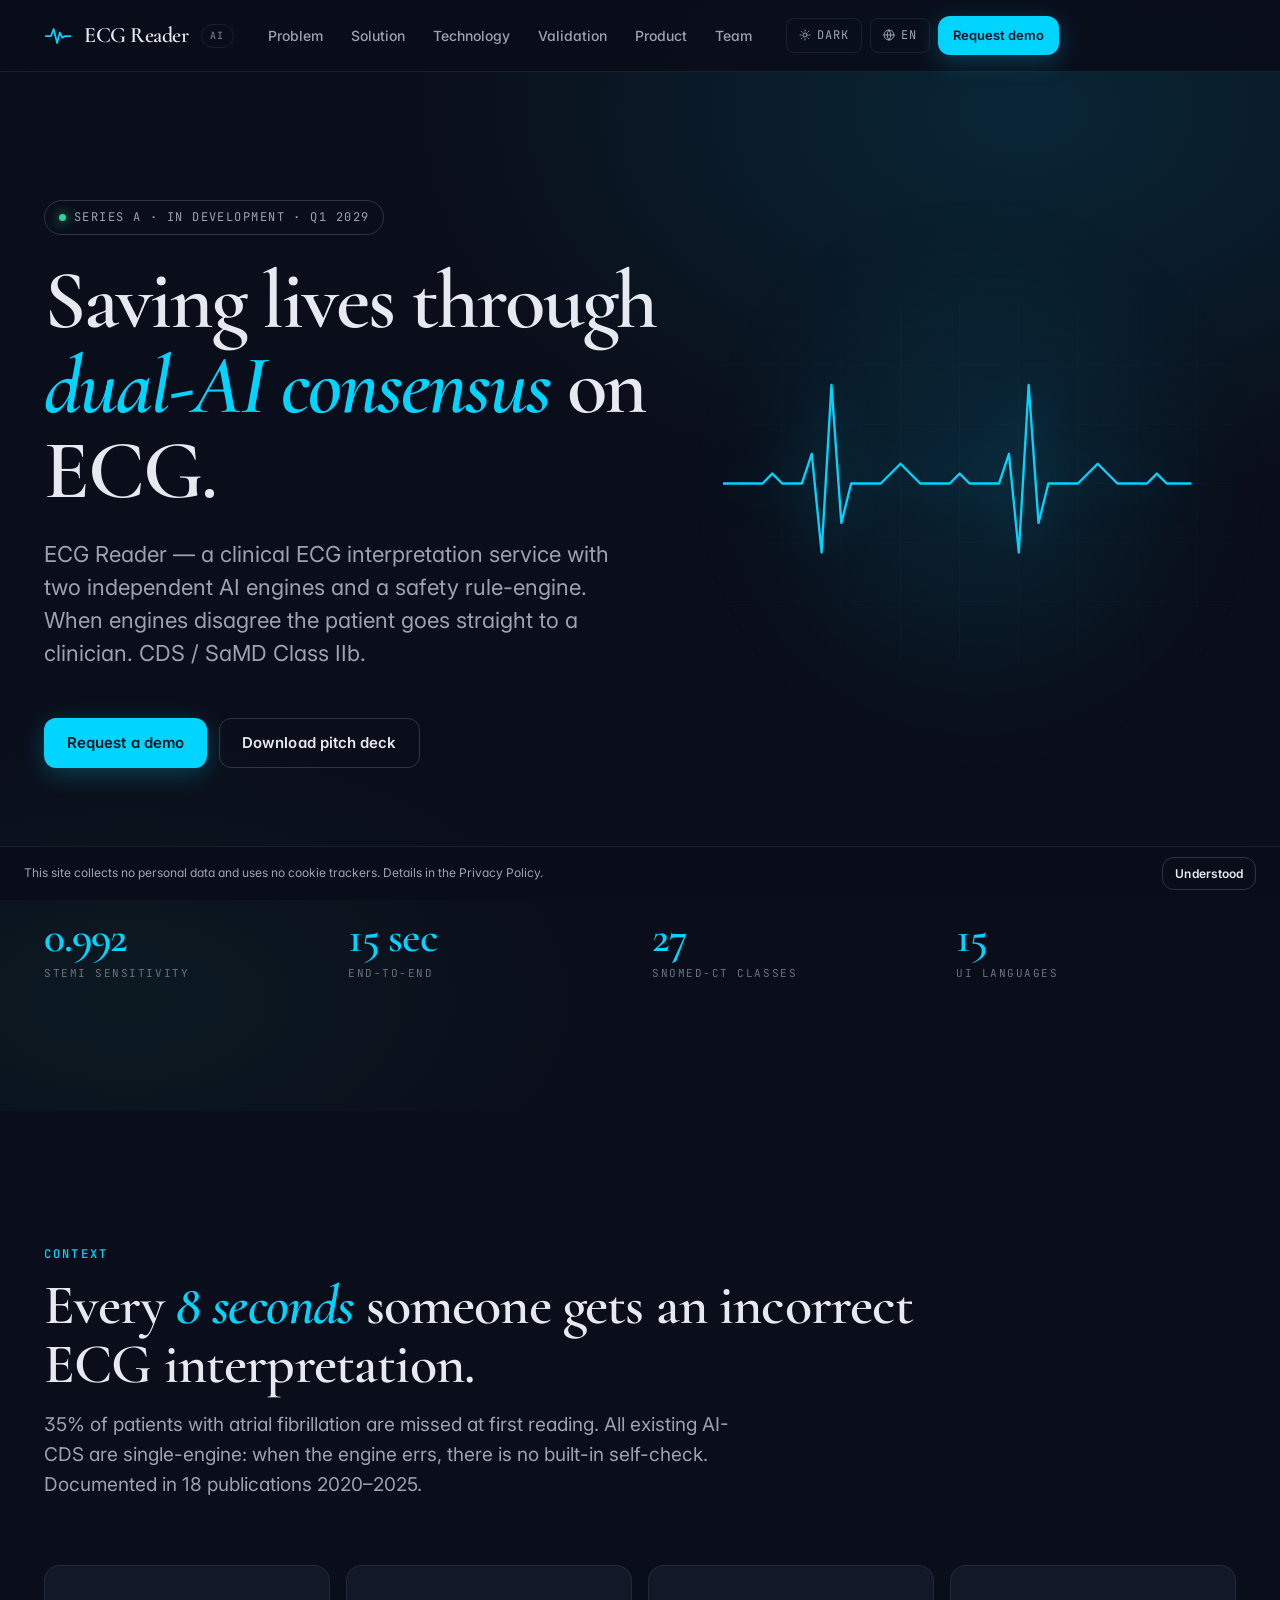
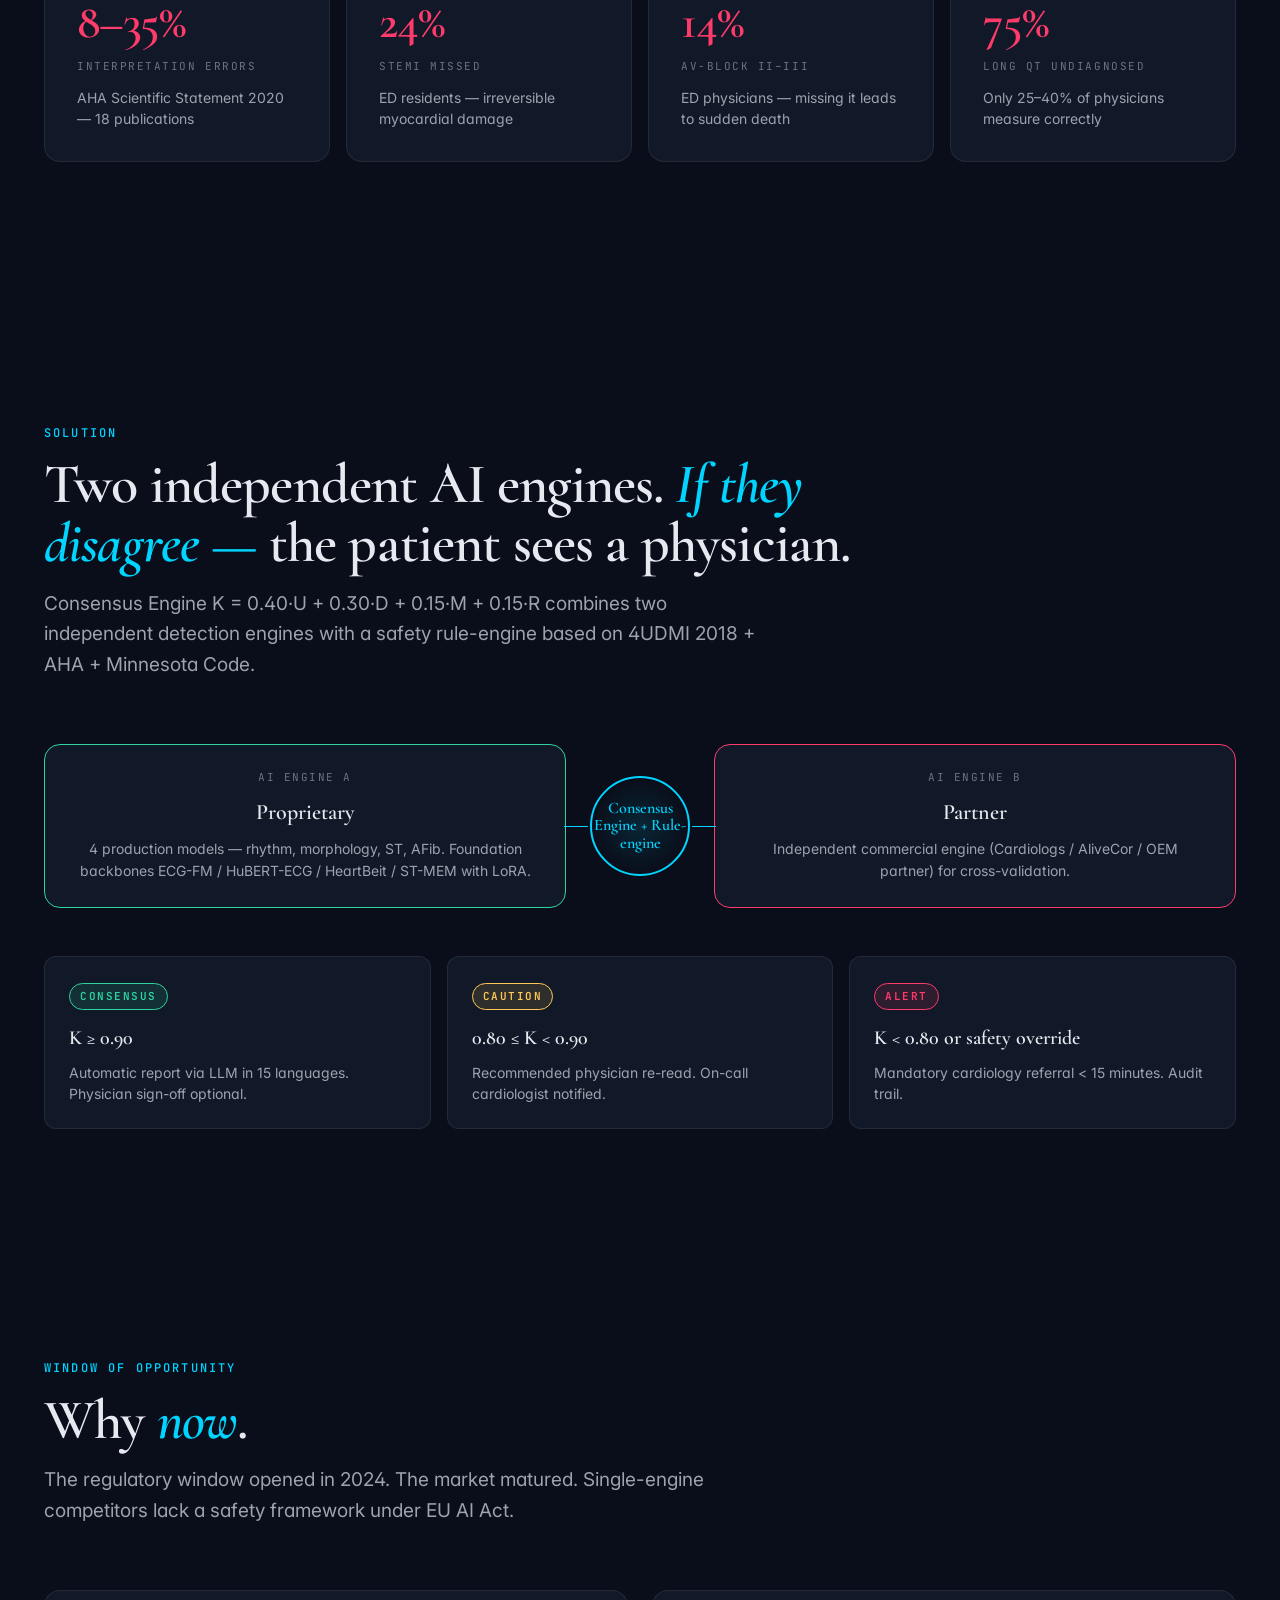
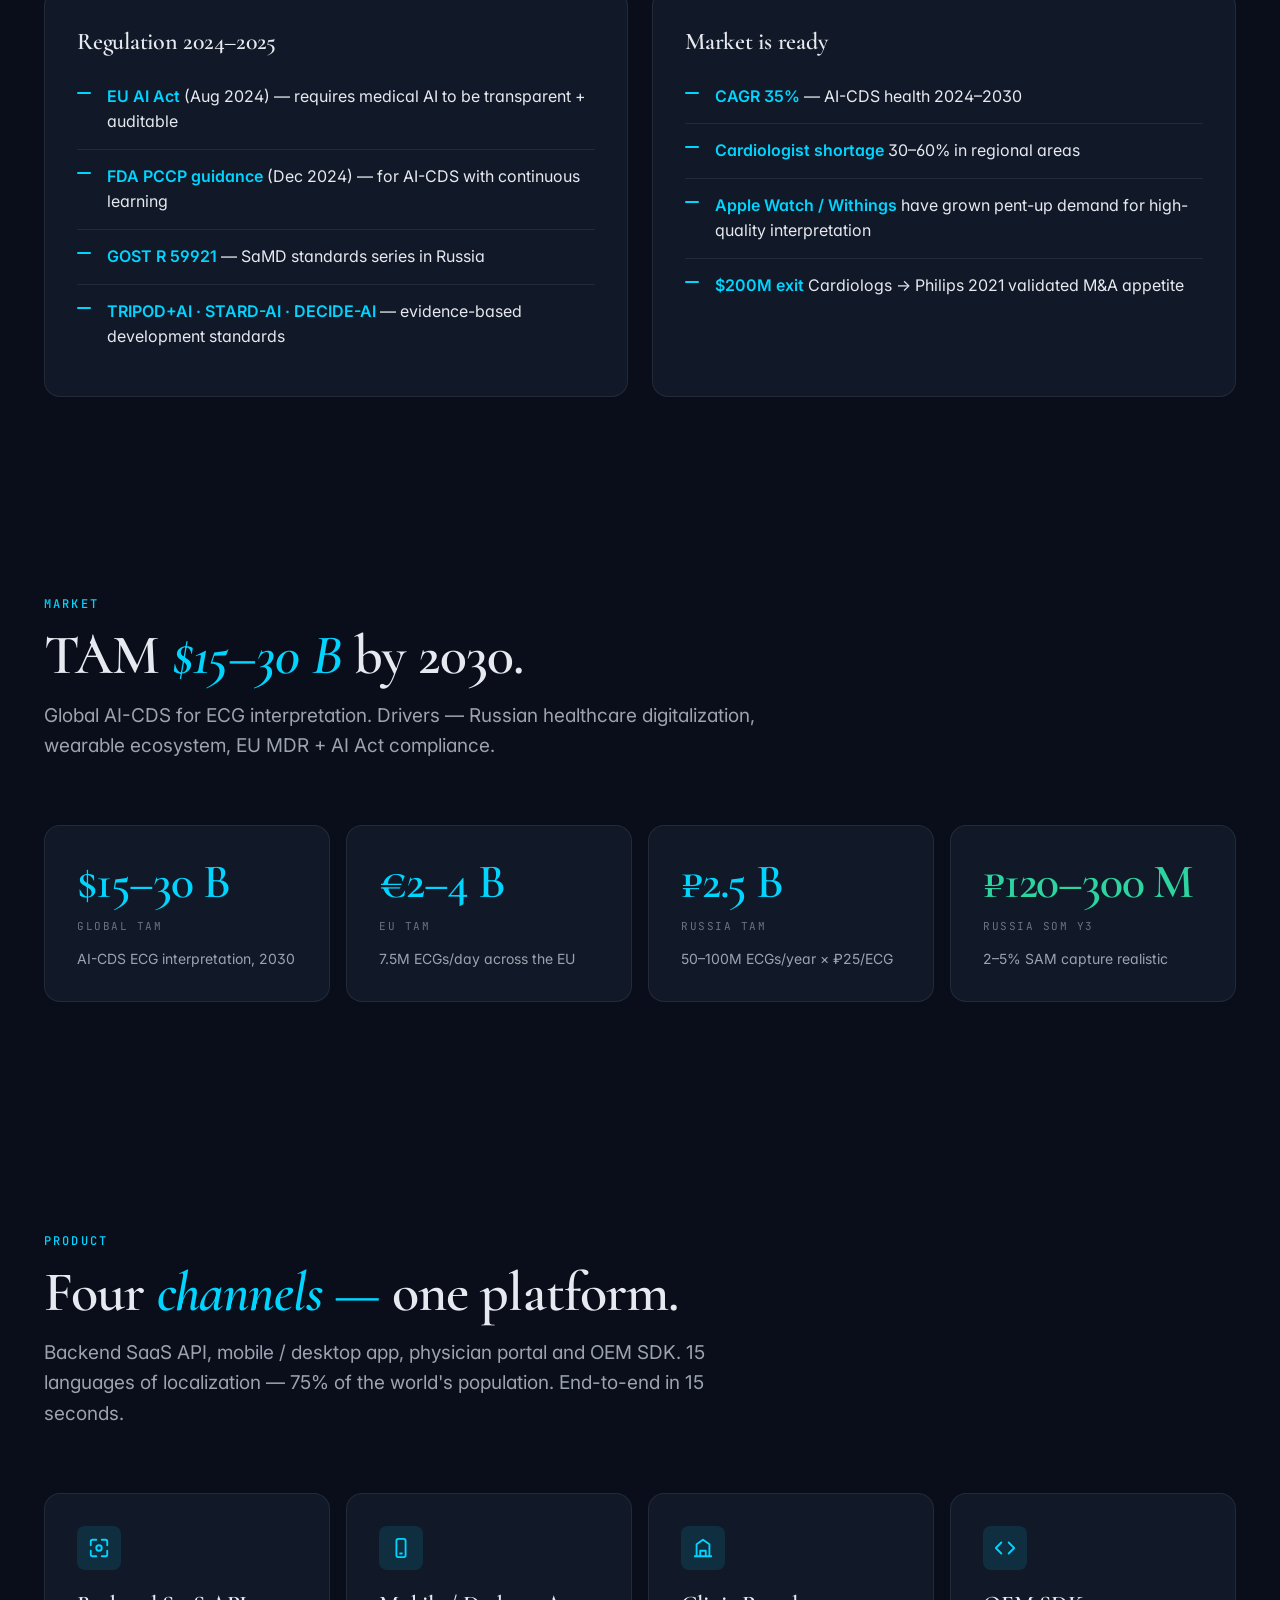
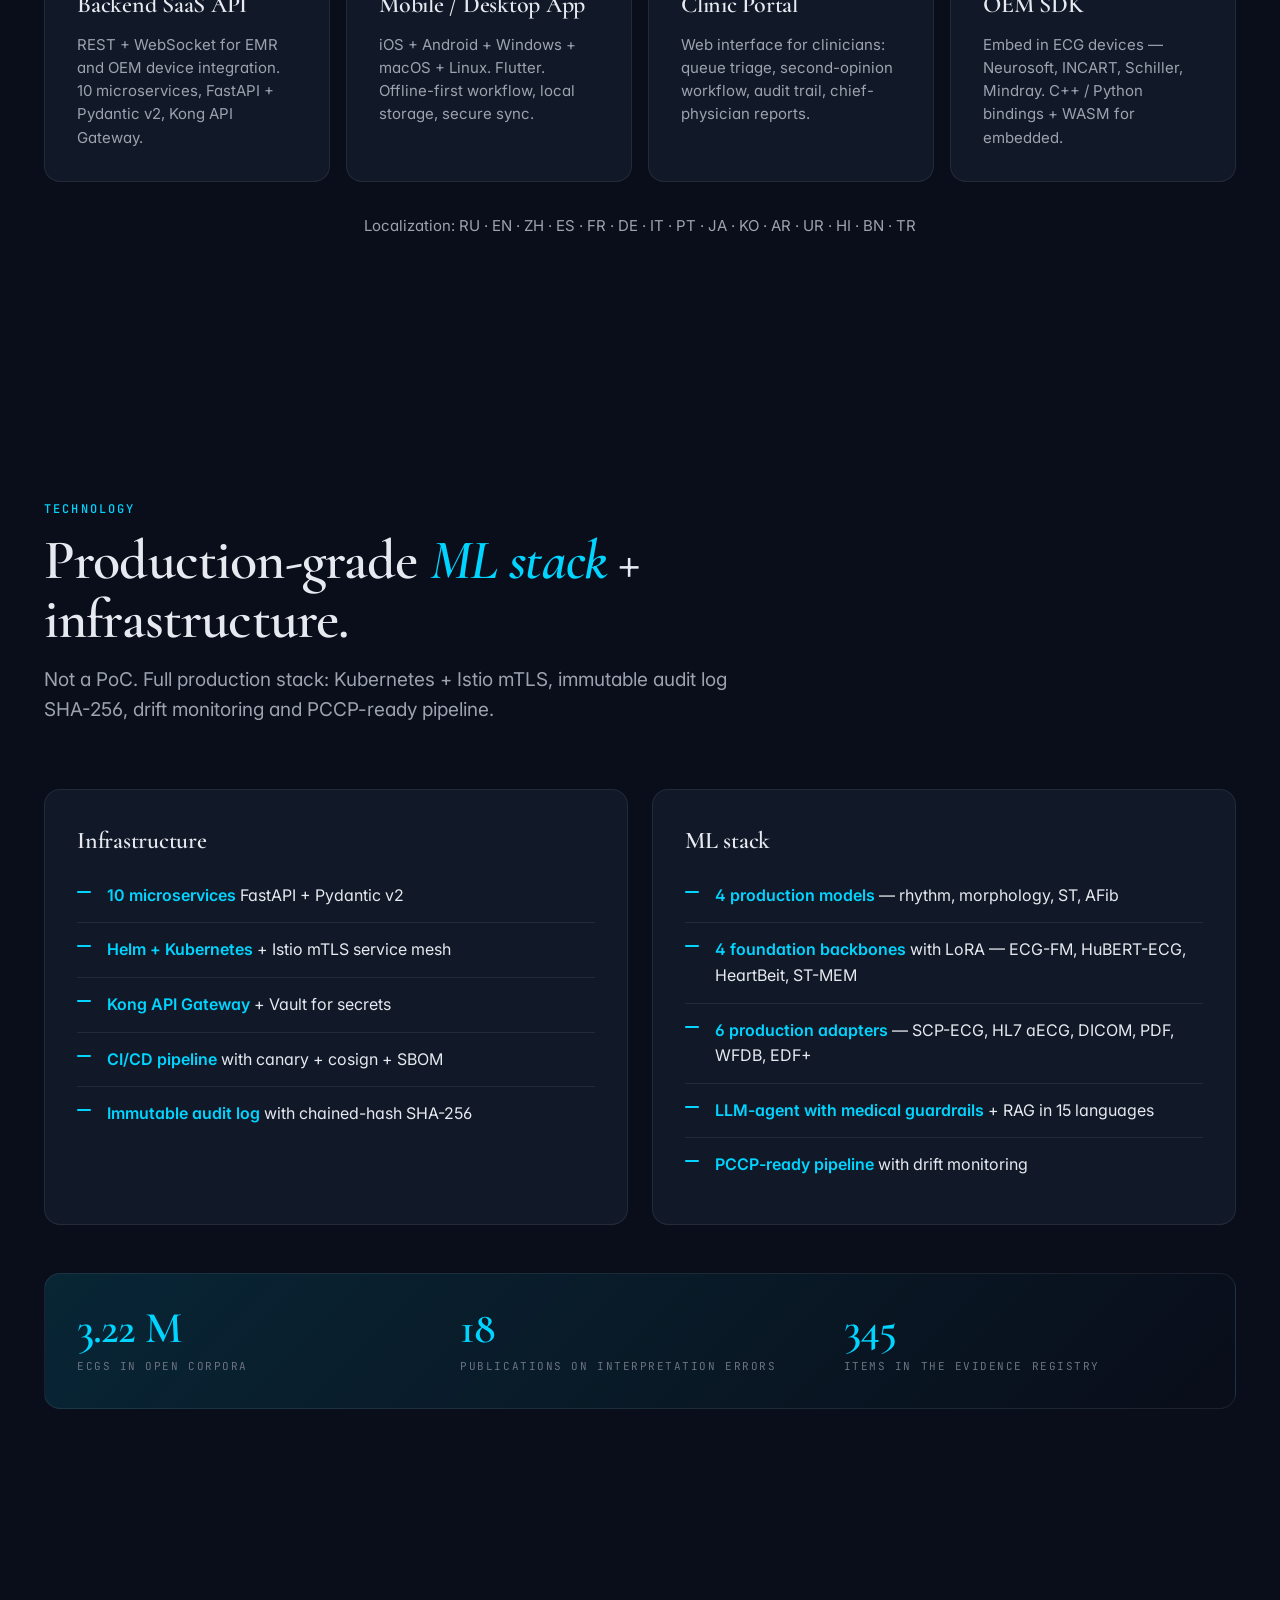
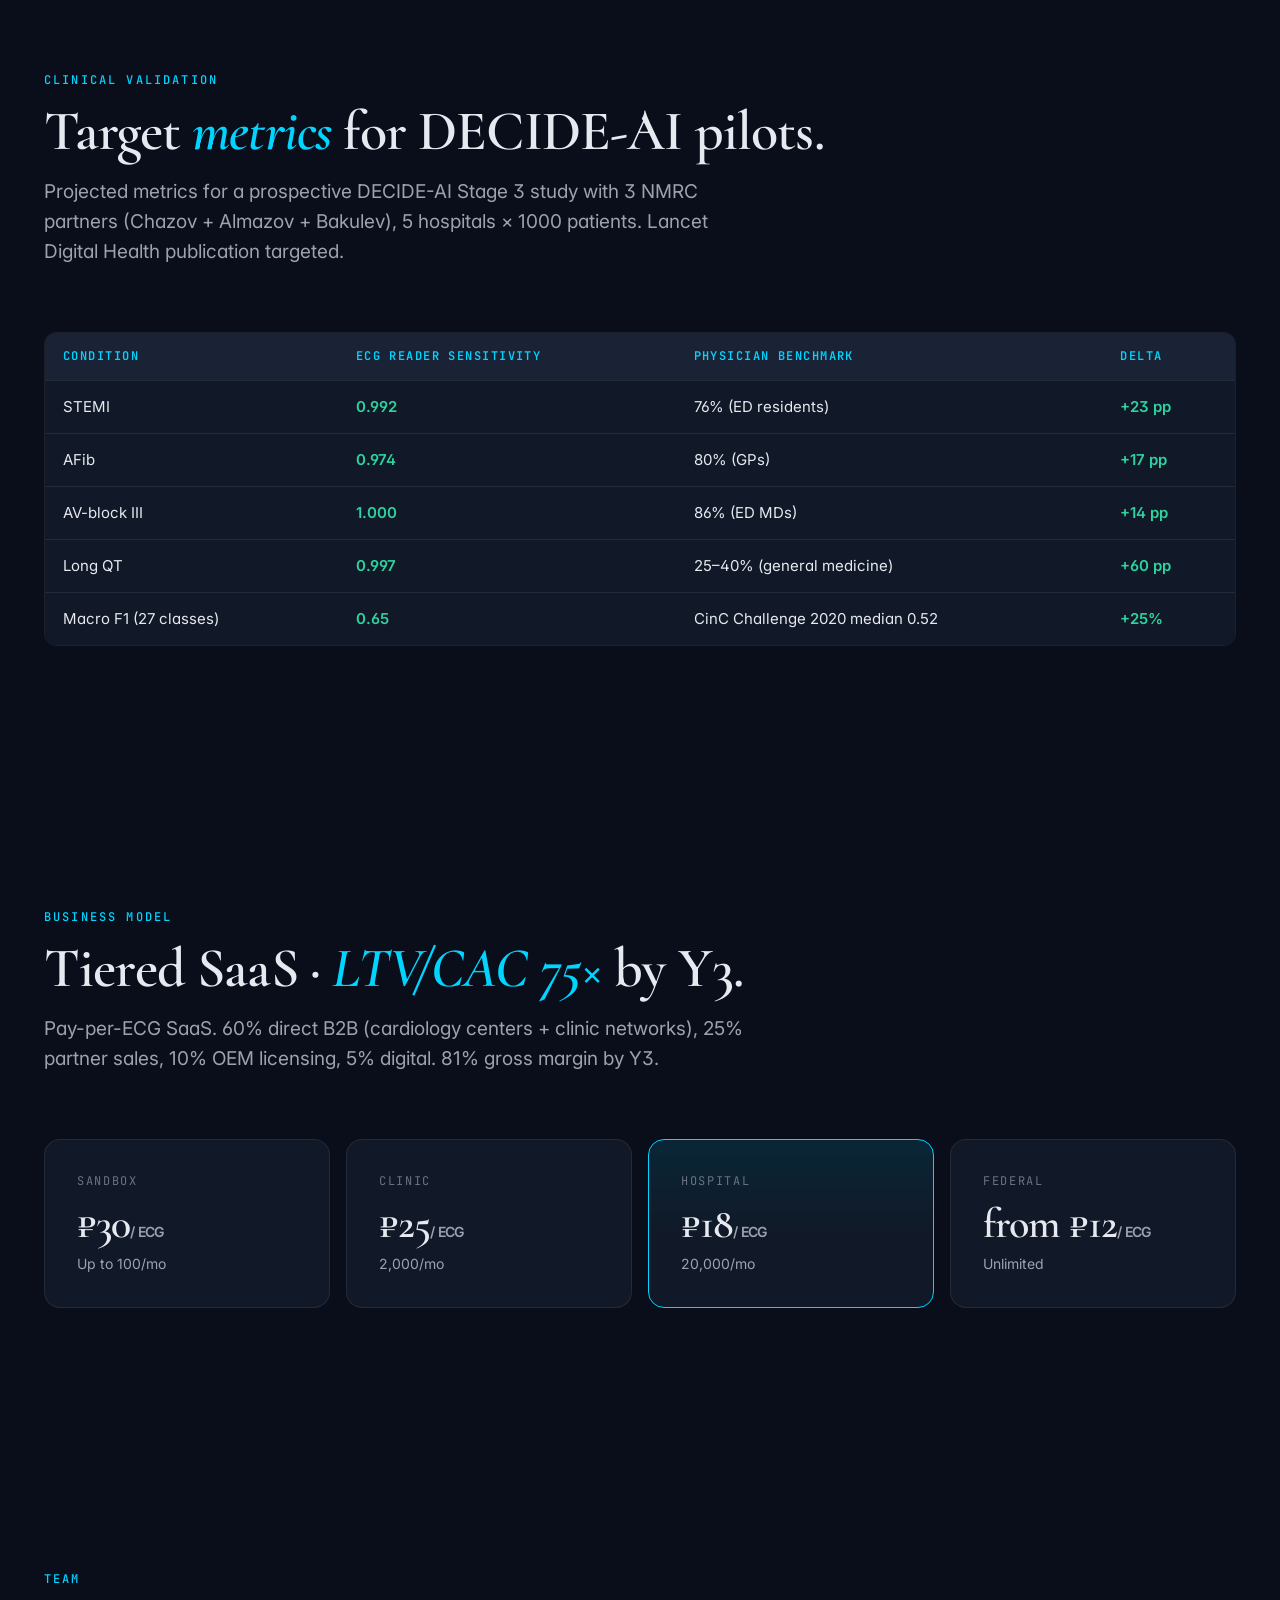
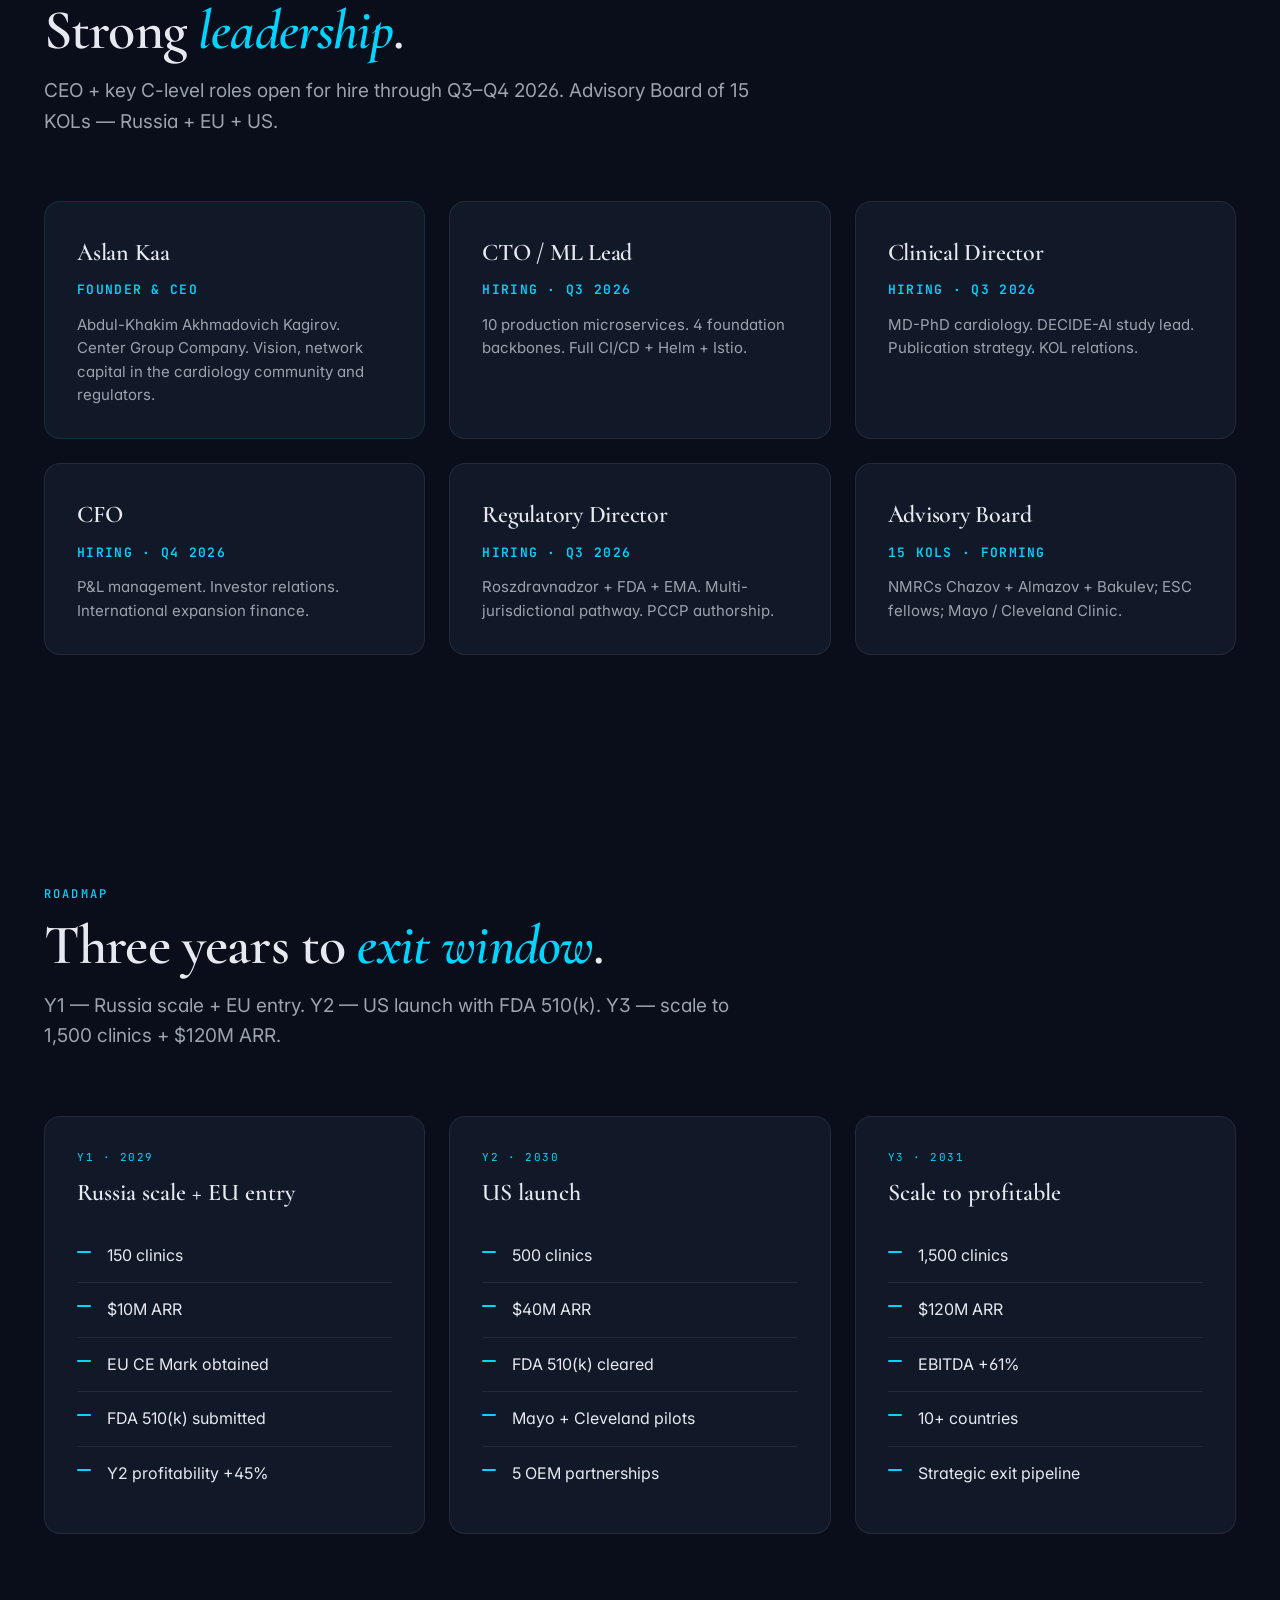
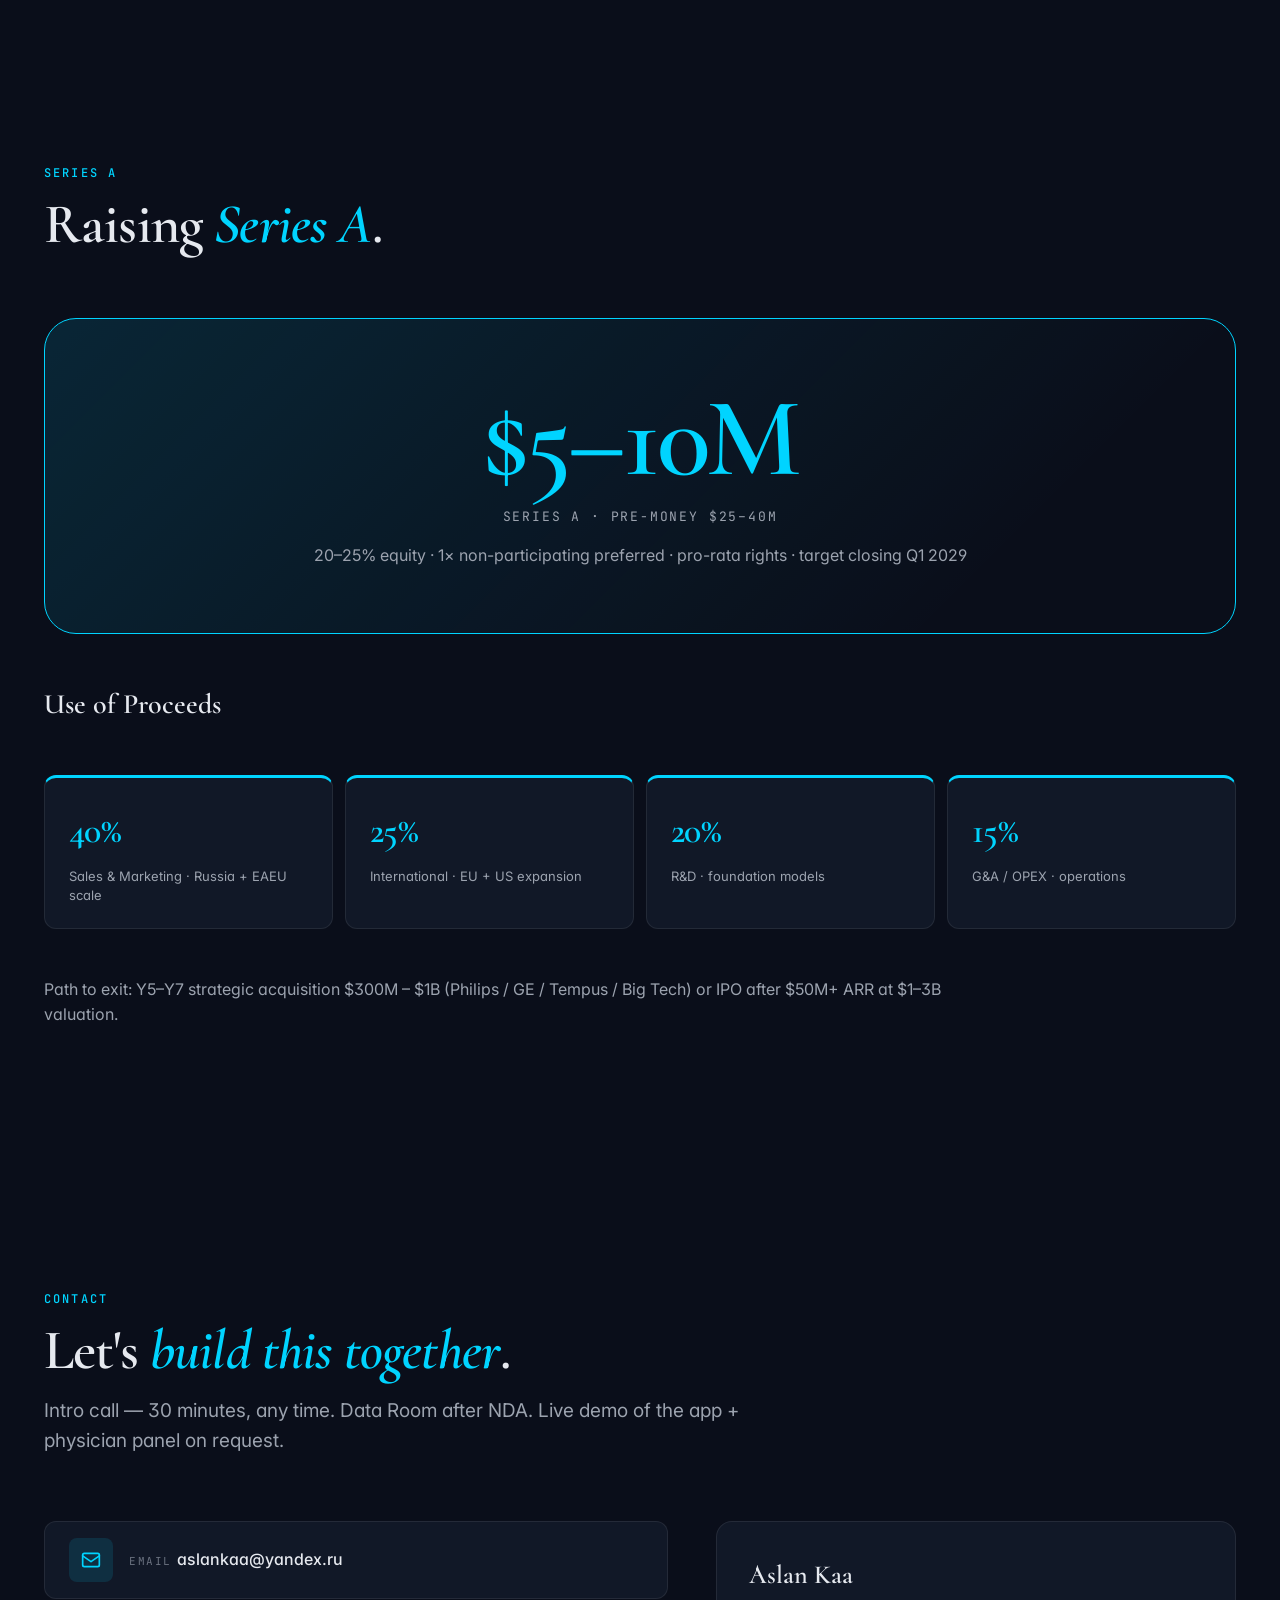
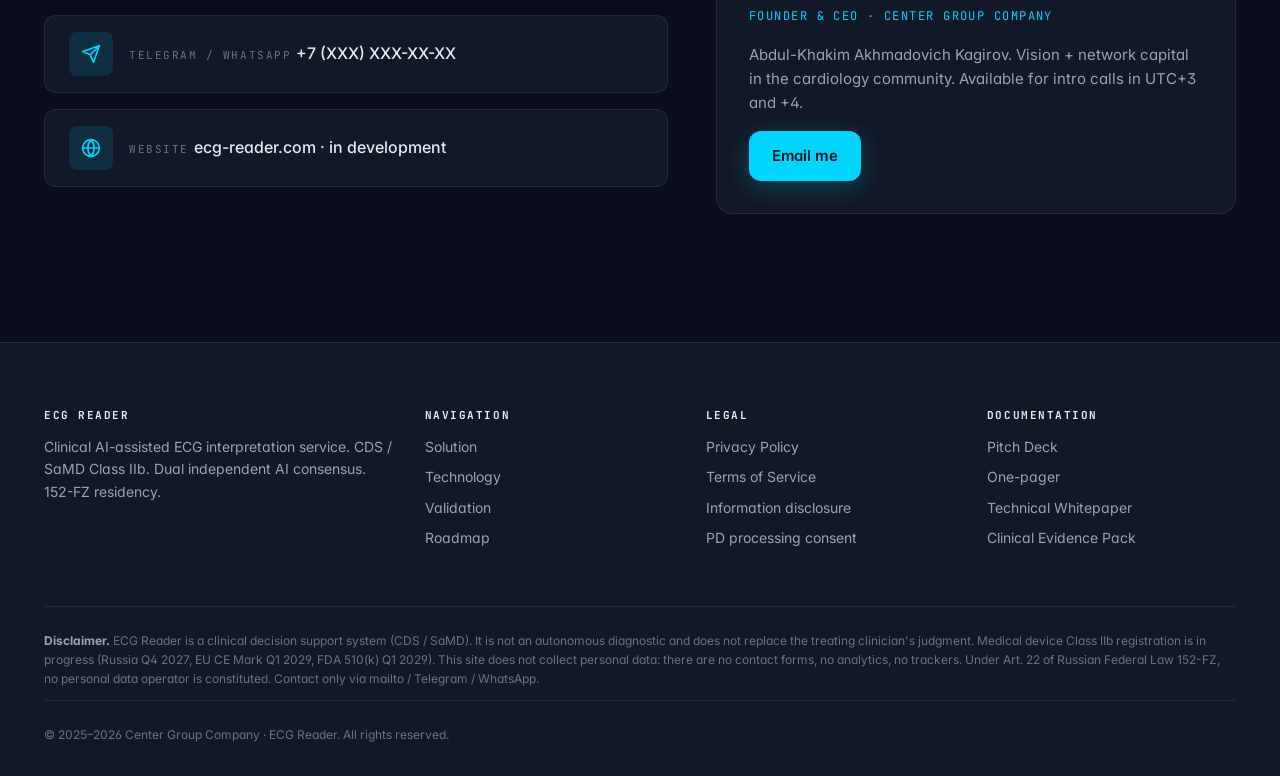
==== index.html @ 04d5afde "ECG Reader — premium landing (RU/EN/ZH/AR, 3 themes, 152-FZ)" ====
<!DOCTYPE html>
<html lang="ru" dir="ltr" data-theme="dark">
<head>
  <meta charset="UTF-8" />
  <meta name="viewport" content="width=device-width, initial-scale=1, viewport-fit=cover" />
  <meta name="theme-color" content="#0a0e1a" />
  <meta name="format-detection" content="telephone=no" />
  <title>ECG Reader — Dual-AI consensus для интерпретации ЭКГ</title>
  <meta name="description" content="Клинический сервис AI-ассистированной интерпретации ЭКГ. Двойной независимый AI-консенсус. Rule-engine безопасности. CDS / SaMD Class 2б. 152-ФЗ резидентность." />
  <link rel="canonical" href="https://ecg-reader.com/" />
  <meta name="robots" content="index, follow" />
  <meta name="author" content="ECG Reader / Center Group Company" />

  <!-- Open Graph -->
  <meta property="og:site_name" content="ECG Reader" />
  <meta property="og:title" content="ECG Reader — Dual-AI consensus" />
  <meta property="og:description" content="Каждые 8 секунд кто-то получает неправильное заключение ЭКГ. Мы делаем так, чтобы такое больше никогда не случилось." />
  <meta property="og:type" content="website" />
  <meta property="og:url" content="https://ecg-reader.com/" />
  <meta property="og:image" content="https://ecg-reader.com/og-image.png" />
  <meta property="og:image:secure_url" content="https://ecg-reader.com/og-image.png" />
  <meta property="og:image:type" content="image/png" />
  <meta property="og:image:width" content="1200" />
  <meta property="og:image:height" content="630" />
  <meta property="og:image:alt" content="ECG Reader — двойной AI-консенсус для интерпретации ЭКГ" />
  <meta property="og:locale" content="ru_RU" />
  <meta property="og:locale:alternate" content="en_US" />
  <meta property="og:locale:alternate" content="zh_CN" />
  <meta property="og:locale:alternate" content="ar_AR" />

  <!-- Twitter -->
  <meta name="twitter:card" content="summary_large_image" />
  <meta name="twitter:title" content="ECG Reader — Dual-AI consensus для интерпретации ЭКГ" />
  <meta name="twitter:description" content="Два независимых ИИ + rule-engine безопасности. CDS / SaMD Class 2б. 152-ФЗ резидентность." />
  <meta name="twitter:image" content="https://ecg-reader.com/og-image.png" />
  <meta name="twitter:image:alt" content="ECG Reader" />

  <link rel="icon" type="image/svg+xml" href="svg/favicon.svg" />
  <link rel="apple-touch-icon" href="svg/favicon.svg" />

  <!-- Fonts -->
  <link rel="preconnect" href="https://fonts.googleapis.com" />
  <link rel="preconnect" href="https://fonts.gstatic.com" crossorigin />
  <link href="https://fonts.googleapis.com/css2?family=Cormorant+Garamond:ital,wght@0,500;0,600;0,700;1,500;1,600&family=Inter:wght@400;500;600;700&family=JetBrains+Mono:wght@400;500;600&family=Cairo:wght@500;600;700&display=swap" rel="stylesheet" />

  <link rel="stylesheet" href="assets/styles.css" />
</head>
<body>

  <!-- ================== NAV ================== -->
  <header class="nav" role="banner">
    <div class="nav-inner">
      <a href="#top" class="nav-brand" aria-label="ECG Reader">
        <svg class="mark" viewBox="0 0 32 32" fill="none" stroke="currentColor" stroke-width="2" stroke-linecap="round" stroke-linejoin="round" aria-hidden="true">
          <path d="M2 16 L8 16 L11 8 L15 24 L18 12 L21 18 L24 16 L30 16" />
        </svg>
        <span>ECG Reader</span>
        <span class="tag">AI</span>
      </a>

      <nav aria-label="Primary">
        <ul class="nav-links">
          <li><a href="#problem"    data-i18n="nav.problem">Проблема</a></li>
          <li><a href="#solution"   data-i18n="nav.solution">Решение</a></li>
          <li><a href="#technology" data-i18n="nav.tech">Технология</a></li>
          <li><a href="#validation" data-i18n="nav.validation">Валидация</a></li>
          <li><a href="#product"    data-i18n="nav.product">Продукт</a></li>
          <li><a href="#team"       data-i18n="nav.team">Команда</a></li>
        </ul>
      </nav>

      <div class="nav-tools">
        <div class="menu" id="theme-menu">
          <button class="menu-trigger" aria-haspopup="menu" aria-label="Theme">
            <svg viewBox="0 0 24 24" fill="none" stroke="currentColor" stroke-width="2" stroke-linecap="round" stroke-linejoin="round" aria-hidden="true">
              <circle cx="12" cy="12" r="4"/><path d="M12 2v2M12 20v2M4.93 4.93l1.41 1.41M17.66 17.66l1.41 1.41M2 12h2M20 12h2M6.34 17.66l-1.41 1.41M19.07 4.93l-1.41 1.41"/>
            </svg>
            <span id="theme-current">Dark</span>
          </button>
          <div class="menu-list" id="theme-list" role="menu"></div>
        </div>
        <div class="menu" id="lang-menu">
          <button class="menu-trigger" aria-haspopup="menu" aria-label="Language">
            <svg viewBox="0 0 24 24" fill="none" stroke="currentColor" stroke-width="2" stroke-linecap="round" stroke-linejoin="round" aria-hidden="true">
              <circle cx="12" cy="12" r="10"/><path d="M2 12h20M12 2a15 15 0 0 1 0 20M12 2a15 15 0 0 0 0 20"/>
            </svg>
            <span id="lang-current">RU</span>
          </button>
          <div class="menu-list" id="lang-list" role="menu"></div>
        </div>
        <a href="#contact" class="btn btn-primary btn-sm" data-i18n="nav.cta">Запросить демо</a>
      </div>
    </div>
  </header>

  <main id="top">

    <!-- ================== HERO ================== -->
    <section class="hero">
      <div class="container">
        <div class="hero-grid">
          <div class="hero-text reveal">
            <span class="hero-tag"><span class="dot"></span><span data-i18n="hero.tag">Series A · разработка · Q1 2029</span></span>
            <h1 class="hero-title">
              <span data-i18n="hero.title.pre">Спасаем жизни через</span>
              <em data-i18n="hero.title.accent">двойной AI-консенсус</em>
              <span data-i18n="hero.title.post">на ЭКГ.</span>
            </h1>
            <p class="hero-lead" data-i18n="hero.lead">ECG Reader — клинический сервис интерпретации ЭКГ с двумя независимыми AI-движками и rule-engine безопасности. Если движки расходятся — пациент сразу попадает к врачу. CDS / SaMD Class 2б.</p>
            <div class="hero-cta">
              <a href="#contact"  class="btn btn-primary" data-i18n="hero.cta.primary">Запросить демо</a>
              <a href="docs/ECG-Reader_Pitch_Deck.html" class="btn btn-ghost" target="_blank" rel="noopener" data-i18n="hero.cta.secondary">Скачать pitch deck</a>
            </div>
          </div>

          <div class="hero-visual reveal delay-1" aria-hidden="true">
            <div class="hero-visual-bg"></div>
            <svg class="ecg-wave" viewBox="0 0 520 360" fill="none">
              <defs>
                <linearGradient id="ecgGrad" x1="0%" y1="0%" x2="100%" y2="0%">
                  <stop offset="0%"   stop-color="currentColor" stop-opacity="0.2"/>
                  <stop offset="40%"  stop-color="currentColor" stop-opacity="1"/>
                  <stop offset="60%"  stop-color="currentColor" stop-opacity="1"/>
                  <stop offset="100%" stop-color="currentColor" stop-opacity="0.2"/>
                </linearGradient>
              </defs>
              <!-- grid bg -->
              <g stroke="currentColor" stroke-opacity="0.05" stroke-width="0.5">
                <path d="M0 60 H520 M0 120 H520 M0 180 H520 M0 240 H520 M0 300 H520"/>
                <path d="M60 0 V360 M120 0 V360 M180 0 V360 M240 0 V360 M300 0 V360 M360 0 V360 M420 0 V360 M480 0 V360"/>
              </g>
              <!-- ECG trace · two PQRST complexes -->
              <path class="trace" d="
                M 0 180
                L 40 180
                L 50 170 L 60 180
                L 80 180
                L 90 150 L 100 250 L 110 80 L 120 220 L 130 180
                L 160 180
                L 180 160 L 200 180
                L 230 180
                L 240 170 L 250 180
                L 280 180
                L 290 150 L 300 250 L 310 80 L 320 220 L 330 180
                L 360 180
                L 380 160 L 400 180
                L 430 180
                L 440 170 L 450 180
                L 520 180
              " stroke="url(#ecgGrad)"/>
            </svg>
          </div>
        </div>

        <div class="hero-stats">
          <div class="hero-stat reveal">
            <div class="val"><em data-i18n="hero.stat1.val">0,992</em></div>
            <div class="lbl" data-i18n="hero.stat1.lbl">Sensitivity STEMI</div>
          </div>
          <div class="hero-stat reveal delay-1">
            <div class="val"><em data-i18n="hero.stat2.val">15 сек</em></div>
            <div class="lbl" data-i18n="hero.stat2.lbl">End-to-end</div>
          </div>
          <div class="hero-stat reveal delay-2">
            <div class="val"><em data-i18n="hero.stat3.val">27</em></div>
            <div class="lbl" data-i18n="hero.stat3.lbl">Классов SNOMED-CT</div>
          </div>
          <div class="hero-stat reveal delay-3">
            <div class="val"><em data-i18n="hero.stat4.val">15</em></div>
            <div class="lbl" data-i18n="hero.stat4.lbl">Языков UI</div>
          </div>
        </div>
      </div>
    </section>

    <!-- ================== PROBLEM ================== -->
    <section class="section" id="problem">
      <div class="container">
        <div class="section-head reveal">
          <span class="section-eyebrow" data-i18n="prob.eyebrow">Контекст</span>
          <h2 class="section-title">
            <span data-i18n="prob.title.pre">Каждые </span><em data-i18n="prob.title.em">8 секунд </em><span data-i18n="prob.title.post">кто-то получает неверное заключение ЭКГ.</span>
          </h2>
          <p class="section-lead" data-i18n="prob.lead">У 35% пациентов с фибрилляцией предсердий диагноз пропускают.</p>
        </div>

        <div class="grid-4">
          <div class="stat-card red reveal">
            <div class="stat-val" data-i18n="prob.c1.v">8–35%</div>
            <div class="stat-label" data-i18n="prob.c1.l">Ошибок интерпретации</div>
            <div class="stat-note" data-i18n="prob.c1.n">AHA Scientific Statement 2020 — 18 публикаций</div>
          </div>
          <div class="stat-card red reveal delay-1">
            <div class="stat-val" data-i18n="prob.c2.v">24%</div>
            <div class="stat-label" data-i18n="prob.c2.l">STEMI пропускают</div>
            <div class="stat-note" data-i18n="prob.c2.n">ED-резиденты — необратимый ущерб миокарду</div>
          </div>
          <div class="stat-card red reveal delay-2">
            <div class="stat-val" data-i18n="prob.c3.v">14%</div>
            <div class="stat-label" data-i18n="prob.c3.l">AV-блок II–III</div>
            <div class="stat-note" data-i18n="prob.c3.n">ED-врачи — пропуск ведёт к внезапной смерти</div>
          </div>
          <div class="stat-card red reveal delay-3">
            <div class="stat-val" data-i18n="prob.c4.v">75%</div>
            <div class="stat-label" data-i18n="prob.c4.l">Long QT не диагностируют</div>
            <div class="stat-note" data-i18n="prob.c4.n">Правильно измеряют только 25–40% врачей</div>
          </div>
        </div>
      </div>
    </section>

    <!-- ================== SOLUTION ================== -->
    <section class="section" id="solution">
      <div class="container">
        <div class="section-head reveal">
          <span class="section-eyebrow" data-i18n="sol.eyebrow">Решение</span>
          <h2 class="section-title">
            <span data-i18n="sol.title.pre">Два независимых AI.</span> <em data-i18n="sol.title.em">Если они не согласны — </em><span data-i18n="sol.title.post">пациента сразу отправляют к врачу.</span>
          </h2>
          <p class="section-lead" data-i18n="sol.lead"></p>
        </div>

        <div class="flow reveal">
          <div class="flow-engine engine-a">
            <div class="label" data-i18n="sol.engineA.lbl">AI Engine A</div>
            <div class="name" data-i18n="sol.engineA.name">Собственный</div>
            <div class="desc" data-i18n="sol.engineA.desc"></div>
          </div>
          <div class="flow-mid">
            <div class="consensus" data-i18n="sol.mid">Consensus Engine + Rule-engine</div>
          </div>
          <div class="flow-engine engine-b">
            <div class="label" data-i18n="sol.engineB.lbl">AI Engine B</div>
            <div class="name" data-i18n="sol.engineB.name">Партнёрский</div>
            <div class="desc" data-i18n="sol.engineB.desc"></div>
          </div>
        </div>

        <div class="verdicts">
          <div class="verdict reveal">
            <span class="verdict-badge consensus" data-i18n="sol.v1.b">Consensus</span>
            <h4 data-i18n="sol.v1.k">K ≥ 0,90</h4>
            <p data-i18n="sol.v1.d"></p>
          </div>
          <div class="verdict reveal delay-1">
            <span class="verdict-badge caution" data-i18n="sol.v2.b">Caution</span>
            <h4 data-i18n="sol.v2.k">0,80 ≤ K < 0,90</h4>
            <p data-i18n="sol.v2.d"></p>
          </div>
          <div class="verdict reveal delay-2">
            <span class="verdict-badge alert" data-i18n="sol.v3.b">Alert</span>
            <h4 data-i18n="sol.v3.k">K < 0,80 или safety-override</h4>
            <p data-i18n="sol.v3.d"></p>
          </div>
        </div>
      </div>
    </section>

    <!-- ================== WHY NOW ================== -->
    <section class="section compact" id="why-now">
      <div class="container">
        <div class="section-head reveal">
          <span class="section-eyebrow" data-i18n="why.eyebrow">Окно возможностей</span>
          <h2 class="section-title">
            <span data-i18n="why.title.pre">Почему </span><em data-i18n="why.title.em">именно сейчас</em><span data-i18n="why.title.post">.</span>
          </h2>
          <p class="section-lead" data-i18n="why.lead"></p>
        </div>
        <div class="grid-2">
          <div class="card reveal">
            <h3 data-i18n="why.col1.t">Регуляторика 2024–2025</h3>
            <ul class="feature-list">
              <li data-i18n="why.col1.l1"></li>
              <li data-i18n="why.col1.l2"></li>
              <li data-i18n="why.col1.l3"></li>
              <li data-i18n="why.col1.l4"></li>
            </ul>
          </div>
          <div class="card reveal delay-1">
            <h3 data-i18n="why.col2.t">Рынок созрел</h3>
            <ul class="feature-list">
              <li data-i18n="why.col2.l1"></li>
              <li data-i18n="why.col2.l2"></li>
              <li data-i18n="why.col2.l3"></li>
              <li data-i18n="why.col2.l4"></li>
            </ul>
          </div>
        </div>
      </div>
    </section>

    <!-- ================== MARKET ================== -->
    <section class="section compact" id="market">
      <div class="container">
        <div class="section-head reveal">
          <span class="section-eyebrow" data-i18n="mkt.eyebrow">Рынок</span>
          <h2 class="section-title">
            <span data-i18n="mkt.title.pre">TAM </span><em data-i18n="mkt.title.em">$15–30 млрд </em><span data-i18n="mkt.title.post">к 2030.</span>
          </h2>
          <p class="section-lead" data-i18n="mkt.lead"></p>
        </div>
        <div class="grid-4">
          <div class="stat-card reveal">
            <div class="stat-val" data-i18n="mkt.c1.v">$15–30 млрд</div>
            <div class="stat-label" data-i18n="mkt.c1.l">TAM Global</div>
            <div class="stat-note" data-i18n="mkt.c1.n"></div>
          </div>
          <div class="stat-card reveal delay-1">
            <div class="stat-val" data-i18n="mkt.c2.v">€2–4 млрд</div>
            <div class="stat-label" data-i18n="mkt.c2.l">TAM EU</div>
            <div class="stat-note" data-i18n="mkt.c2.n"></div>
          </div>
          <div class="stat-card reveal delay-2">
            <div class="stat-val" data-i18n="mkt.c3.v">₽2,5 млрд</div>
            <div class="stat-label" data-i18n="mkt.c3.l">TAM РФ</div>
            <div class="stat-note" data-i18n="mkt.c3.n"></div>
          </div>
          <div class="stat-card green reveal delay-3">
            <div class="stat-val" data-i18n="mkt.c4.v">₽120–300 М</div>
            <div class="stat-label" data-i18n="mkt.c4.l">SOM РФ Y3</div>
            <div class="stat-note" data-i18n="mkt.c4.n"></div>
          </div>
        </div>
      </div>
    </section>

    <!-- ================== PRODUCT ================== -->
    <section class="section" id="product">
      <div class="container">
        <div class="section-head reveal">
          <span class="section-eyebrow" data-i18n="prod.eyebrow">Продукт</span>
          <h2 class="section-title">
            <span data-i18n="prod.title.pre">Четыре </span><em data-i18n="prod.title.em">канала </em><span data-i18n="prod.title.post">одна платформа.</span>
          </h2>
          <p class="section-lead" data-i18n="prod.lead"></p>
        </div>

        <div class="grid-4">
          <div class="card reveal">
            <div class="card-icon">
              <svg viewBox="0 0 24 24" fill="none" stroke="currentColor" stroke-width="2" stroke-linecap="round" stroke-linejoin="round"><path d="M9 3H5a2 2 0 0 0-2 2v4M21 9V5a2 2 0 0 0-2-2h-4M3 15v4a2 2 0 0 0 2 2h4M15 21h4a2 2 0 0 0 2-2v-4"/><circle cx="12" cy="12" r="3"/></svg>
            </div>
            <h3 data-i18n="prod.p1.h">Backend SaaS API</h3>
            <p data-i18n="prod.p1.d"></p>
          </div>
          <div class="card reveal delay-1">
            <div class="card-icon">
              <svg viewBox="0 0 24 24" fill="none" stroke="currentColor" stroke-width="2" stroke-linecap="round" stroke-linejoin="round"><rect x="7" y="2" width="10" height="20" rx="2"/><path d="M11 18h2"/></svg>
            </div>
            <h3 data-i18n="prod.p2.h">Mobile / Desktop App</h3>
            <p data-i18n="prod.p2.d"></p>
          </div>
          <div class="card reveal delay-2">
            <div class="card-icon">
              <svg viewBox="0 0 24 24" fill="none" stroke="currentColor" stroke-width="2" stroke-linecap="round" stroke-linejoin="round"><path d="M3 21h18M5 21V8l7-5 7 5v13M9 21v-6h6v6"/></svg>
            </div>
            <h3 data-i18n="prod.p3.h">Clinic Portal</h3>
            <p data-i18n="prod.p3.d"></p>
          </div>
          <div class="card reveal delay-3">
            <div class="card-icon">
              <svg viewBox="0 0 24 24" fill="none" stroke="currentColor" stroke-width="2" stroke-linecap="round" stroke-linejoin="round"><path d="M16 18l6-6-6-6M8 6l-6 6 6 6"/></svg>
            </div>
            <h3 data-i18n="prod.p4.h">OEM SDK</h3>
            <p data-i18n="prod.p4.d"></p>
          </div>
        </div>

        <p class="reveal" style="margin-top: var(--sp-6); text-align: center; color: var(--text-dim); font-size: 15px;" data-i18n="prod.langs"></p>
      </div>
    </section>

    <!-- ================== TECHNOLOGY ================== -->
    <section class="section" id="technology">
      <div class="container">
        <div class="section-head reveal">
          <span class="section-eyebrow" data-i18n="tech.eyebrow">Технология</span>
          <h2 class="section-title">
            <span data-i18n="tech.title.pre">Production-grade </span><em data-i18n="tech.title.em">ML stack </em><span data-i18n="tech.title.post">+ инфраструктура.</span>
          </h2>
          <p class="section-lead" data-i18n="tech.lead"></p>
        </div>

        <div class="grid-2">
          <div class="card reveal">
            <h3 data-i18n="tech.col1.t">Инфраструктура</h3>
            <ul class="feature-list">
              <li data-i18n="tech.col1.l1"></li>
              <li data-i18n="tech.col1.l2"></li>
              <li data-i18n="tech.col1.l3"></li>
              <li data-i18n="tech.col1.l4"></li>
              <li data-i18n="tech.col1.l5"></li>
            </ul>
          </div>
          <div class="card reveal delay-1">
            <h3 data-i18n="tech.col2.t">ML stack</h3>
            <ul class="feature-list">
              <li data-i18n="tech.col2.l1"></li>
              <li data-i18n="tech.col2.l2"></li>
              <li data-i18n="tech.col2.l3"></li>
              <li data-i18n="tech.col2.l4"></li>
              <li data-i18n="tech.col2.l5"></li>
            </ul>
          </div>
        </div>

        <div class="evidence-row reveal">
          <div class="ev">
            <div class="val" data-i18n="tech.ev1.v">3,22 М</div>
            <div class="lbl" data-i18n="tech.ev1.l">ЭКГ открытых корпусов</div>
          </div>
          <div class="ev">
            <div class="val" data-i18n="tech.ev2.v">18</div>
            <div class="lbl" data-i18n="tech.ev2.l">Публикаций об ошибках</div>
          </div>
          <div class="ev">
            <div class="val" data-i18n="tech.ev3.v">345</div>
            <div class="lbl" data-i18n="tech.ev3.l">Единиц материалов</div>
          </div>
        </div>
      </div>
    </section>

    <!-- ================== VALIDATION ================== -->
    <section class="section" id="validation">
      <div class="container">
        <div class="section-head reveal">
          <span class="section-eyebrow" data-i18n="val.eyebrow">Клиническая валидация</span>
          <h2 class="section-title">
            <span data-i18n="val.title.pre">Целевые </span><em data-i18n="val.title.em">метрики </em><span data-i18n="val.title.post">пилотов DECIDE-AI.</span>
          </h2>
          <p class="section-lead" data-i18n="val.lead"></p>
        </div>

        <div class="table-wrap reveal">
          <table class="metric">
            <thead>
              <tr>
                <th data-i18n="val.t.nos">Нозология</th>
                <th data-i18n="val.t.ks">ECG Reader Sensitivity</th>
                <th data-i18n="val.t.bench">Бенчмарк врачей</th>
                <th data-i18n="val.t.delta">Delta</th>
              </tr>
            </thead>
            <tbody>
              <tr>
                <td data-i18n="val.r1.n">STEMI</td>
                <td class="good" data-i18n="val.r1.k">0,992</td>
                <td data-i18n="val.r1.b">76% (ED-резиденты)</td>
                <td class="good" data-i18n="val.r1.d">+23 п.п.</td>
              </tr>
              <tr>
                <td data-i18n="val.r2.n">AFib</td>
                <td class="good" data-i18n="val.r2.k">0,974</td>
                <td data-i18n="val.r2.b">80% (GP-врачи)</td>
                <td class="good" data-i18n="val.r2.d">+17 п.п.</td>
              </tr>
              <tr>
                <td data-i18n="val.r3.n">AV-блок III степени</td>
                <td class="good" data-i18n="val.r3.k">1,000</td>
                <td data-i18n="val.r3.b">86% (ED-врачи)</td>
                <td class="good" data-i18n="val.r3.d">+14 п.п.</td>
              </tr>
              <tr>
                <td data-i18n="val.r4.n">Long QT</td>
                <td class="good" data-i18n="val.r4.k">0,997</td>
                <td data-i18n="val.r4.b">25–40% (общая медицина)</td>
                <td class="good" data-i18n="val.r4.d">+60 п.п.</td>
              </tr>
              <tr>
                <td data-i18n="val.r5.n">Macro F1 (27 классов)</td>
                <td class="good" data-i18n="val.r5.k">0,65</td>
                <td data-i18n="val.r5.b">CinC Challenge 2020 median 0,52</td>
                <td class="good" data-i18n="val.r5.d">+25%</td>
              </tr>
            </tbody>
          </table>
        </div>
      </div>
    </section>

    <!-- ================== BUSINESS ================== -->
    <section class="section" id="business">
      <div class="container">
        <div class="section-head reveal">
          <span class="section-eyebrow" data-i18n="biz.eyebrow">Коммерческая модель</span>
          <h2 class="section-title">
            <span data-i18n="biz.title.pre">Tiered SaaS · </span><em data-i18n="biz.title.em">LTV/CAC 75× </em><span data-i18n="biz.title.post">к Y3.</span>
          </h2>
          <p class="section-lead" data-i18n="biz.lead"></p>
        </div>

        <div class="pricing">
          <div class="tier reveal">
            <div class="name" data-i18n="biz.t1.n">Sandbox</div>
            <div class="price"><span data-i18n="biz.t1.p">30 ₽</span><span class="unit" data-i18n="biz.t1.u">/ ЭКГ</span></div>
            <div class="vol" data-i18n="biz.t1.v">До 100/мес</div>
          </div>
          <div class="tier reveal delay-1">
            <div class="name" data-i18n="biz.t2.n">Clinic</div>
            <div class="price"><span data-i18n="biz.t2.p">25 ₽</span><span class="unit" data-i18n="biz.t2.u">/ ЭКГ</span></div>
            <div class="vol" data-i18n="biz.t2.v">2 000/мес</div>
          </div>
          <div class="tier featured reveal delay-2">
            <div class="name" data-i18n="biz.t3.n">Hospital</div>
            <div class="price"><span data-i18n="biz.t3.p">18 ₽</span><span class="unit" data-i18n="biz.t3.u">/ ЭКГ</span></div>
            <div class="vol" data-i18n="biz.t3.v">20 000/мес</div>
          </div>
          <div class="tier reveal delay-3">
            <div class="name" data-i18n="biz.t4.n">Federal</div>
            <div class="price"><span data-i18n="biz.t4.p">от 12 ₽</span><span class="unit" data-i18n="biz.t4.u">/ ЭКГ</span></div>
            <div class="vol" data-i18n="biz.t4.v">Не ограничено</div>
          </div>
        </div>
      </div>
    </section>

    <!-- ================== TEAM ================== -->
    <section class="section" id="team">
      <div class="container">
        <div class="section-head reveal">
          <span class="section-eyebrow" data-i18n="team.eyebrow">Команда</span>
          <h2 class="section-title">
            <span data-i18n="team.title.pre">Сильное </span><em data-i18n="team.title.em">лидерство</em><span data-i18n="team.title.post">.</span>
          </h2>
          <p class="section-lead" data-i18n="team.lead"></p>
        </div>

        <div class="grid-3">
          <div class="card reveal accent">
            <h3 data-i18n="team.m1.n">Аслан Каа</h3>
            <h4 data-i18n="team.m1.r">Founder & CEO</h4>
            <p data-i18n="team.m1.d"></p>
          </div>
          <div class="card reveal delay-1">
            <h3 data-i18n="team.m2.n">CTO / ML Lead</h3>
            <h4 data-i18n="team.m2.r">Hiring · Q3 2026</h4>
            <p data-i18n="team.m2.d"></p>
          </div>
          <div class="card reveal delay-2">
            <h3 data-i18n="team.m3.n">Clinical Director</h3>
            <h4 data-i18n="team.m3.r">Hiring · Q3 2026</h4>
            <p data-i18n="team.m3.d"></p>
          </div>
          <div class="card reveal">
            <h3 data-i18n="team.m4.n">CFO</h3>
            <h4 data-i18n="team.m4.r">Hiring · Q4 2026</h4>
            <p data-i18n="team.m4.d"></p>
          </div>
          <div class="card reveal delay-1">
            <h3 data-i18n="team.m5.n">Регуляторный директор</h3>
            <h4 data-i18n="team.m5.r">Hiring · Q3 2026</h4>
            <p data-i18n="team.m5.d"></p>
          </div>
          <div class="card reveal delay-2">
            <h3 data-i18n="team.m6.n">Advisory Board</h3>
            <h4 data-i18n="team.m6.r">15 KOL · формируется</h4>
            <p data-i18n="team.m6.d"></p>
          </div>
        </div>
      </div>
    </section>

    <!-- ================== ROADMAP ================== -->
    <section class="section compact" id="roadmap">
      <div class="container">
        <div class="section-head reveal">
          <span class="section-eyebrow" data-i18n="road.eyebrow">Roadmap</span>
          <h2 class="section-title">
            <span data-i18n="road.title.pre">Три года до </span><em data-i18n="road.title.em">exit window</em><span data-i18n="road.title.post">.</span>
          </h2>
          <p class="section-lead" data-i18n="road.lead"></p>
        </div>

        <div class="roadmap">
          <div class="road-year reveal">
            <div class="year" data-i18n="road.y1.y">Y1 · 2029</div>
            <h3 data-i18n="road.y1.t">РФ Scale + EU Entry</h3>
            <ul class="feature-list">
              <li data-i18n="road.y1.l1"></li>
              <li data-i18n="road.y1.l2"></li>
              <li data-i18n="road.y1.l3"></li>
              <li data-i18n="road.y1.l4"></li>
              <li data-i18n="road.y1.l5"></li>
            </ul>
          </div>
          <div class="road-year reveal delay-1">
            <div class="year" data-i18n="road.y2.y">Y2 · 2030</div>
            <h3 data-i18n="road.y2.t">US Launch</h3>
            <ul class="feature-list">
              <li data-i18n="road.y2.l1"></li>
              <li data-i18n="road.y2.l2"></li>
              <li data-i18n="road.y2.l3"></li>
              <li data-i18n="road.y2.l4"></li>
              <li data-i18n="road.y2.l5"></li>
            </ul>
          </div>
          <div class="road-year reveal delay-2">
            <div class="year" data-i18n="road.y3.y">Y3 · 2031</div>
            <h3 data-i18n="road.y3.t">Scale to Profitable</h3>
            <ul class="feature-list">
              <li data-i18n="road.y3.l1"></li>
              <li data-i18n="road.y3.l2"></li>
              <li data-i18n="road.y3.l3"></li>
              <li data-i18n="road.y3.l4"></li>
              <li data-i18n="road.y3.l5"></li>
            </ul>
          </div>
        </div>
      </div>
    </section>

    <!-- ================== ASK ================== -->
    <section class="section" id="ask">
      <div class="container">
        <div class="section-head reveal">
          <span class="section-eyebrow" data-i18n="ask.eyebrow">Series A</span>
          <h2 class="section-title">
            <span data-i18n="ask.title.pre">Привлекаем </span><em data-i18n="ask.title.em">Series A</em><span data-i18n="ask.title.post">.</span>
          </h2>
        </div>

        <div class="ask-block reveal">
          <div class="amount" data-i18n="ask.amount">$5–10 M</div>
          <div class="label" data-i18n="ask.label">Series A · pre-money $25–40 M</div>
          <div class="detail" data-i18n="ask.detail">20–25% equity · 1× non-participating preferred · pro-rata rights · target closing Q1 2029</div>
        </div>

        <h3 style="font-family: var(--font-display); font-weight: 600; font-size: 28px; margin: var(--sp-7) 0 var(--sp-5);" class="reveal" data-i18n="ask.uof.t">Use of Proceeds</h3>
        <div class="use-of-funds">
          <div class="uof reveal">
            <div class="pct" data-i18n="ask.uof1.p">40%</div>
            <div class="lbl" data-i18n="ask.uof1.l"></div>
          </div>
          <div class="uof reveal delay-1">
            <div class="pct" data-i18n="ask.uof2.p">25%</div>
            <div class="lbl" data-i18n="ask.uof2.l"></div>
          </div>
          <div class="uof reveal delay-2">
            <div class="pct" data-i18n="ask.uof3.p">20%</div>
            <div class="lbl" data-i18n="ask.uof3.l"></div>
          </div>
          <div class="uof reveal delay-3">
            <div class="pct" data-i18n="ask.uof4.p">15%</div>
            <div class="lbl" data-i18n="ask.uof4.l"></div>
          </div>
        </div>

        <p class="reveal" style="margin-top: var(--sp-7); font-size: 16px; color: var(--text-dim); max-width: 920px;" data-i18n="ask.exit"></p>
      </div>
    </section>

    <!-- ================== CONTACT ================== -->
    <section class="section" id="contact">
      <div class="container">
        <div class="section-head reveal">
          <span class="section-eyebrow" data-i18n="cnt.eyebrow">Контакт</span>
          <h2 class="section-title">
            <span data-i18n="cnt.title.pre">Постройте </span><em data-i18n="cnt.title.em">это с нами</em><span data-i18n="cnt.title.post">.</span>
          </h2>
          <p class="section-lead" data-i18n="cnt.lead"></p>
        </div>

        <div class="contact-grid">
          <div class="contact-list">
            <a href="mailto:aslankaa@yandex.ru?subject=ECG%20Reader%20%E2%80%94%20intro" class="contact-item reveal">
              <span class="ic">
                <svg viewBox="0 0 24 24" fill="none" stroke="currentColor" stroke-width="2" stroke-linecap="round" stroke-linejoin="round"><rect x="2" y="4" width="20" height="16" rx="2"/><path d="M22 7l-10 7L2 7"/></svg>
              </span>
              <span class="meta">
                <span class="lbl" data-i18n="cnt.email.l">Email</span>
                <span class="val" data-i18n="cnt.email.v">aslankaa@yandex.ru</span>
              </span>
            </a>
            <a href="https://t.me/AslanKAA" target="_blank" rel="noopener" class="contact-item reveal delay-1">
              <span class="ic">
                <svg viewBox="0 0 24 24" fill="none" stroke="currentColor" stroke-width="2" stroke-linecap="round" stroke-linejoin="round"><path d="M22 2 11 13M22 2 15 22l-4-9-9-4z"/></svg>
              </span>
              <span class="meta">
                <span class="lbl" data-i18n="cnt.tel.l">Telegram / WhatsApp</span>
                <span class="val" data-i18n="cnt.tel.v">+7 (XXX) XXX-XX-XX</span>
              </span>
            </a>
            <a href="https://ecg-reader.com" class="contact-item reveal delay-2">
              <span class="ic">
                <svg viewBox="0 0 24 24" fill="none" stroke="currentColor" stroke-width="2" stroke-linecap="round" stroke-linejoin="round"><circle cx="12" cy="12" r="10"/><path d="M2 12h20M12 2a15 15 0 0 1 0 20M12 2a15 15 0 0 0 0 20"/></svg>
              </span>
              <span class="meta">
                <span class="lbl" data-i18n="cnt.site.l">Сайт</span>
                <span class="val" data-i18n="cnt.site.v">ecg-reader.com · в разработке</span>
              </span>
            </a>
          </div>

          <div class="contact-card reveal delay-1">
            <h3 data-i18n="cnt.card.n">Аслан Каа</h3>
            <div class="role" data-i18n="cnt.card.r">Founder & CEO · Center Group Company</div>
            <p data-i18n="cnt.card.d"></p>
            <a href="mailto:aslankaa@yandex.ru?subject=ECG%20Reader%20%E2%80%94%20intro" class="btn btn-primary" data-i18n="cnt.card.cta">Написать на email</a>
          </div>
        </div>
      </div>
    </section>
  </main>

  <!-- ================== FOOTER ================== -->
  <footer class="foot">
    <div class="container">
      <div class="foot-grid">
        <div>
          <h5 data-i18n="ft.about.t">ECG Reader</h5>
          <p data-i18n="ft.about.d"></p>
        </div>
        <div>
          <h5 data-i18n="ft.nav.t">Навигация</h5>
          <ul>
            <li><a href="#solution"   data-i18n="ft.nav.l1">Решение</a></li>
            <li><a href="#technology" data-i18n="ft.nav.l2">Технология</a></li>
            <li><a href="#validation" data-i18n="ft.nav.l3">Валидация</a></li>
            <li><a href="#roadmap"    data-i18n="ft.nav.l4">Roadmap</a></li>
          </ul>
        </div>
        <div>
          <h5 data-i18n="ft.legal.t">Юридическое</h5>
          <ul>
            <li><a href="privacy.html"     data-i18n="ft.legal.l1">Privacy Policy</a></li>
            <li><a href="terms.html"       data-i18n="ft.legal.l2">Terms of Service</a></li>
            <li><a href="disclosure.html"  data-i18n="ft.legal.l3">Раскрытие информации</a></li>
            <li><a href="pd-consent.html"  data-i18n="ft.legal.l4">Согласие на обработку ПДн</a></li>
          </ul>
        </div>
        <div>
          <h5 data-i18n="ft.docs.t">Документация</h5>
          <ul>
            <li><a href="docs/ECG-Reader_Pitch_Deck.html" target="_blank" rel="noopener" data-i18n="ft.docs.l1">Pitch Deck</a></li>
            <li><a href="docs/ECG-Reader_OnePager.html"   target="_blank" rel="noopener" data-i18n="ft.docs.l2">One-pager</a></li>
            <li><a href="docs/whitepaper.html"            data-i18n="ft.docs.l3">Technical Whitepaper</a></li>
            <li><a href="docs/clinical-evidence.html"     data-i18n="ft.docs.l4">Clinical Evidence Pack</a></li>
          </ul>
        </div>
      </div>
      <p class="foot-disc" data-i18n="ft.disc"></p>
      <p class="foot-disc" style="margin-top: var(--sp-3);" data-i18n="ft.copy">© 2025–2026 Center Group Company · ИС ECG Reader. Все права защищены.</p>
    </div>
  </footer>

  <!-- ================== LEGAL BAR (152-ФЗ) ================== -->
  <div class="legal-bar" id="legal-bar" role="status">
    <span class="txt" data-i18n="legal.txt">Сайт не собирает персональные данные и не использует cookie-трекеры. Подробнее — в Privacy Policy.</span>
    <button class="btn btn-ghost btn-sm" data-act="ok" data-i18n="legal.ok">Понятно</button>
  </div>

  <script src="assets/i18n.js"></script>
  <script src="assets/app.js"></script>
</body>
</html>
---- assets/styles.css ----
/* =========================================================
   KARDIOSPEC — premium landing design system
   3 темы (Dark / Light / Sepia) · 4 языка (RU/EN/ZH/AR + RTL)
   ========================================================= */

/* ---------- Tokens · base ---------- */
:root {
  /* типографика */
  --font-display: "Cormorant Garamond", "PT Serif", Georgia, serif;
  --font-sans: "Inter", -apple-system, BlinkMacSystemFont, "Segoe UI",
               "Helvetica Neue", Arial, sans-serif;
  --font-mono: "JetBrains Mono", "SF Mono", Menlo, Consolas, monospace;

  /* спейсинг */
  --sp-1: 4px;
  --sp-2: 8px;
  --sp-3: 12px;
  --sp-4: 16px;
  --sp-5: 24px;
  --sp-6: 32px;
  --sp-7: 48px;
  --sp-8: 64px;
  --sp-9: 96px;
  --sp-10: 128px;

  /* радиусы */
  --r-sm: 8px;
  --r-md: 12px;
  --r-lg: 16px;
  --r-xl: 24px;
  --r-2xl: 32px;

  /* кривые */
  --ease: cubic-bezier(0.4, 0, 0.2, 1);
  --ease-out: cubic-bezier(0.16, 1, 0.3, 1);

  /* layout */
  --container: 1240px;
  --nav-h: 72px;
}

/* ---------- Темы ---------- */

/* Dark (default · клинический премиум) */
:root,
[data-theme="dark"] {
  --bg:           #0a0e1a;
  --bg-elev:      #111827;
  --bg-elev-2:    #1a2235;
  --bg-glass:     rgba(17, 24, 39, 0.72);
  --bg-overlay:   rgba(10, 14, 26, 0.92);

  --text:         #e6e9ef;
  --text-dim:     #9ca3af;
  --text-muted:   #6b7280;

  --border:       rgba(255, 255, 255, 0.08);
  --border-strong:rgba(255, 255, 255, 0.16);

  --accent:       #00d4ff;
  --accent-soft:  rgba(0, 212, 255, 0.12);
  --accent-h:     #4ae3ff;

  --signal-red:   #ff3b6b;
  --signal-amber: #ffc857;
  --signal-green: #2dd4a0;

  --shadow-sm: 0 2px 8px rgba(0,0,0,0.25);
  --shadow-md: 0 8px 24px rgba(0,0,0,0.35);
  --shadow-lg: 0 24px 64px rgba(0,0,0,0.5);

  --logo-filter: none;
}

[data-theme="light"] {
  --bg:           #f7f8fb;
  --bg-elev:      #ffffff;
  --bg-elev-2:    #eef2f7;
  --bg-glass:     rgba(255, 255, 255, 0.82);
  --bg-overlay:   rgba(247, 248, 251, 0.94);

  --text:         #0f172a;
  --text-dim:     #475569;
  --text-muted:   #64748b;

  --border:       rgba(15, 23, 42, 0.08);
  --border-strong:rgba(15, 23, 42, 0.18);

  --accent:       #0070b8;
  --accent-soft:  rgba(0, 112, 184, 0.10);
  --accent-h:     #0086d9;

  --signal-red:   #d8265b;
  --signal-amber: #c47900;
  --signal-green: #058a5d;

  --shadow-sm: 0 1px 4px rgba(15, 23, 42, 0.06);
  --shadow-md: 0 8px 24px rgba(15, 23, 42, 0.08);
  --shadow-lg: 0 24px 64px rgba(15, 23, 42, 0.12);

  --logo-filter: invert(1);
}

[data-theme="sepia"] {
  --bg:           #f4ecd9;
  --bg-elev:      #fbf5e6;
  --bg-elev-2:    #ead9b8;
  --bg-glass:     rgba(251, 245, 230, 0.85);
  --bg-overlay:   rgba(244, 236, 217, 0.94);

  --text:         #3b2c1a;
  --text-dim:     #6b5638;
  --text-muted:   #8a7250;

  --border:       rgba(59, 44, 26, 0.12);
  --border-strong:rgba(59, 44, 26, 0.22);

  --accent:       #8b5a2b;
  --accent-soft:  rgba(139, 90, 43, 0.10);
  --accent-h:     #a36c34;

  --signal-red:   #a8324d;
  --signal-amber: #a86800;
  --signal-green: #2e6b3f;

  --shadow-sm: 0 1px 4px rgba(59, 44, 26, 0.08);
  --shadow-md: 0 8px 24px rgba(59, 44, 26, 0.12);
  --shadow-lg: 0 24px 64px rgba(59, 44, 26, 0.16);

  --logo-filter: sepia(0.3) saturate(1.2);
}

/* ---------- Reset / база ---------- */

*, *::before, *::after { box-sizing: border-box; margin: 0; padding: 0; }
html { scroll-behavior: smooth; -webkit-text-size-adjust: 100%; }
body {
  font-family: var(--font-sans);
  background: var(--bg);
  color: var(--text);
  line-height: 1.6;
  font-size: 17px;
  font-feature-settings: "ss01", "cv11", "kern";
  -webkit-font-smoothing: antialiased;
  -moz-osx-font-smoothing: grayscale;
  transition: background 0.4s var(--ease), color 0.4s var(--ease);
  overflow-x: hidden;
}

img, svg { display: block; max-width: 100%; }
a { color: inherit; text-decoration: none; transition: color 0.2s var(--ease); }
a:hover { color: var(--accent); }
button { font: inherit; cursor: pointer; background: none; border: 0; color: inherit; }

[dir="rtl"] body { font-family: "Cairo", var(--font-sans); }
[dir="rtl"] h1, [dir="rtl"] h2, [dir="rtl"] h3 { font-family: "Cairo", var(--font-display); }

/* ---------- Layout ---------- */

.container {
  width: 100%;
  max-width: var(--container);
  margin: 0 auto;
  padding: 0 var(--sp-5);
}

section.section {
  padding: var(--sp-10) 0;
  position: relative;
}
section.section.compact { padding: var(--sp-9) 0; }

.section-head { margin-bottom: var(--sp-8); max-width: 880px; }
.section-eyebrow {
  display: inline-block;
  font-family: var(--font-mono);
  font-size: 12px;
  letter-spacing: 0.18em;
  text-transform: uppercase;
  color: var(--accent);
  margin-bottom: var(--sp-3);
  font-weight: 500;
}
.section-title {
  font-family: var(--font-display);
  font-weight: 600;
  font-size: clamp(36px, 5vw, 56px);
  letter-spacing: -0.015em;
  line-height: 1.05;
  color: var(--text);
  margin-bottom: var(--sp-4);
}
.section-title em { font-style: italic; color: var(--accent); }
.section-lead {
  font-size: 19px;
  color: var(--text-dim);
  max-width: 720px;
  line-height: 1.6;
}

/* ---------- NAV ---------- */

.nav {
  position: fixed;
  top: 0; left: 0; right: 0;
  height: var(--nav-h);
  background: var(--bg-overlay);
  backdrop-filter: blur(16px) saturate(140%);
  -webkit-backdrop-filter: blur(16px) saturate(140%);
  border-bottom: 1px solid var(--border);
  z-index: 100;
  transition: background 0.3s var(--ease);
}
.nav-inner {
  height: 100%;
  max-width: var(--container);
  margin: 0 auto;
  padding: 0 var(--sp-5);
  display: flex;
  align-items: center;
  gap: var(--sp-6);
}
.nav-brand {
  display: flex;
  align-items: center;
  gap: var(--sp-3);
  font-family: var(--font-display);
  font-weight: 600;
  font-size: 22px;
  letter-spacing: -0.02em;
  color: var(--text);
}
.nav-brand .mark {
  width: 28px; height: 28px;
  color: var(--accent);
}
.nav-brand .tag {
  font-family: var(--font-mono);
  font-size: 10px;
  color: var(--text-muted);
  letter-spacing: 0.16em;
  text-transform: uppercase;
  padding: 3px 8px;
  border: 1px solid var(--border);
  border-radius: 99px;
}
.nav-links {
  display: flex;
  align-items: center;
  gap: var(--sp-5);
  margin-left: auto;
  list-style: none;
}
.nav-links a {
  font-size: 14px;
  color: var(--text-dim);
  font-weight: 500;
  padding: 6px 2px;
  border-bottom: 1px solid transparent;
}
.nav-links a:hover { color: var(--text); border-color: var(--accent); }

.nav-tools {
  display: flex;
  align-items: center;
  gap: var(--sp-2);
}

/* ---------- Кнопки ---------- */

.btn {
  display: inline-flex;
  align-items: center;
  gap: var(--sp-2);
  padding: 12px 22px;
  border-radius: var(--r-md);
  font-weight: 600;
  font-size: 15px;
  letter-spacing: 0.005em;
  transition: all 0.25s var(--ease);
  border: 1px solid transparent;
  white-space: nowrap;
  cursor: pointer;
}
.btn-primary {
  background: var(--accent);
  color: #001520;
  box-shadow: 0 6px 24px rgba(0,212,255,0.25);
}
.btn-primary:hover { background: var(--accent-h); transform: translateY(-1px); color: #001520; }
[data-theme="light"] .btn-primary { color: #ffffff; box-shadow: 0 6px 24px rgba(0,112,184,0.25); }
[data-theme="light"] .btn-primary:hover { color: #ffffff; }
[data-theme="sepia"] .btn-primary { color: #fdf6e3; box-shadow: 0 6px 24px rgba(139,90,43,0.25); }
[data-theme="sepia"] .btn-primary:hover { color: #fdf6e3; }

.btn-ghost {
  background: transparent;
  color: var(--text);
  border-color: var(--border-strong);
}
.btn-ghost:hover { border-color: var(--accent); color: var(--accent); }

.btn-sm { padding: 8px 14px; font-size: 13px; }
.btn-icon {
  width: 36px; height: 36px;
  display: inline-flex; align-items: center; justify-content: center;
  border-radius: var(--r-sm);
  border: 1px solid var(--border);
  color: var(--text-dim);
}
.btn-icon:hover { color: var(--accent); border-color: var(--accent); }
.btn-icon svg { width: 16px; height: 16px; }

/* dropdown (lang + theme) */
.menu {
  position: relative;
}
.menu-trigger {
  display: inline-flex;
  align-items: center;
  gap: 6px;
  padding: 7px 12px;
  border: 1px solid var(--border);
  border-radius: var(--r-sm);
  font-family: var(--font-mono);
  font-size: 12px;
  letter-spacing: 0.08em;
  color: var(--text-dim);
  text-transform: uppercase;
}
.menu-trigger:hover { color: var(--accent); border-color: var(--accent); }
.menu-trigger svg { width: 12px; height: 12px; }
.menu-list {
  position: absolute;
  top: calc(100% + 8px);
  right: 0;
  background: var(--bg-elev);
  border: 1px solid var(--border);
  border-radius: var(--r-md);
  box-shadow: var(--shadow-md);
  min-width: 160px;
  padding: 6px;
  opacity: 0;
  visibility: hidden;
  transform: translateY(-4px);
  transition: all 0.2s var(--ease);
  z-index: 200;
}
.menu.open .menu-list { opacity: 1; visibility: visible; transform: translateY(0); }
.menu-list button {
  display: flex;
  align-items: center;
  justify-content: space-between;
  width: 100%;
  padding: 9px 12px;
  border-radius: var(--r-sm);
  font-size: 14px;
  color: var(--text);
  text-align: start;
}
.menu-list button:hover { background: var(--accent-soft); color: var(--accent); }
.menu-list button.active { color: var(--accent); }
.menu-list button.active::after { content: "✓"; margin-inline-start: auto; }
.menu-list button .code {
  font-family: var(--font-mono);
  font-size: 10px;
  letter-spacing: 0.12em;
  color: var(--text-muted);
  background: var(--bg-elev-2);
  padding: 2px 7px;
  border-radius: 99px;
  margin-inline-start: 8px;
}

/* ---------- HERO ---------- */

.hero {
  position: relative;
  padding: calc(var(--nav-h) + var(--sp-10)) 0 var(--sp-10);
  overflow: hidden;
  isolation: isolate;
}
.hero::before {
  content: "";
  position: absolute;
  inset: 0;
  background:
    radial-gradient(ellipse 80% 60% at 80% 10%, var(--accent-soft) 0%, transparent 60%),
    radial-gradient(ellipse 60% 40% at 10% 90%, rgba(45,212,160,0.06) 0%, transparent 60%);
  z-index: -1;
}
.hero-grid {
  display: grid;
  grid-template-columns: 1.2fr 1fr;
  gap: var(--sp-8);
  align-items: center;
}
.hero-tag {
  display: inline-flex;
  align-items: center;
  gap: var(--sp-2);
  padding: 7px 14px;
  border: 1px solid var(--border-strong);
  border-radius: 99px;
  font-family: var(--font-mono);
  font-size: 12px;
  letter-spacing: 0.12em;
  text-transform: uppercase;
  color: var(--text-dim);
  margin-bottom: var(--sp-5);
}
.hero-tag .dot {
  width: 7px; height: 7px;
  background: var(--signal-green);
  border-radius: 50%;
  box-shadow: 0 0 12px var(--signal-green);
  animation: pulse 2.2s var(--ease) infinite;
}
@keyframes pulse {
  0%, 100% { opacity: 1; transform: scale(1); }
  50%      { opacity: 0.5; transform: scale(1.25); }
}

.hero-title {
  font-family: var(--font-display);
  font-weight: 600;
  font-size: clamp(44px, 6.5vw, 84px);
  letter-spacing: -0.025em;
  line-height: 1.02;
  margin-bottom: var(--sp-5);
}
.hero-title em { font-style: italic; color: var(--accent); }
.hero-lead {
  font-size: clamp(18px, 2vw, 22px);
  color: var(--text-dim);
  line-height: 1.5;
  margin-bottom: var(--sp-7);
  max-width: 580px;
}
.hero-cta { display: flex; gap: var(--sp-3); flex-wrap: wrap; }

.hero-visual {
  position: relative;
  aspect-ratio: 1 / 1;
  display: flex;
  align-items: center;
  justify-content: center;
}
.hero-visual-bg {
  position: absolute;
  inset: 0;
  background: radial-gradient(circle at 50% 50%, var(--accent-soft) 0%, transparent 70%);
  border-radius: 50%;
  filter: blur(40px);
  z-index: -1;
}
.ecg-wave {
  width: 100%;
  max-width: 520px;
  height: auto;
  filter: drop-shadow(0 0 24px rgba(0,212,255,0.35));
}
.ecg-wave path.trace {
  stroke: var(--accent);
  stroke-width: 2.4;
  fill: none;
  stroke-linecap: round;
  stroke-linejoin: round;
  stroke-dasharray: 1400;
  stroke-dashoffset: 1400;
  animation: trace-in 3.2s var(--ease-out) 0.4s forwards,
             trace-loop 6s linear 3.6s infinite;
}
@keyframes trace-in {
  to { stroke-dashoffset: 0; }
}
@keyframes trace-loop {
  0%   { filter: drop-shadow(0 0 8px rgba(0,212,255,0.4)); }
  50%  { filter: drop-shadow(0 0 24px rgba(0,212,255,0.7)); }
  100% { filter: drop-shadow(0 0 8px rgba(0,212,255,0.4)); }
}

.hero-stats {
  margin-top: var(--sp-9);
  display: grid;
  grid-template-columns: repeat(4, 1fr);
  gap: var(--sp-5);
  border-top: 1px solid var(--border);
  padding-top: var(--sp-7);
}
.hero-stat .val {
  font-family: var(--font-display);
  font-weight: 600;
  font-size: clamp(28px, 3.5vw, 44px);
  color: var(--text);
  letter-spacing: -0.02em;
  line-height: 1.1;
  margin-bottom: 4px;
}
.hero-stat .val em { color: var(--accent); font-style: normal; }
.hero-stat .lbl {
  font-family: var(--font-mono);
  font-size: 11px;
  letter-spacing: 0.14em;
  color: var(--text-muted);
  text-transform: uppercase;
}

/* ---------- CARDS / GRIDS ---------- */

.grid-2 { display: grid; grid-template-columns: repeat(2, 1fr); gap: var(--sp-5); }
.grid-3 { display: grid; grid-template-columns: repeat(3, 1fr); gap: var(--sp-5); }
.grid-4 { display: grid; grid-template-columns: repeat(4, 1fr); gap: var(--sp-4); }

.card {
  background: var(--bg-elev);
  border: 1px solid var(--border);
  border-radius: var(--r-lg);
  padding: var(--sp-6);
  transition: transform 0.3s var(--ease), border-color 0.3s var(--ease),
              box-shadow 0.3s var(--ease);
  position: relative;
  overflow: hidden;
}
.card:hover { transform: translateY(-3px); border-color: var(--border-strong); box-shadow: var(--shadow-md); }
.card.accent { border-color: var(--accent-soft); }
.card.accent:hover { border-color: var(--accent); }

.card-icon {
  width: 44px; height: 44px;
  display: flex; align-items: center; justify-content: center;
  border-radius: var(--r-sm);
  background: var(--accent-soft);
  color: var(--accent);
  margin-bottom: var(--sp-4);
}
.card-icon svg { width: 22px; height: 22px; }

.card h3 {
  font-family: var(--font-display);
  font-size: 24px;
  font-weight: 600;
  letter-spacing: -0.01em;
  color: var(--text);
  margin-bottom: var(--sp-2);
}
.card h4 {
  font-size: 13px;
  font-weight: 600;
  font-family: var(--font-mono);
  letter-spacing: 0.1em;
  text-transform: uppercase;
  color: var(--accent);
  margin-bottom: var(--sp-3);
}
.card p { color: var(--text-dim); font-size: 15px; line-height: 1.55; }

/* Stat card */
.stat-card {
  background: var(--bg-elev);
  border: 1px solid var(--border);
  border-radius: var(--r-lg);
  padding: var(--sp-6);
  transition: all 0.3s var(--ease);
}
.stat-card:hover { transform: translateY(-2px); border-color: var(--accent); }
.stat-card .stat-val {
  font-family: var(--font-display);
  font-weight: 600;
  font-size: 48px;
  letter-spacing: -0.025em;
  line-height: 1;
  color: var(--accent);
  margin-bottom: var(--sp-3);
}
.stat-card .stat-label {
  font-family: var(--font-mono);
  font-size: 11px;
  letter-spacing: 0.14em;
  text-transform: uppercase;
  color: var(--text-muted);
  margin-bottom: var(--sp-3);
}
.stat-card .stat-note { font-size: 14px; color: var(--text-dim); line-height: 1.5; }

.stat-card.red .stat-val { color: var(--signal-red); }
.stat-card.green .stat-val { color: var(--signal-green); }
.stat-card.amber .stat-val { color: var(--signal-amber); }

/* ---------- Feature list ---------- */
.feature-list { list-style: none; }
.feature-list li {
  padding: 14px 0 14px 30px;
  position: relative;
  border-bottom: 1px solid var(--border);
  font-size: 16px;
  color: var(--text);
}
.feature-list li:last-child { border-bottom: none; }
.feature-list li::before {
  content: "";
  position: absolute;
  inset-inline-start: 0;
  top: 22px;
  width: 14px; height: 2px;
  background: var(--accent);
  border-radius: 99px;
}
.feature-list li strong { color: var(--accent); font-weight: 600; }
[dir="rtl"] .feature-list li { padding: 14px 30px 14px 0; }

/* ---------- Flow diagram (dual-AI) ---------- */
.flow {
  display: grid;
  grid-template-columns: 1fr auto 1fr;
  gap: var(--sp-5);
  margin: var(--sp-7) 0;
  align-items: stretch;
}
.flow-engine {
  border: 1px solid var(--border-strong);
  border-radius: var(--r-lg);
  padding: var(--sp-5) var(--sp-6);
  background: var(--bg-elev);
  text-align: center;
}
.flow-engine.engine-a { border-color: var(--signal-green); }
.flow-engine.engine-b { border-color: var(--signal-red); }
.flow-engine .label {
  font-family: var(--font-mono);
  font-size: 11px;
  letter-spacing: 0.14em;
  text-transform: uppercase;
  color: var(--text-muted);
  margin-bottom: var(--sp-2);
}
.flow-engine .name {
  font-family: var(--font-display);
  font-size: 22px;
  font-weight: 600;
  color: var(--text);
  margin-bottom: var(--sp-2);
}
.flow-engine .desc { font-size: 14px; color: var(--text-dim); }
.flow-mid {
  align-self: center;
  display: flex;
  flex-direction: column;
  align-items: center;
  gap: var(--sp-3);
}
.flow-mid .consensus {
  width: 100px; height: 100px;
  border-radius: 50%;
  background: radial-gradient(circle, var(--accent-soft) 0%, transparent 70%);
  display: flex;
  align-items: center;
  justify-content: center;
  border: 2px solid var(--accent);
  color: var(--accent);
  font-family: var(--font-display);
  font-size: 16px;
  font-weight: 600;
  text-align: center;
  line-height: 1.1;
  position: relative;
}
.flow-mid .consensus::before,
.flow-mid .consensus::after {
  content: "";
  position: absolute;
  top: 50%;
  width: 24px;
  height: 1px;
  background: var(--accent);
}
.flow-mid .consensus::before { left: -28px; }
.flow-mid .consensus::after { right: -28px; }

.verdicts { display: grid; grid-template-columns: repeat(3, 1fr); gap: var(--sp-4); margin-top: var(--sp-6); }
.verdict {
  padding: var(--sp-5);
  border-radius: var(--r-md);
  background: var(--bg-elev);
  border: 1px solid var(--border);
}
.verdict-badge {
  display: inline-block;
  padding: 4px 10px;
  border-radius: 99px;
  font-family: var(--font-mono);
  font-size: 11px;
  font-weight: 600;
  letter-spacing: 0.14em;
  text-transform: uppercase;
  margin-bottom: var(--sp-3);
}
.verdict-badge.consensus { background: rgba(45,212,160,0.12); color: var(--signal-green); border: 1px solid var(--signal-green); }
.verdict-badge.caution   { background: rgba(255,200,87,0.12); color: var(--signal-amber); border: 1px solid var(--signal-amber); }
.verdict-badge.alert     { background: rgba(255,59,107,0.12); color: var(--signal-red); border: 1px solid var(--signal-red); }
.verdict h4 {
  font-family: var(--font-display);
  font-size: 20px;
  font-weight: 600;
  color: var(--text);
  margin-bottom: var(--sp-2);
}
.verdict p { color: var(--text-dim); font-size: 14px; line-height: 1.5; }

/* ---------- Evidence row ---------- */
.evidence-row {
  display: grid;
  grid-template-columns: repeat(3, 1fr);
  gap: var(--sp-5);
  margin-top: var(--sp-7);
  padding: var(--sp-6);
  background: linear-gradient(135deg, var(--accent-soft), transparent);
  border: 1px solid var(--border);
  border-radius: var(--r-lg);
}
.evidence-row .ev .val {
  font-family: var(--font-display);
  font-weight: 600;
  font-size: 44px;
  color: var(--accent);
  letter-spacing: -0.02em;
  line-height: 1;
  margin-bottom: var(--sp-2);
}
.evidence-row .ev .lbl {
  font-family: var(--font-mono);
  font-size: 11px;
  letter-spacing: 0.14em;
  text-transform: uppercase;
  color: var(--text-muted);
}

/* ---------- Tables ---------- */
.table-wrap { overflow-x: auto; border: 1px solid var(--border); border-radius: var(--r-md); }
table.metric {
  width: 100%;
  border-collapse: collapse;
  background: var(--bg-elev);
}
table.metric th, table.metric td {
  padding: 14px 18px;
  text-align: start;
  font-size: 15px;
  border-bottom: 1px solid var(--border);
}
table.metric tr:last-child td { border-bottom: 0; }
table.metric th {
  background: var(--bg-elev-2);
  font-family: var(--font-mono);
  font-weight: 600;
  font-size: 12px;
  letter-spacing: 0.12em;
  text-transform: uppercase;
  color: var(--accent);
}
table.metric td.good { color: var(--signal-green); font-weight: 600; }
table.metric td.warn { color: var(--signal-red); font-weight: 600; }
table.metric td.partial { color: var(--signal-amber); font-weight: 600; }
table.metric .self { background: var(--accent-soft); font-weight: 600; }

/* ---------- Pricing ---------- */
.pricing { display: grid; grid-template-columns: repeat(4, 1fr); gap: var(--sp-4); }
.tier {
  padding: var(--sp-6);
  border-radius: var(--r-lg);
  border: 1px solid var(--border);
  background: var(--bg-elev);
  transition: all 0.3s var(--ease);
}
.tier:hover { transform: translateY(-2px); border-color: var(--accent); }
.tier.featured { border-color: var(--accent); background: linear-gradient(180deg, var(--accent-soft), var(--bg-elev) 60%); }
.tier .name {
  font-family: var(--font-mono);
  font-size: 12px;
  letter-spacing: 0.14em;
  text-transform: uppercase;
  color: var(--text-muted);
  margin-bottom: var(--sp-3);
}
.tier .price {
  font-family: var(--font-display);
  font-weight: 600;
  font-size: 42px;
  color: var(--text);
  letter-spacing: -0.02em;
  line-height: 1;
}
.tier .price .unit { font-size: 14px; color: var(--text-dim); font-family: var(--font-sans); }
.tier .vol { font-size: 14px; color: var(--text-dim); margin-top: var(--sp-2); }

/* ---------- Roadmap ---------- */
.roadmap { display: grid; grid-template-columns: repeat(3, 1fr); gap: var(--sp-5); }
.road-year {
  padding: var(--sp-6);
  border-radius: var(--r-lg);
  border: 1px solid var(--border);
  background: var(--bg-elev);
}
.road-year .year {
  font-family: var(--font-mono);
  font-size: 11px;
  letter-spacing: 0.14em;
  text-transform: uppercase;
  color: var(--accent);
  margin-bottom: var(--sp-2);
}
.road-year h3 {
  font-family: var(--font-display);
  font-size: 24px;
  font-weight: 600;
  margin-bottom: var(--sp-4);
}

/* ---------- Ask ---------- */
.ask-block {
  background: linear-gradient(135deg, var(--accent-soft), transparent 80%);
  border: 1px solid var(--accent);
  border-radius: var(--r-2xl);
  padding: var(--sp-8);
  text-align: center;
}
.ask-block .amount {
  font-family: var(--font-display);
  font-weight: 600;
  font-size: clamp(56px, 9vw, 112px);
  color: var(--accent);
  letter-spacing: -0.03em;
  line-height: 1;
}
.ask-block .label {
  font-family: var(--font-mono);
  font-size: 13px;
  letter-spacing: 0.14em;
  text-transform: uppercase;
  color: var(--text-dim);
  margin-top: var(--sp-3);
}
.ask-block .detail { font-size: 16px; color: var(--text-dim); margin-top: var(--sp-4); }

.use-of-funds {
  margin-top: var(--sp-7);
  display: grid;
  grid-template-columns: repeat(4, 1fr);
  gap: var(--sp-3);
}
.uof {
  padding: var(--sp-5);
  background: var(--bg-elev);
  border: 1px solid var(--border);
  border-radius: var(--r-md);
  border-top: 3px solid var(--accent);
}
.uof .pct {
  font-family: var(--font-display);
  font-weight: 600;
  font-size: 36px;
  color: var(--accent);
  letter-spacing: -0.02em;
}
.uof .lbl { font-size: 13px; color: var(--text-dim); margin-top: var(--sp-2); line-height: 1.4; }

/* ---------- Contact ---------- */
.contact-grid { display: grid; grid-template-columns: 1.2fr 1fr; gap: var(--sp-7); align-items: start; }
.contact-list { display: grid; gap: var(--sp-4); }
.contact-item {
  display: flex;
  align-items: center;
  gap: var(--sp-4);
  padding: var(--sp-4) var(--sp-5);
  background: var(--bg-elev);
  border: 1px solid var(--border);
  border-radius: var(--r-md);
  transition: all 0.25s var(--ease);
}
.contact-item:hover { border-color: var(--accent); color: var(--accent); }
.contact-item .ic {
  width: 44px; height: 44px;
  display: flex; align-items: center; justify-content: center;
  background: var(--accent-soft);
  color: var(--accent);
  border-radius: var(--r-sm);
  flex-shrink: 0;
}
.contact-item .ic svg { width: 20px; height: 20px; }
.contact-item .meta .lbl {
  font-family: var(--font-mono);
  font-size: 11px;
  letter-spacing: 0.14em;
  color: var(--text-muted);
  text-transform: uppercase;
  margin-bottom: 3px;
}
.contact-item .meta .val { font-size: 16px; font-weight: 500; color: var(--text); }

.contact-card {
  background: var(--bg-elev);
  border: 1px solid var(--border);
  border-radius: var(--r-lg);
  padding: var(--sp-6);
}
.contact-card h3 {
  font-family: var(--font-display);
  font-size: 26px;
  font-weight: 600;
  margin-bottom: var(--sp-3);
}
.contact-card .role {
  font-family: var(--font-mono);
  font-size: 12px;
  letter-spacing: 0.12em;
  text-transform: uppercase;
  color: var(--accent);
  margin-bottom: var(--sp-4);
}
.contact-card p { color: var(--text-dim); font-size: 15px; line-height: 1.6; margin-bottom: var(--sp-4); }

/* ---------- Footer ---------- */
.foot {
  border-top: 1px solid var(--border);
  background: var(--bg-elev);
  padding: var(--sp-8) 0 var(--sp-6);
  font-size: 14px;
  color: var(--text-dim);
}
.foot-grid {
  display: grid;
  grid-template-columns: 1.4fr 1fr 1fr 1fr;
  gap: var(--sp-6);
  margin-bottom: var(--sp-7);
}
.foot h5 {
  font-family: var(--font-mono);
  font-size: 11px;
  letter-spacing: 0.14em;
  text-transform: uppercase;
  color: var(--text);
  margin-bottom: var(--sp-3);
}
.foot ul { list-style: none; }
.foot ul li { margin-bottom: var(--sp-2); }
.foot a:hover { color: var(--accent); }
.foot-disc {
  padding-top: var(--sp-5);
  border-top: 1px solid var(--border);
  font-size: 12px;
  color: var(--text-muted);
  line-height: 1.6;
}
.foot-disc strong { color: var(--text-dim); }

/* ---------- Sticky 152-ФЗ bar ---------- */
.legal-bar {
  position: fixed;
  bottom: 0; left: 0; right: 0;
  background: var(--bg-overlay);
  backdrop-filter: blur(16px);
  border-top: 1px solid var(--border);
  padding: 10px var(--sp-5);
  display: flex;
  align-items: center;
  gap: var(--sp-4);
  font-size: 12px;
  color: var(--text-dim);
  z-index: 90;
  transform: translateY(0);
  transition: transform 0.3s var(--ease);
}
.legal-bar.hidden { transform: translateY(110%); }
.legal-bar .txt { flex: 1; line-height: 1.5; }
.legal-bar .btn-sm { font-size: 12px; padding: 6px 12px; }

/* ---------- Reveal animations ---------- */
.reveal { opacity: 0; transform: translateY(20px); transition: opacity 0.7s var(--ease-out), transform 0.7s var(--ease-out); }
.reveal.in { opacity: 1; transform: none; }
.reveal.delay-1 { transition-delay: 0.08s; }
.reveal.delay-2 { transition-delay: 0.16s; }
.reveal.delay-3 { transition-delay: 0.24s; }

/* ---------- Responsive ---------- */
@media (max-width: 1080px) {
  .hero-grid { grid-template-columns: 1fr; gap: var(--sp-6); }
  .hero-visual { max-width: 480px; margin-inline: auto; }
  .hero-stats { grid-template-columns: repeat(2, 1fr); }
  .grid-4, .pricing { grid-template-columns: repeat(2, 1fr); }
  .nav-links { display: none; }
  .roadmap, .verdicts, .evidence-row, .use-of-funds, .grid-3, .contact-grid { grid-template-columns: 1fr; }
  .flow { grid-template-columns: 1fr; }
  .flow-mid .consensus::before, .flow-mid .consensus::after { display: none; }
}
@media (max-width: 640px) {
  body { font-size: 16px; }
  section.section { padding: var(--sp-8) 0; }
  .hero-stats, .grid-4, .pricing, .grid-2 { grid-template-columns: 1fr; }
  .foot-grid { grid-template-columns: 1fr 1fr; }
  .nav-inner { gap: var(--sp-2); padding: 0 var(--sp-3); }
  .nav-brand .tag { display: none; }
}

@media (prefers-reduced-motion: reduce) {
  *, *::before, *::after { animation: none !important; transition: none !important; }
}
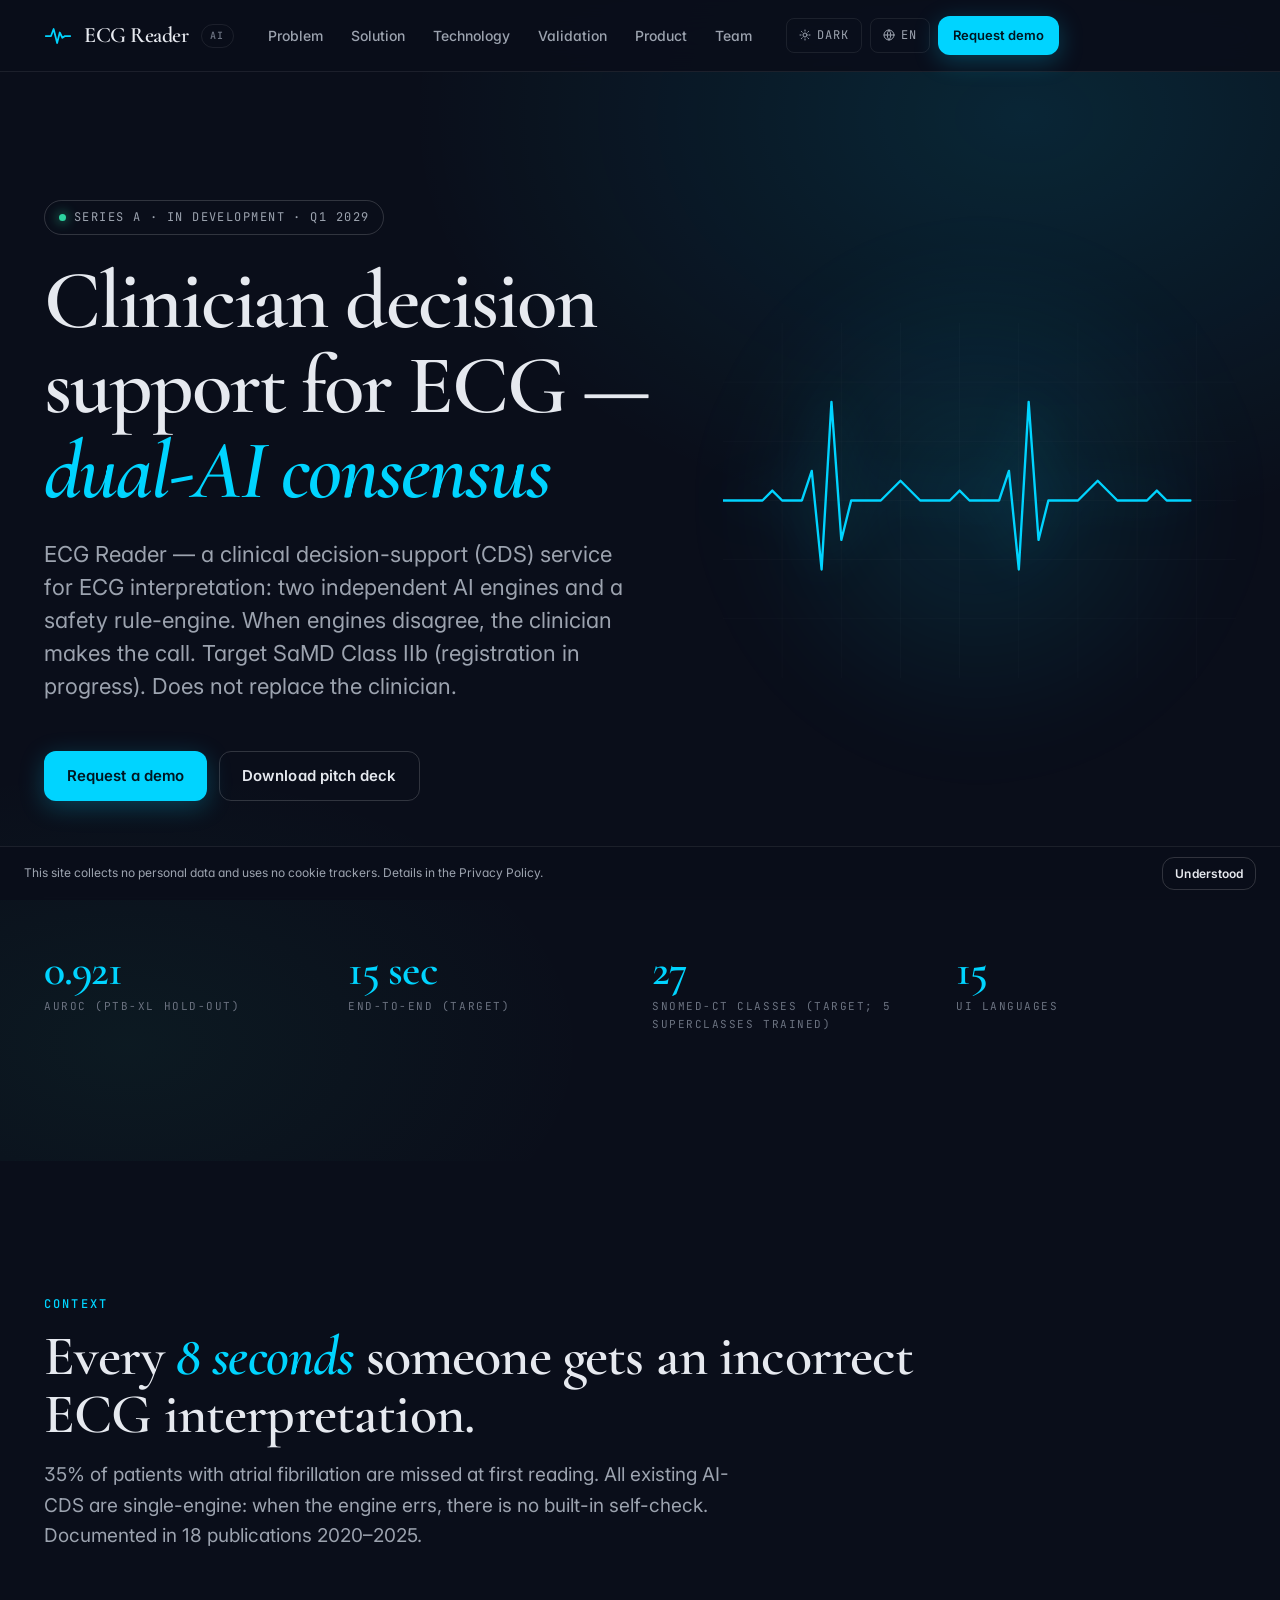
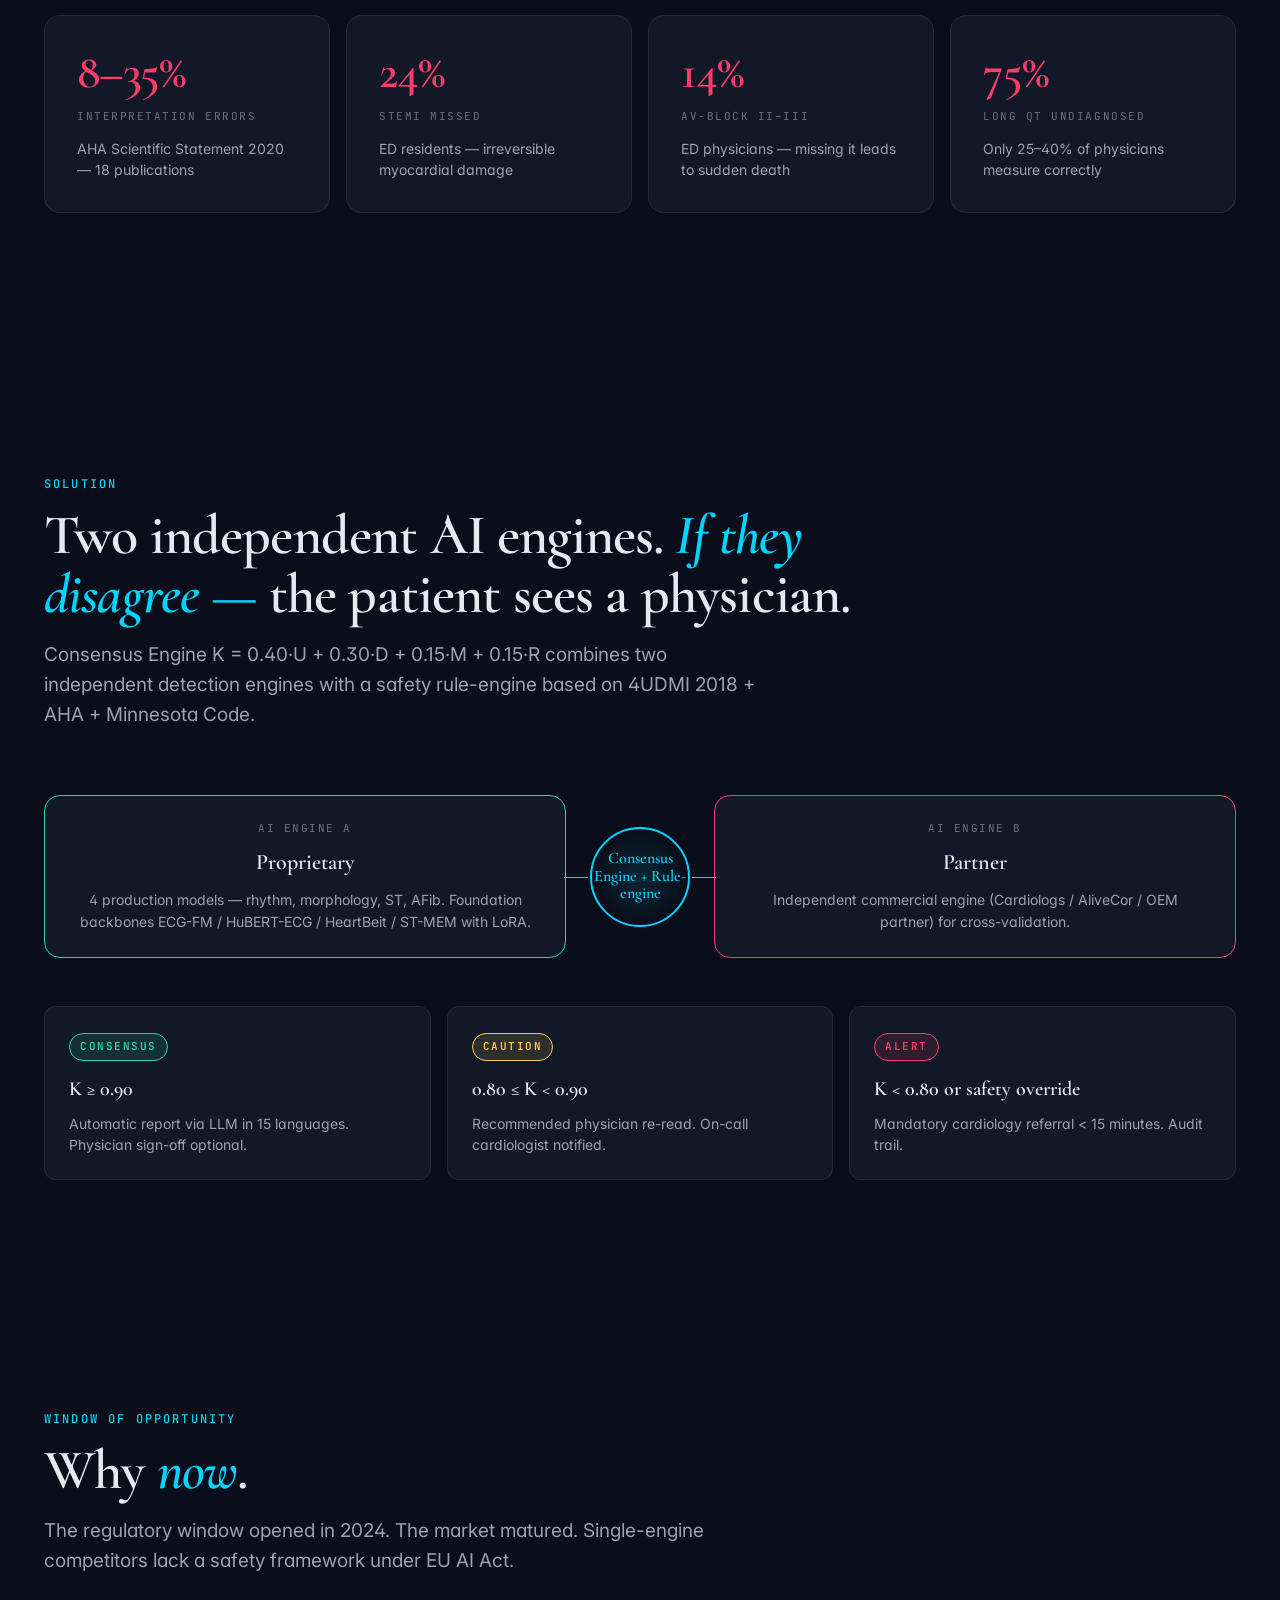
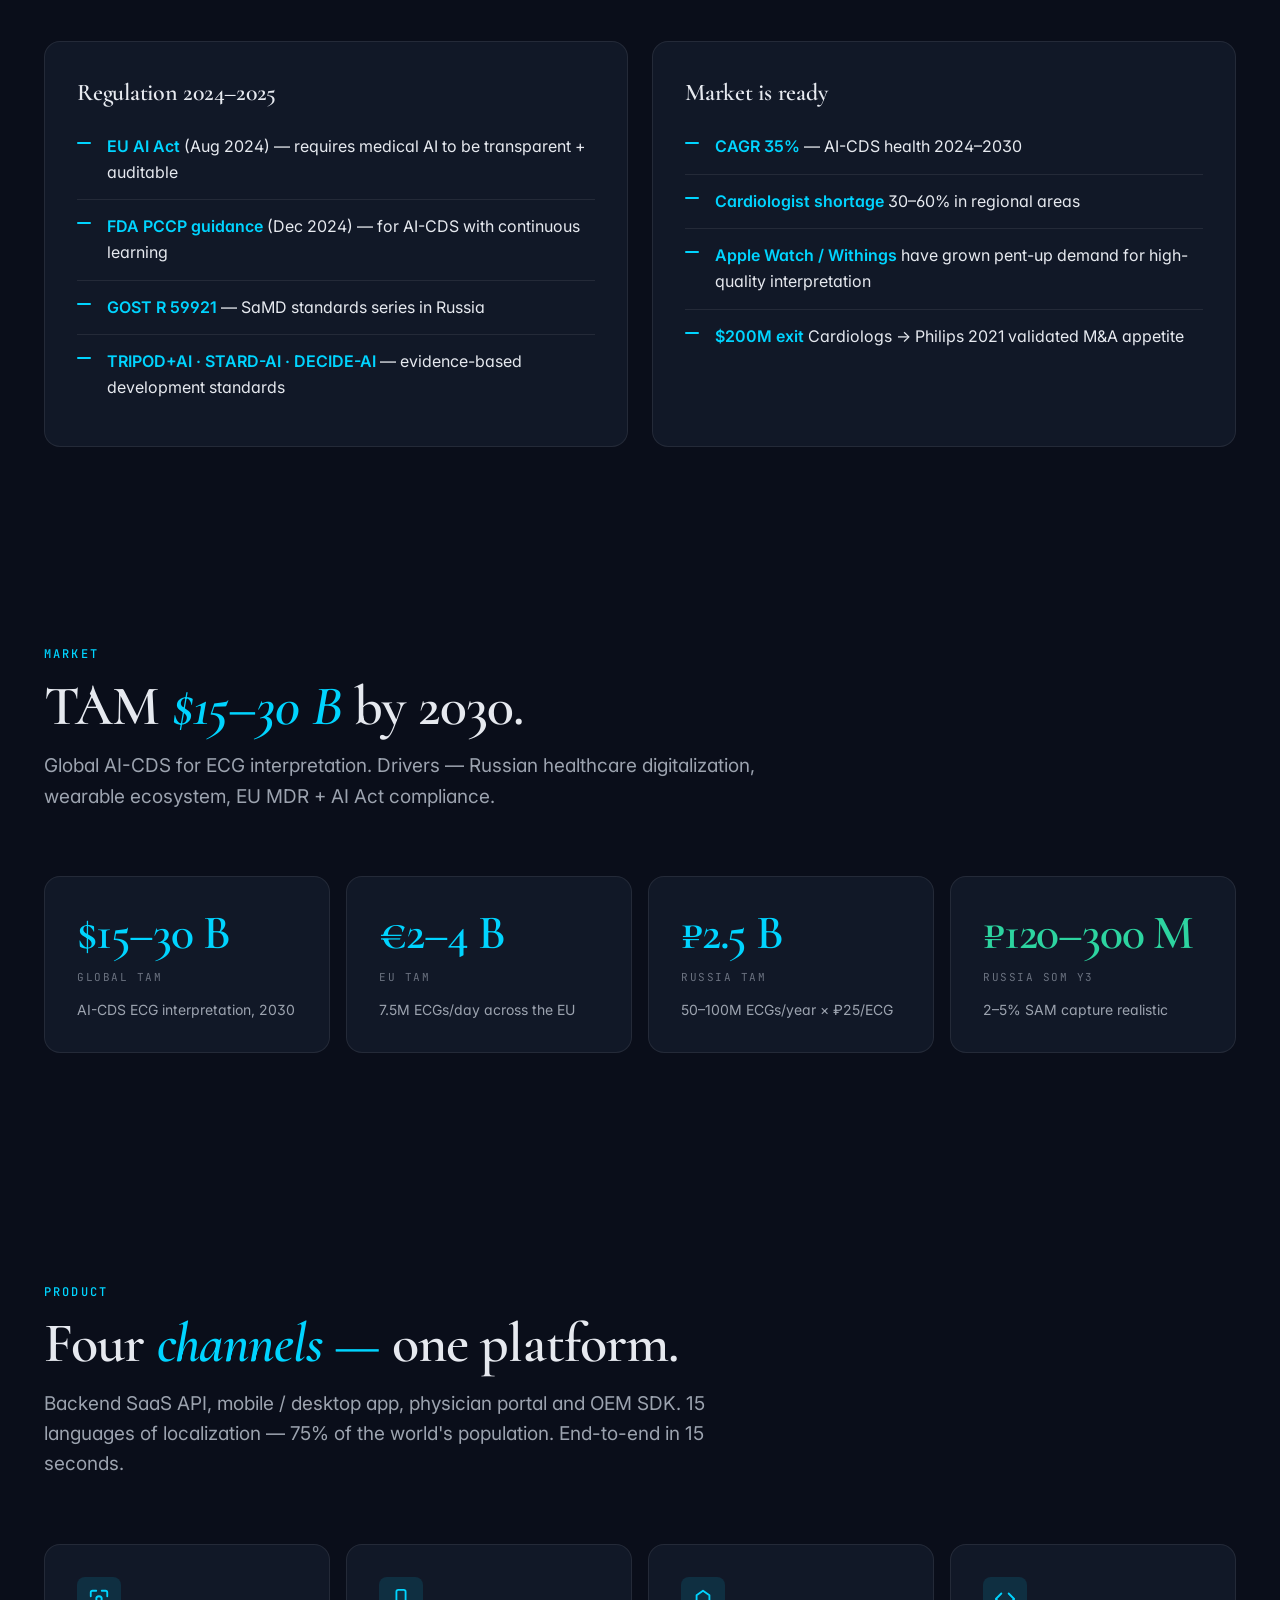
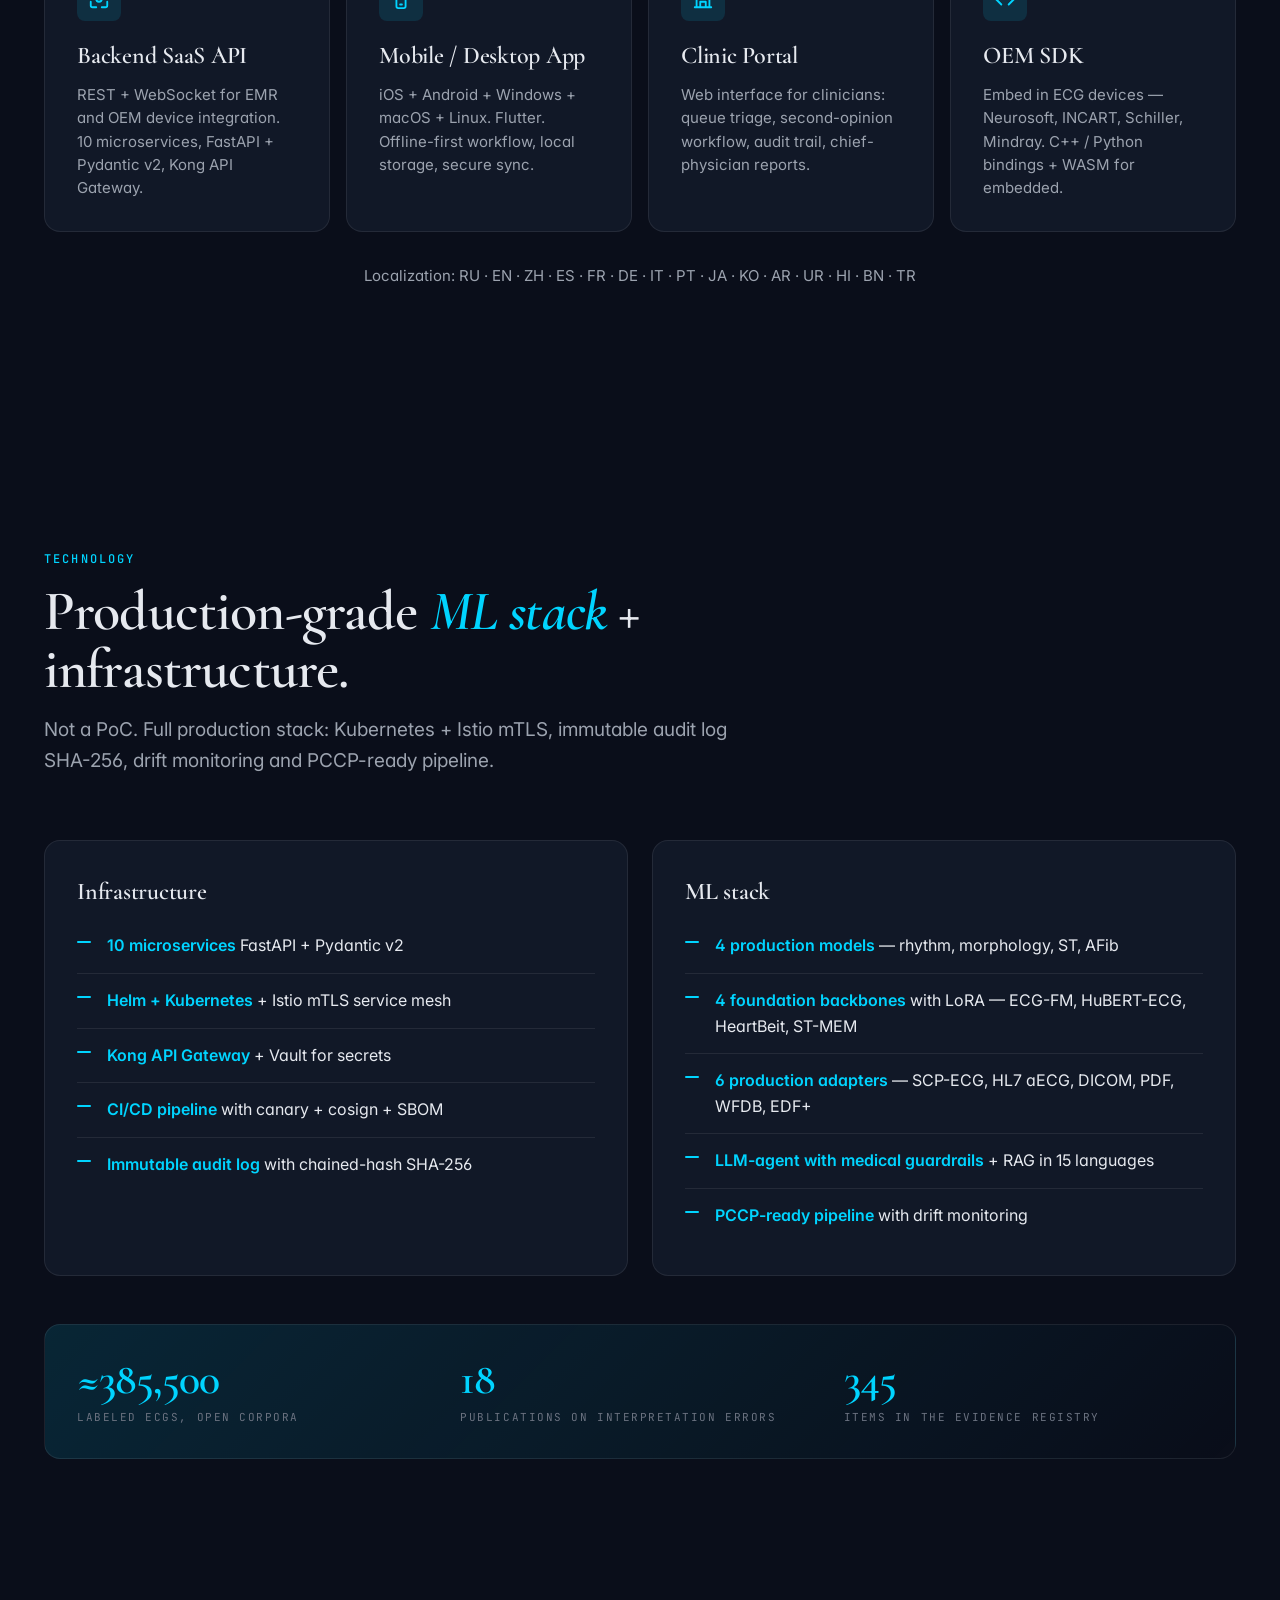
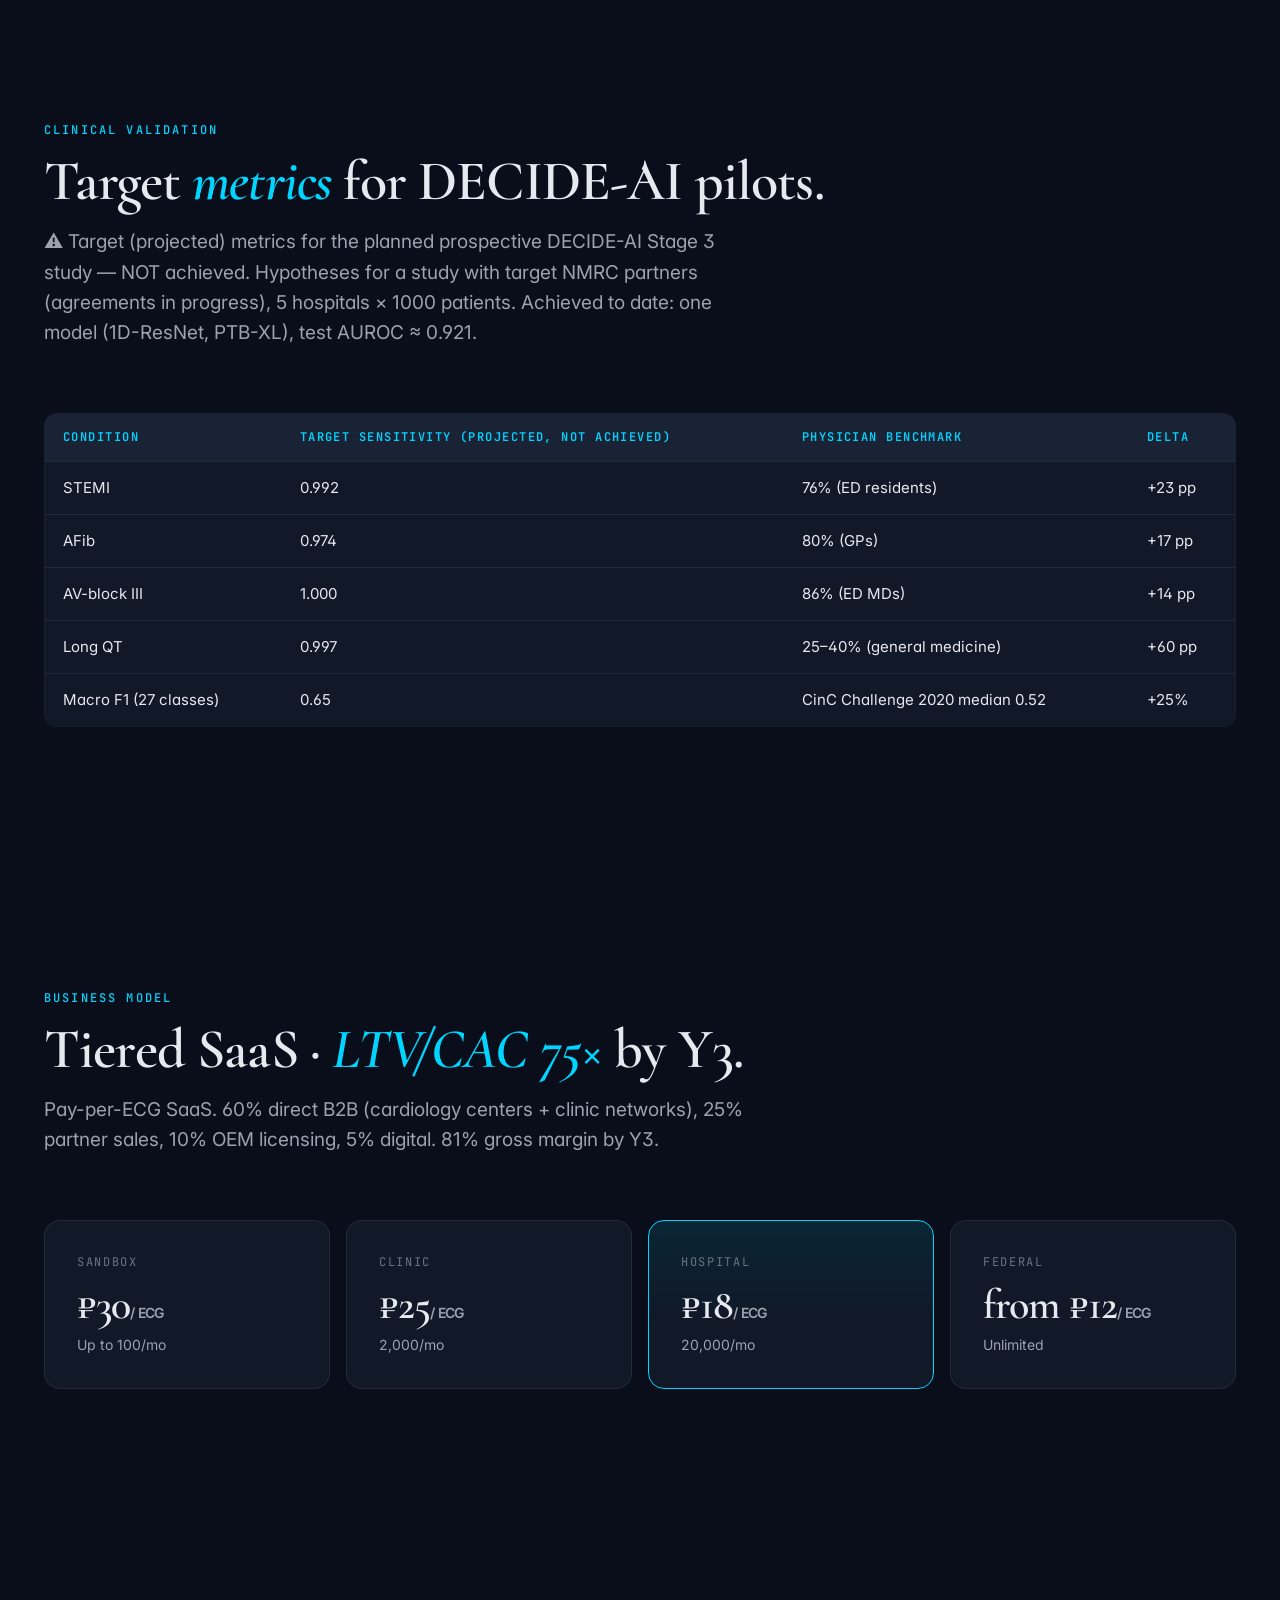
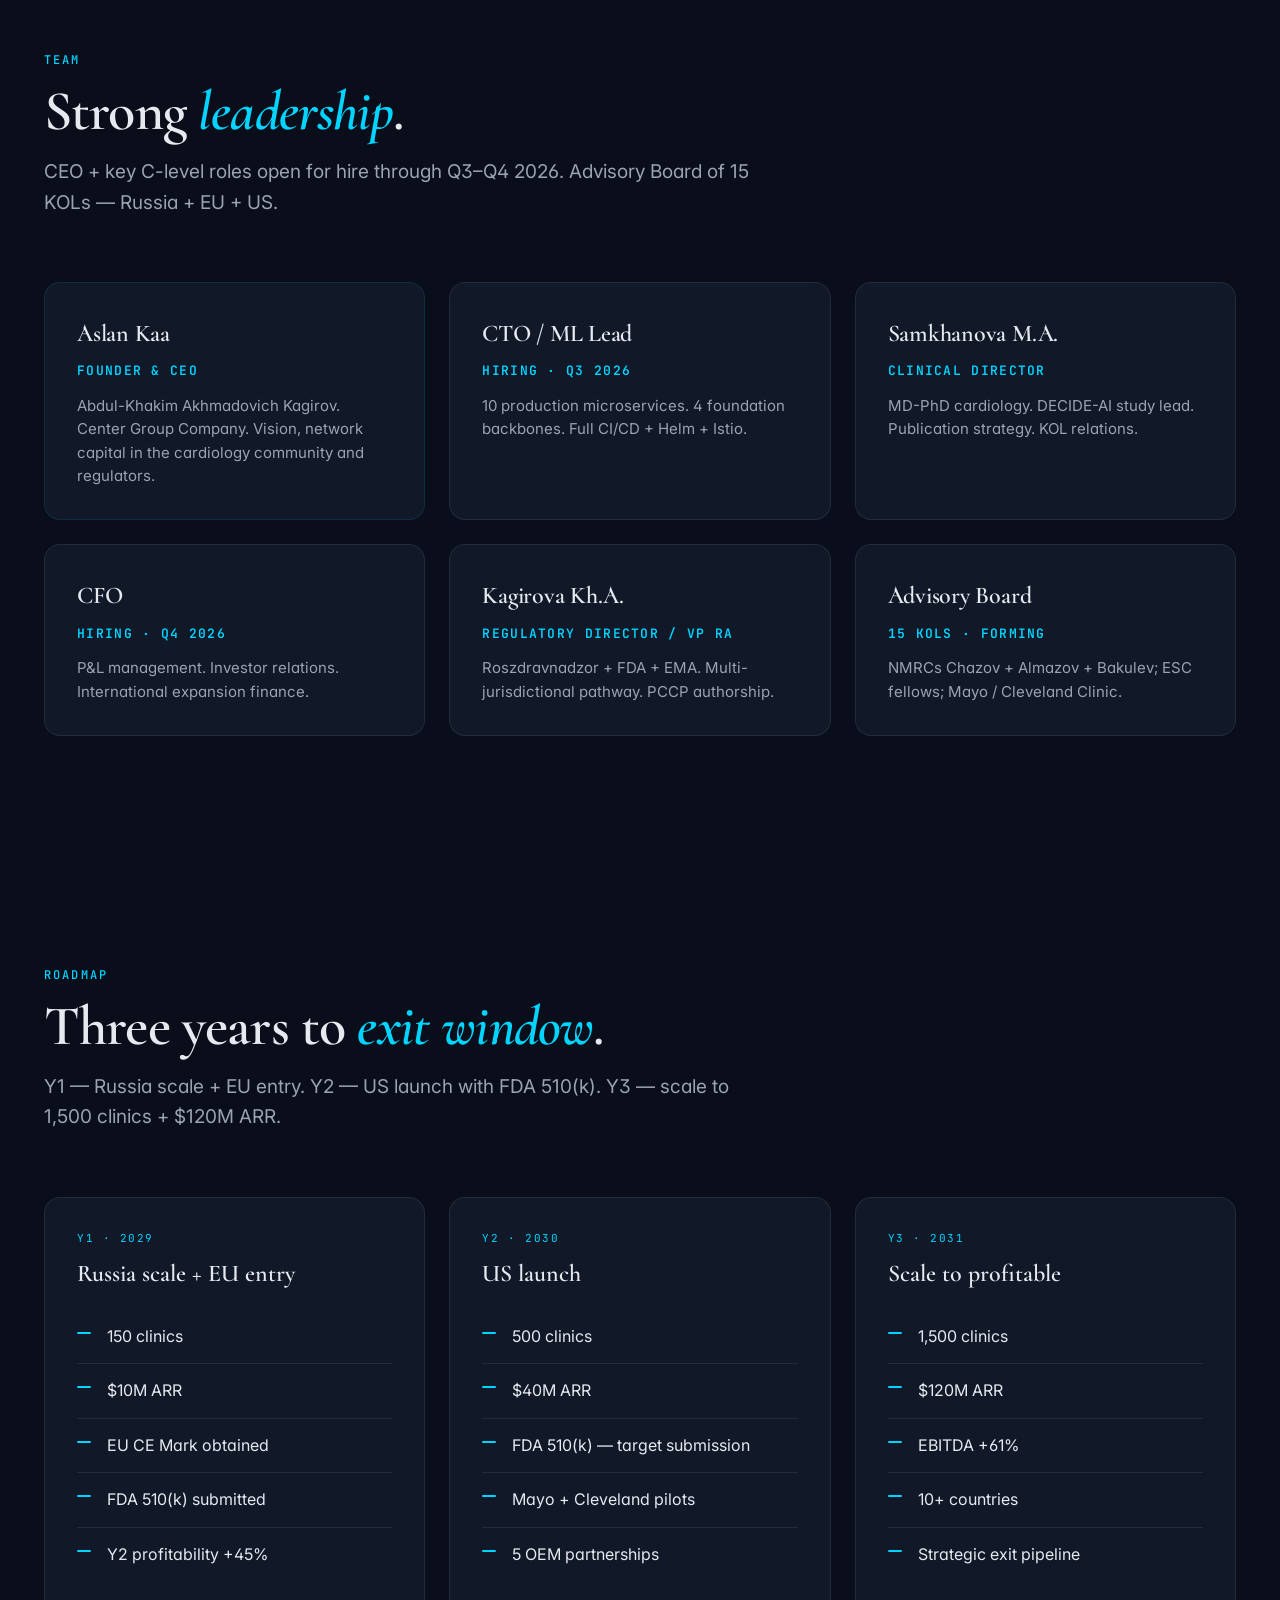
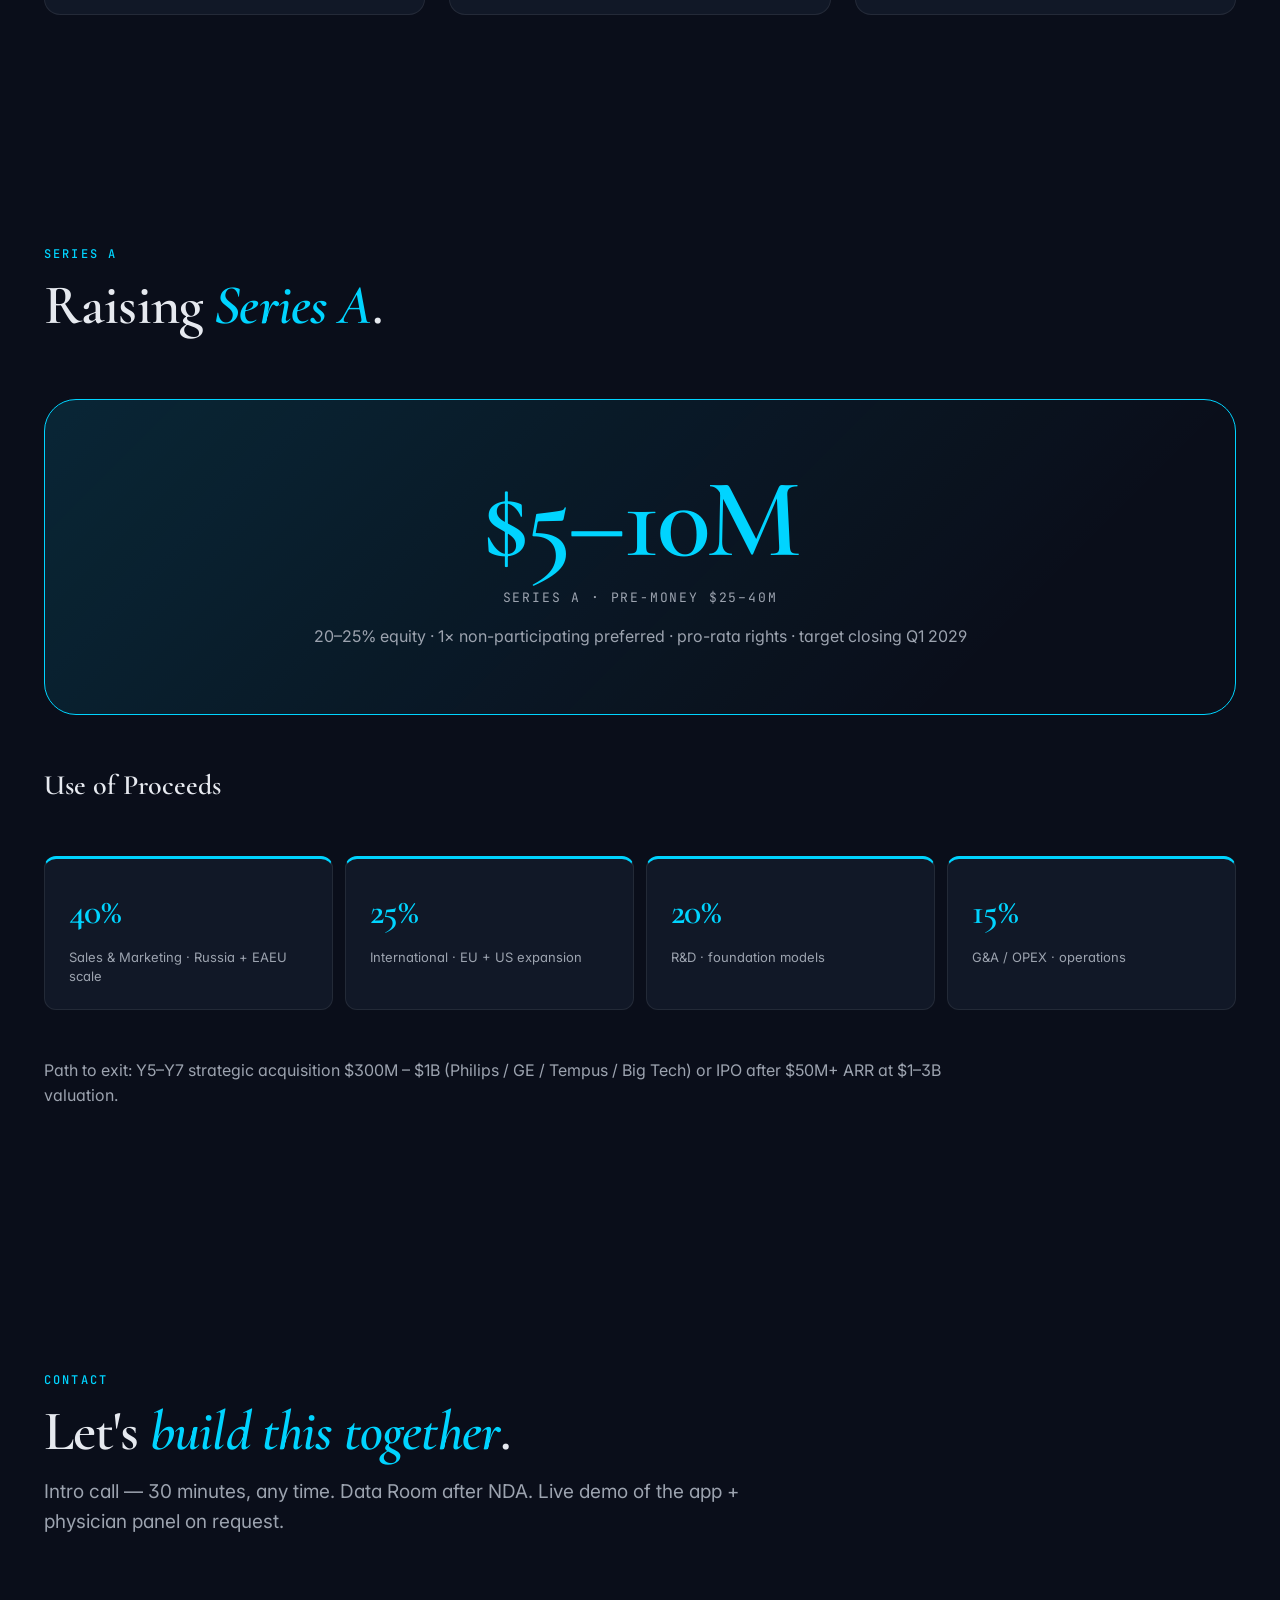
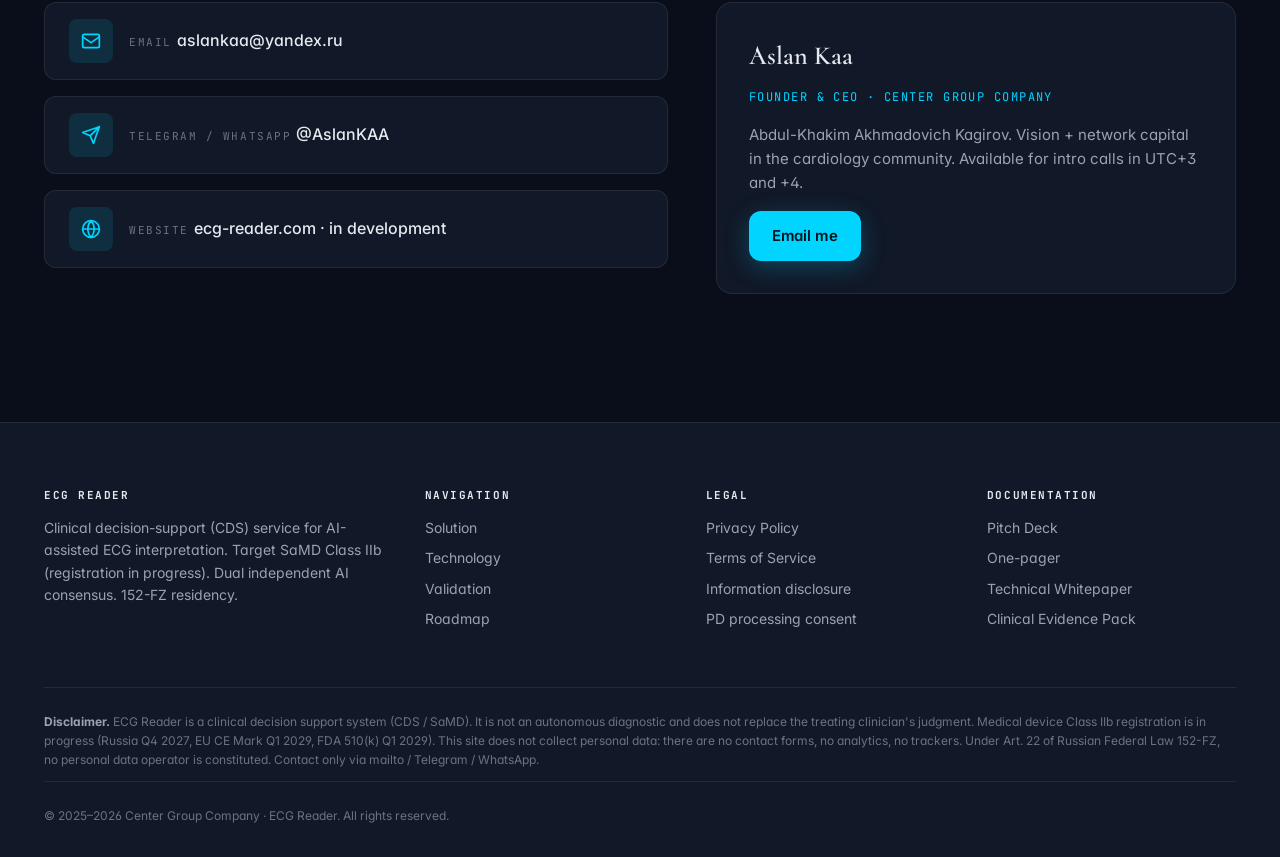
==== commit d6fa4a77: "Правки по итогам международной экспертизы: убраны недостигнутые метрики и outcome-заявления - hero: " ====
--- a/index.html
+++ b/index.html
@@ -6,7 +6,7 @@
   <meta name="theme-color" content="#0a0e1a" />
   <meta name="format-detection" content="telephone=no" />
   <title>ECG Reader — Dual-AI consensus для интерпретации ЭКГ</title>
-  <meta name="description" content="Клинический сервис AI-ассистированной интерпретации ЭКГ. Двойной независимый AI-консенсус. Rule-engine безопасности. CDS / SaMD Class 2б. 152-ФЗ резидентность." />
+  <meta name="description" content="Клинический сервис поддержки решений врача (CDS) для AI-ассистированной интерпретации ЭКГ. Двойной независимый AI-консенсус. Целевой класс SaMD 2б (регистрация в процессе). Не заменяет врача. 152-ФЗ резидентность." />
   <link rel="canonical" href="https://ecg-reader.com/" />
   <meta name="robots" content="index, follow" />
   <meta name="author" content="ECG Reader / Center Group Company" />
@@ -14,7 +14,7 @@
   <!-- Open Graph -->
   <meta property="og:site_name" content="ECG Reader" />
   <meta property="og:title" content="ECG Reader — Dual-AI consensus" />
-  <meta property="og:description" content="Каждые 8 секунд кто-то получает неправильное заключение ЭКГ. Мы делаем так, чтобы такое больше никогда не случилось." />
+  <meta property="og:description" content="Поддержка решений врача при интерпретации ЭКГ: два независимых AI-движка и rule-engine безопасности. Решение принимает врач." />
   <meta property="og:type" content="website" />
   <meta property="og:url" content="https://ecg-reader.com/" />
   <meta property="og:image" content="https://ecg-reader.com/og-image.png" />
@@ -26,7 +26,7 @@
   <meta property="og:locale" content="ru_RU" />
   <meta property="og:locale:alternate" content="en_US" />
   <meta property="og:locale:alternate" content="zh_CN" />
-  <meta property="og:locale:alternate" content="ar_AR" />
+  <meta property="og:locale:alternate" content="ar_SA" />
 
   <!-- Twitter -->
   <meta name="twitter:card" content="summary_large_image" />
@@ -102,11 +102,11 @@
           <div class="hero-text reveal">
             <span class="hero-tag"><span class="dot"></span><span data-i18n="hero.tag">Series A · разработка · Q1 2029</span></span>
             <h1 class="hero-title">
-              <span data-i18n="hero.title.pre">Спасаем жизни через</span>
+              <span data-i18n="hero.title.pre">Поддержка врача в интерпретации ЭКГ —</span>
               <em data-i18n="hero.title.accent">двойной AI-консенсус</em>
-              <span data-i18n="hero.title.post">на ЭКГ.</span>
+              <span data-i18n="hero.title.post"></span>
             </h1>
-            <p class="hero-lead" data-i18n="hero.lead">ECG Reader — клинический сервис интерпретации ЭКГ с двумя независимыми AI-движками и rule-engine безопасности. Если движки расходятся — пациент сразу попадает к врачу. CDS / SaMD Class 2б.</p>
+            <p class="hero-lead" data-i18n="hero.lead">ECG Reader — клинический сервис поддержки решений врача (CDS) при интерпретации ЭКГ: два независимых AI-движка и rule-engine безопасности. Если движки расходятся — заключение принимает врач. Целевой класс SaMD 2б (регистрация в процессе). Не заменяет заключение врача.</p>
             <div class="hero-cta">
               <a href="#contact"  class="btn btn-primary" data-i18n="hero.cta.primary">Запросить демо</a>
               <a href="docs/ECG-Reader_Pitch_Deck.html" class="btn btn-ghost" target="_blank" rel="noopener" data-i18n="hero.cta.secondary">Скачать pitch deck</a>
@@ -154,16 +154,16 @@
 
         <div class="hero-stats">
           <div class="hero-stat reveal">
-            <div class="val"><em data-i18n="hero.stat1.val">0,992</em></div>
-            <div class="lbl" data-i18n="hero.stat1.lbl">Sensitivity STEMI</div>
+            <div class="val"><em data-i18n="hero.stat1.val">0,921</em></div>
+            <div class="lbl" data-i18n="hero.stat1.lbl">AUROC (PTB-XL, hold-out)</div>
           </div>
           <div class="hero-stat reveal delay-1">
             <div class="val"><em data-i18n="hero.stat2.val">15 сек</em></div>
-            <div class="lbl" data-i18n="hero.stat2.lbl">End-to-end</div>
+            <div class="lbl" data-i18n="hero.stat2.lbl">End-to-end (цель)</div>
           </div>
           <div class="hero-stat reveal delay-2">
             <div class="val"><em data-i18n="hero.stat3.val">27</em></div>
-            <div class="lbl" data-i18n="hero.stat3.lbl">Классов SNOMED-CT</div>
+            <div class="lbl" data-i18n="hero.stat3.lbl">Классов SNOMED-CT (цель; обучено 5 суперклассов)</div>
           </div>
           <div class="hero-stat reveal delay-3">
             <div class="val"><em data-i18n="hero.stat4.val">15</em></div>
@@ -406,8 +406,8 @@
 
         <div class="evidence-row reveal">
           <div class="ev">
-            <div class="val" data-i18n="tech.ev1.v">3,22 М</div>
-            <div class="lbl" data-i18n="tech.ev1.l">ЭКГ открытых корпусов</div>
+            <div class="val" data-i18n="tech.ev1.v">≈385 500</div>
+            <div class="lbl" data-i18n="tech.ev1.l">Размеченных ЭКГ открытых корпусов</div>
           </div>
           <div class="ev">
             <div class="val" data-i18n="tech.ev2.v">18</div>
@@ -437,7 +437,7 @@
             <thead>
               <tr>
                 <th data-i18n="val.t.nos">Нозология</th>
-                <th data-i18n="val.t.ks">ECG Reader Sensitivity</th>
+                <th data-i18n="val.t.ks">Целевая Sensitivity (прогноз, не достигнуто)</th>
                 <th data-i18n="val.t.bench">Бенчмарк врачей</th>
                 <th data-i18n="val.t.delta">Delta</th>
               </tr>
@@ -445,33 +445,33 @@
             <tbody>
               <tr>
                 <td data-i18n="val.r1.n">STEMI</td>
-                <td class="good" data-i18n="val.r1.k">0,992</td>
+                <td class="target" data-i18n="val.r1.k">0,992</td>
                 <td data-i18n="val.r1.b">76% (ED-резиденты)</td>
-                <td class="good" data-i18n="val.r1.d">+23 п.п.</td>
+                <td class="target" data-i18n="val.r1.d">+23 п.п.</td>
               </tr>
               <tr>
                 <td data-i18n="val.r2.n">AFib</td>
-                <td class="good" data-i18n="val.r2.k">0,974</td>
+                <td class="target" data-i18n="val.r2.k">0,974</td>
                 <td data-i18n="val.r2.b">80% (GP-врачи)</td>
-                <td class="good" data-i18n="val.r2.d">+17 п.п.</td>
+                <td class="target" data-i18n="val.r2.d">+17 п.п.</td>
               </tr>
               <tr>
                 <td data-i18n="val.r3.n">AV-блок III степени</td>
-                <td class="good" data-i18n="val.r3.k">1,000</td>
+                <td class="target" data-i18n="val.r3.k">1,000</td>
                 <td data-i18n="val.r3.b">86% (ED-врачи)</td>
-                <td class="good" data-i18n="val.r3.d">+14 п.п.</td>
+                <td class="target" data-i18n="val.r3.d">+14 п.п.</td>
               </tr>
               <tr>
                 <td data-i18n="val.r4.n">Long QT</td>
-                <td class="good" data-i18n="val.r4.k">0,997</td>
+                <td class="target" data-i18n="val.r4.k">0,997</td>
                 <td data-i18n="val.r4.b">25–40% (общая медицина)</td>
-                <td class="good" data-i18n="val.r4.d">+60 п.п.</td>
+                <td class="target" data-i18n="val.r4.d">+60 п.п.</td>
               </tr>
               <tr>
                 <td data-i18n="val.r5.n">Macro F1 (27 классов)</td>
-                <td class="good" data-i18n="val.r5.k">0,65</td>
+                <td class="target" data-i18n="val.r5.k">0,65</td>
                 <td data-i18n="val.r5.b">CinC Challenge 2020 median 0,52</td>
-                <td class="good" data-i18n="val.r5.d">+25%</td>
+                <td class="target" data-i18n="val.r5.d">+25%</td>
               </tr>
             </tbody>
           </table>
@@ -538,8 +538,8 @@
             <p data-i18n="team.m2.d"></p>
           </div>
           <div class="card reveal delay-2">
-            <h3 data-i18n="team.m3.n">Clinical Director</h3>
-            <h4 data-i18n="team.m3.r">Hiring · Q3 2026</h4>
+            <h3 data-i18n="team.m3.n">Самханова М.А.</h3>
+            <h4 data-i18n="team.m3.r">Clinical Director</h4>
             <p data-i18n="team.m3.d"></p>
           </div>
           <div class="card reveal">
@@ -548,8 +548,8 @@
             <p data-i18n="team.m4.d"></p>
           </div>
           <div class="card reveal delay-1">
-            <h3 data-i18n="team.m5.n">Регуляторный директор</h3>
-            <h4 data-i18n="team.m5.r">Hiring · Q3 2026</h4>
+            <h3 data-i18n="team.m5.n">Кагирова Х.А.</h3>
+            <h4 data-i18n="team.m5.r">Регуляторный директор / VP RA</h4>
             <p data-i18n="team.m5.d"></p>
           </div>
           <div class="card reveal delay-2">
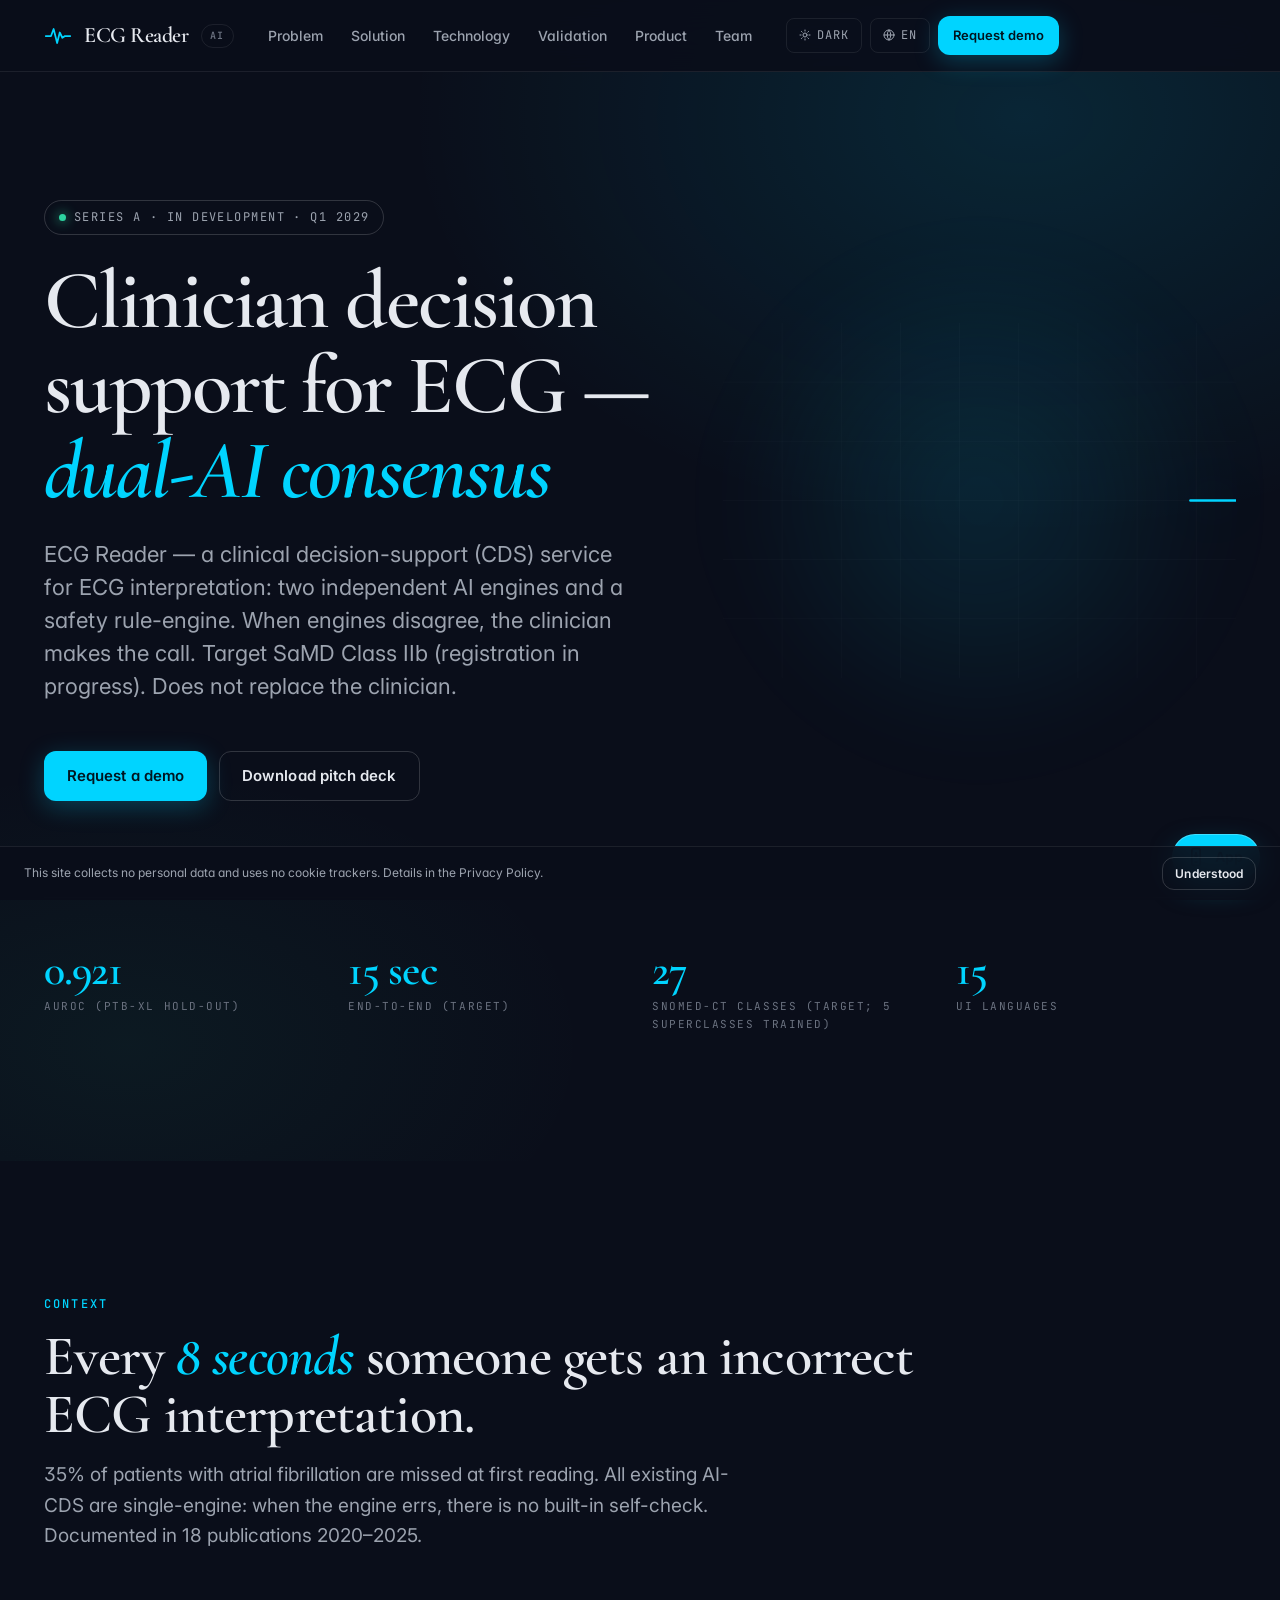
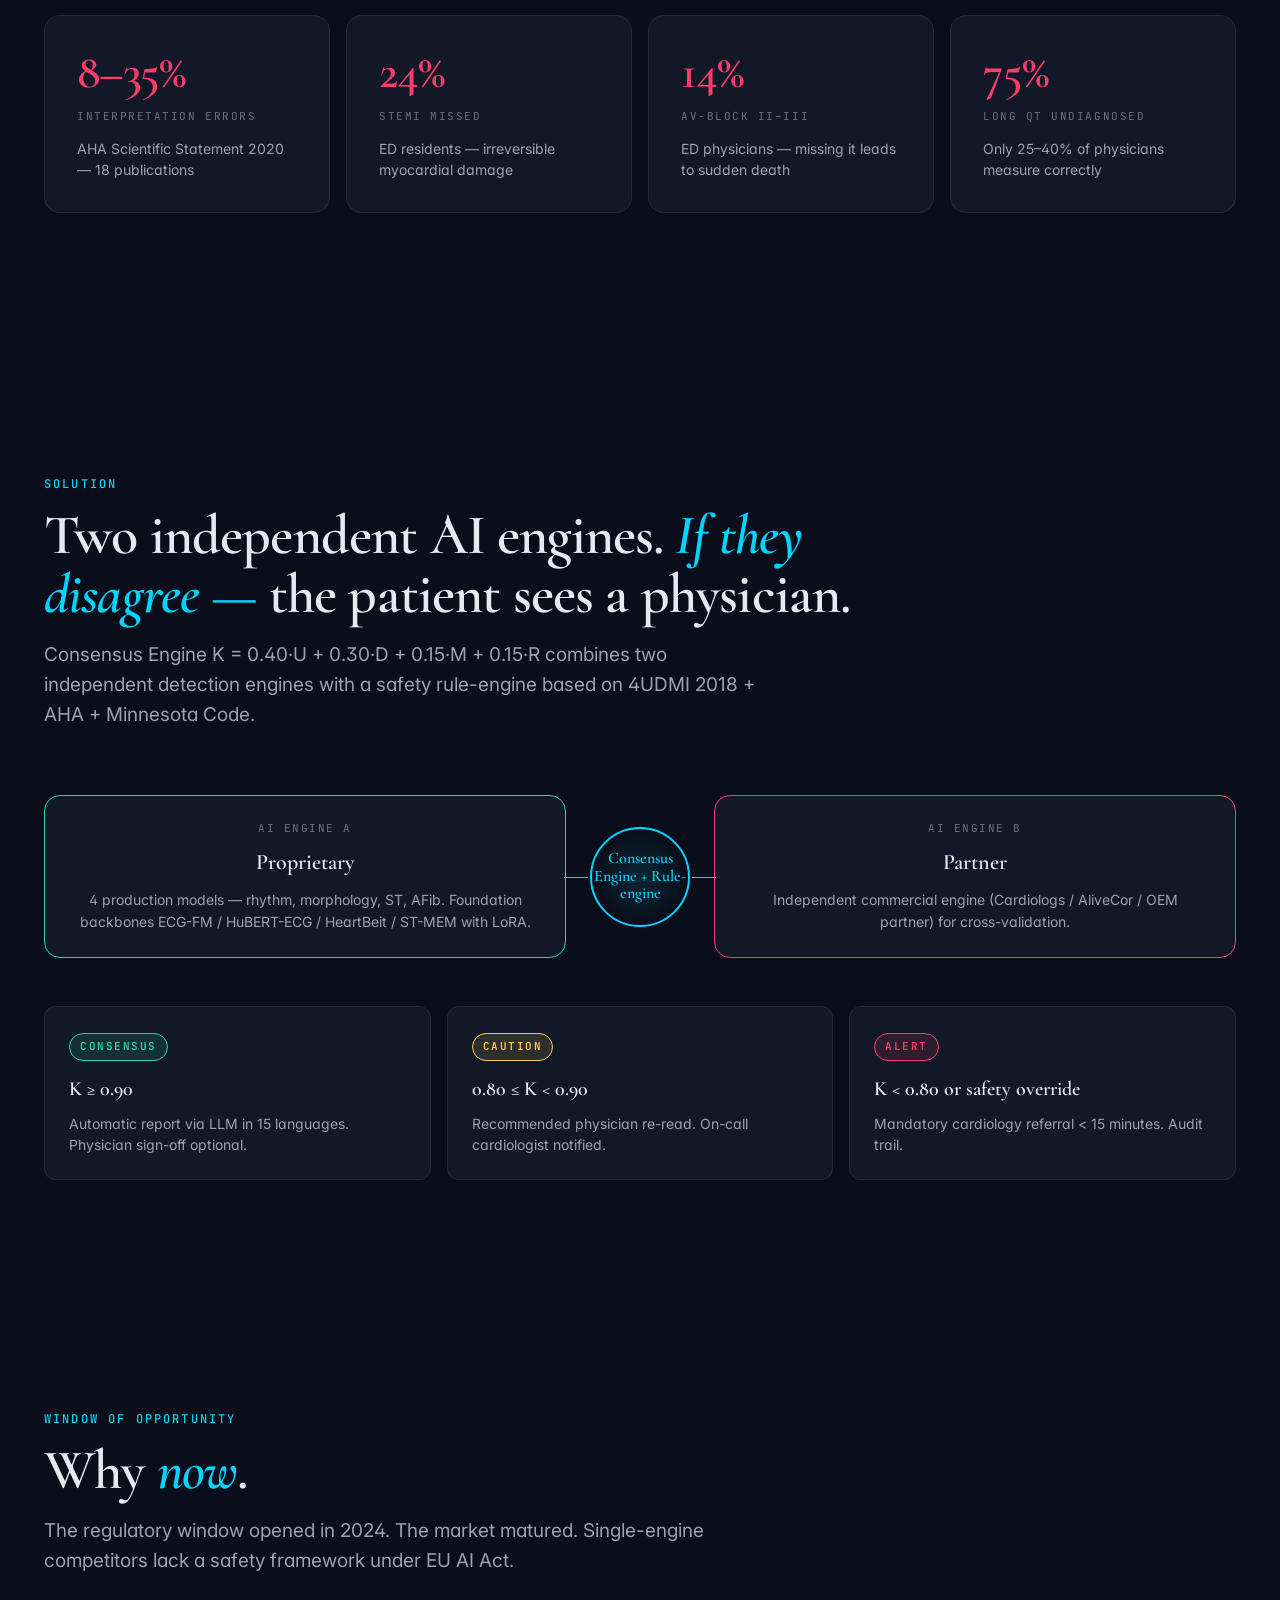
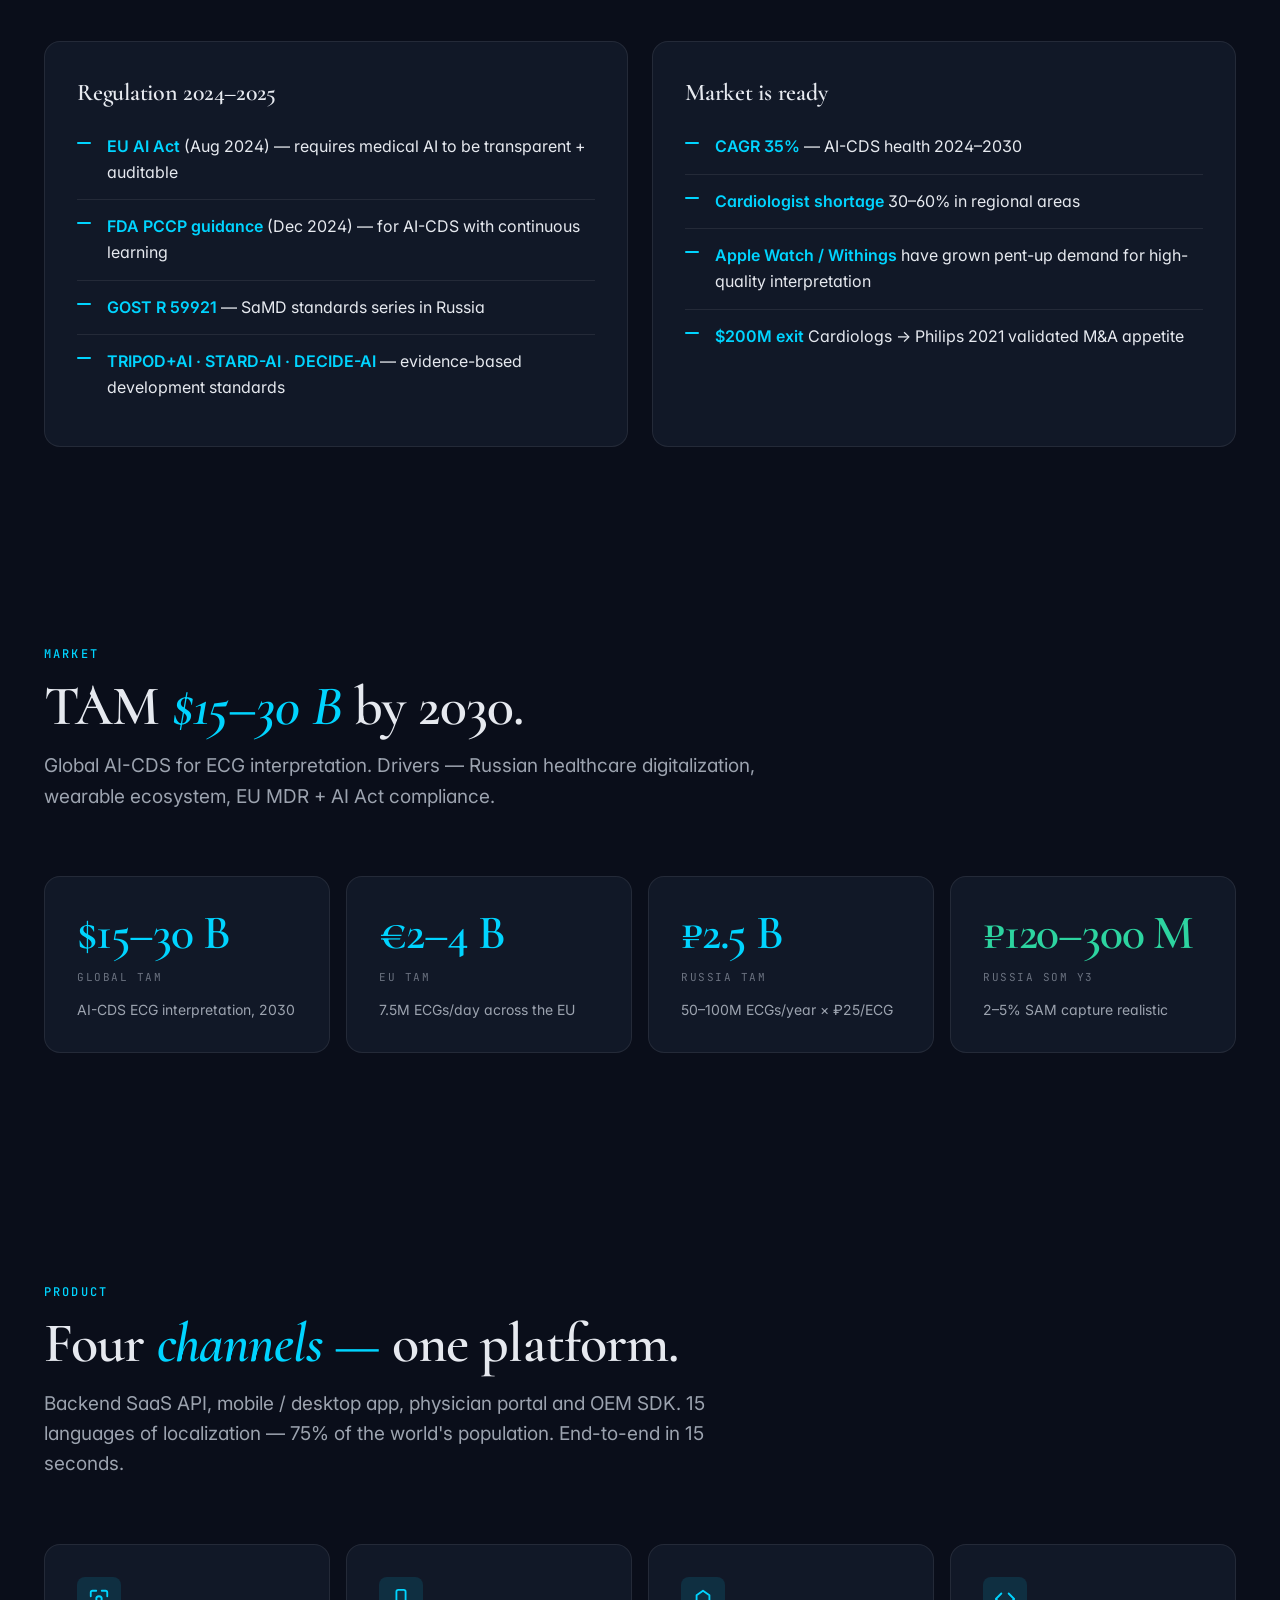
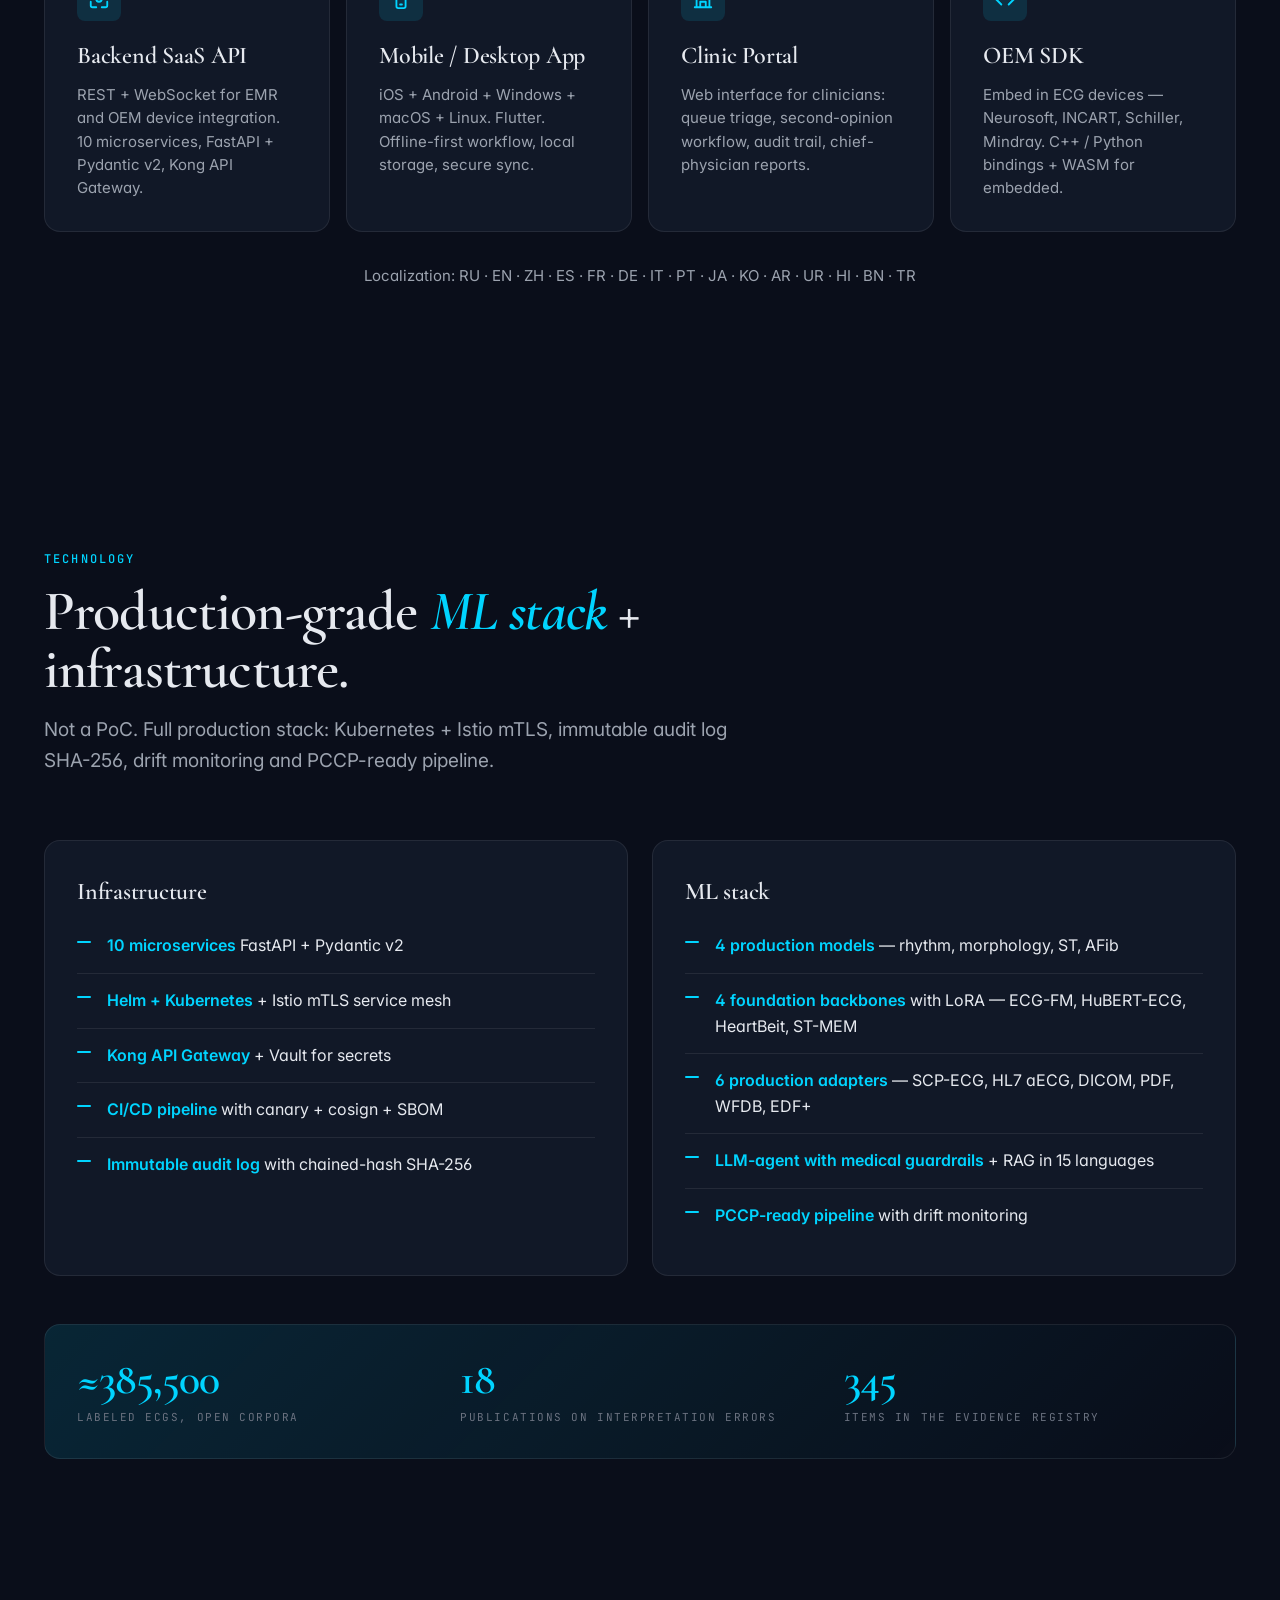
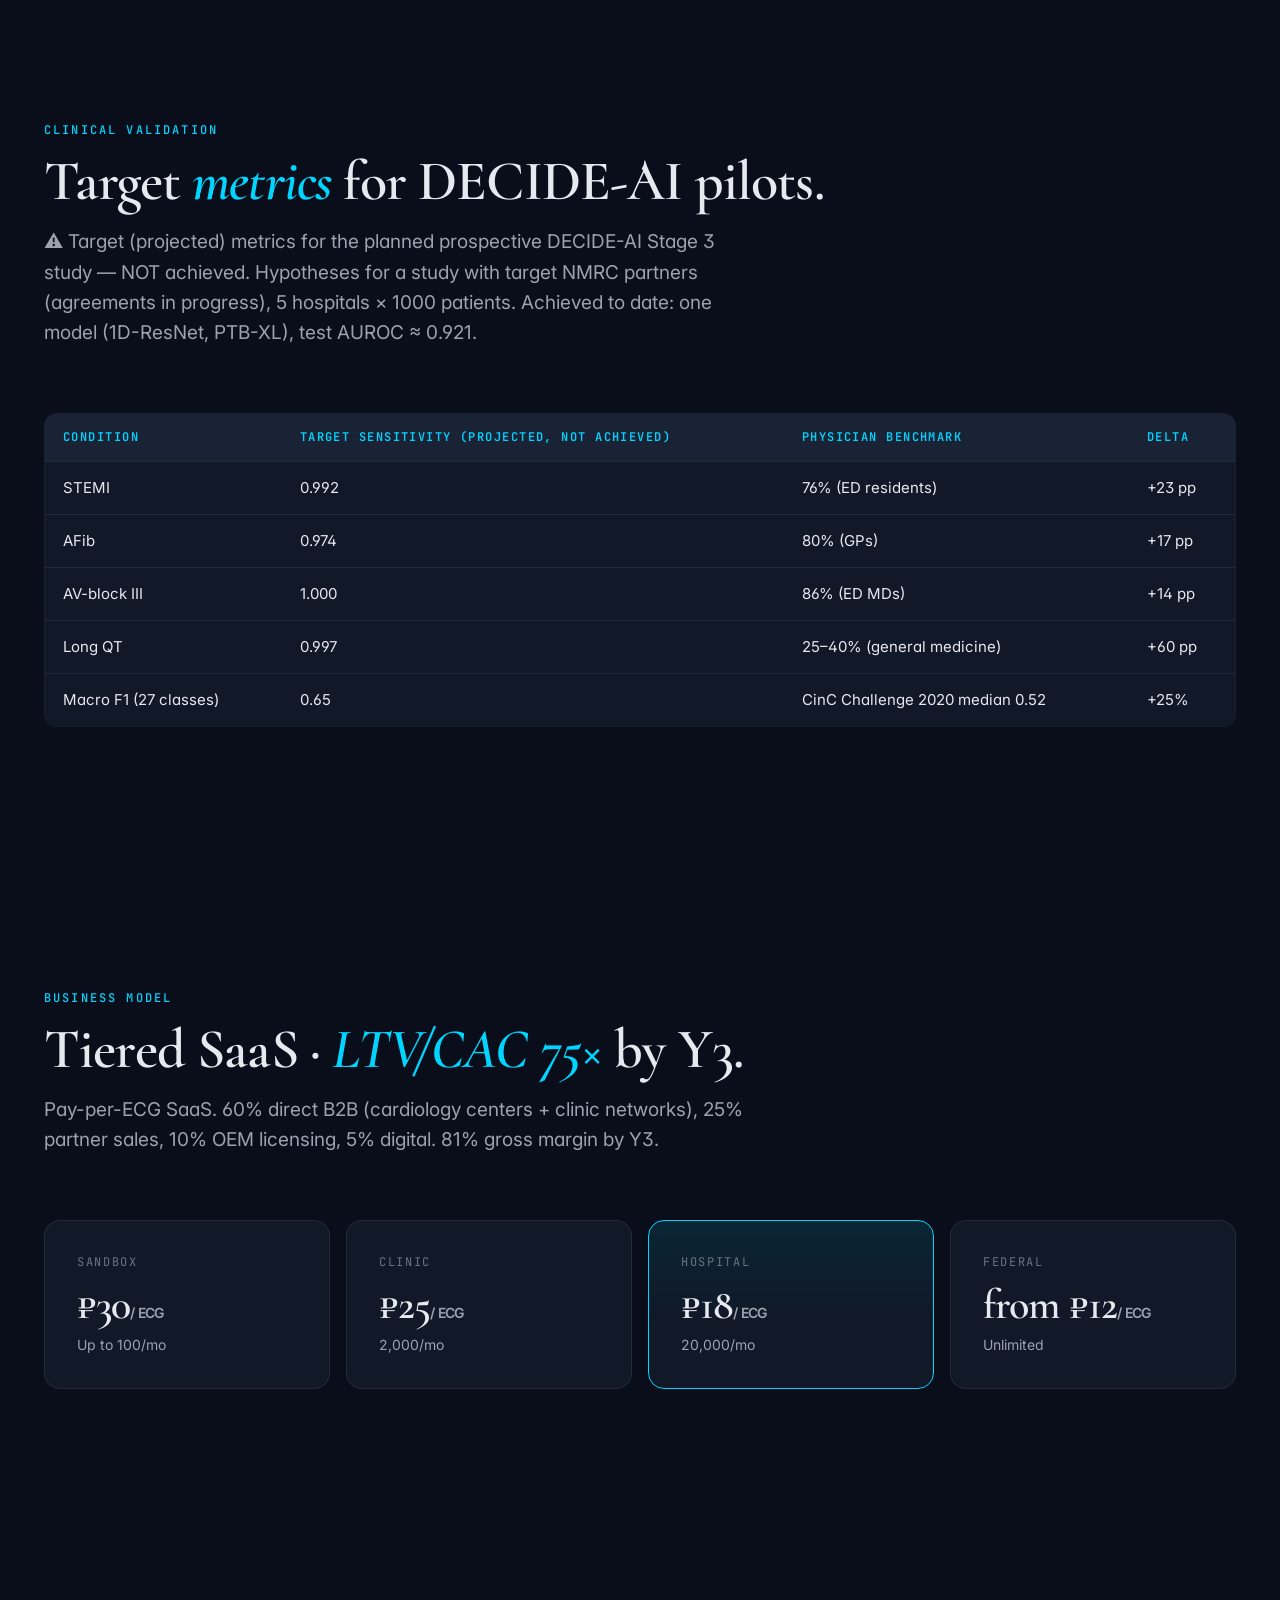
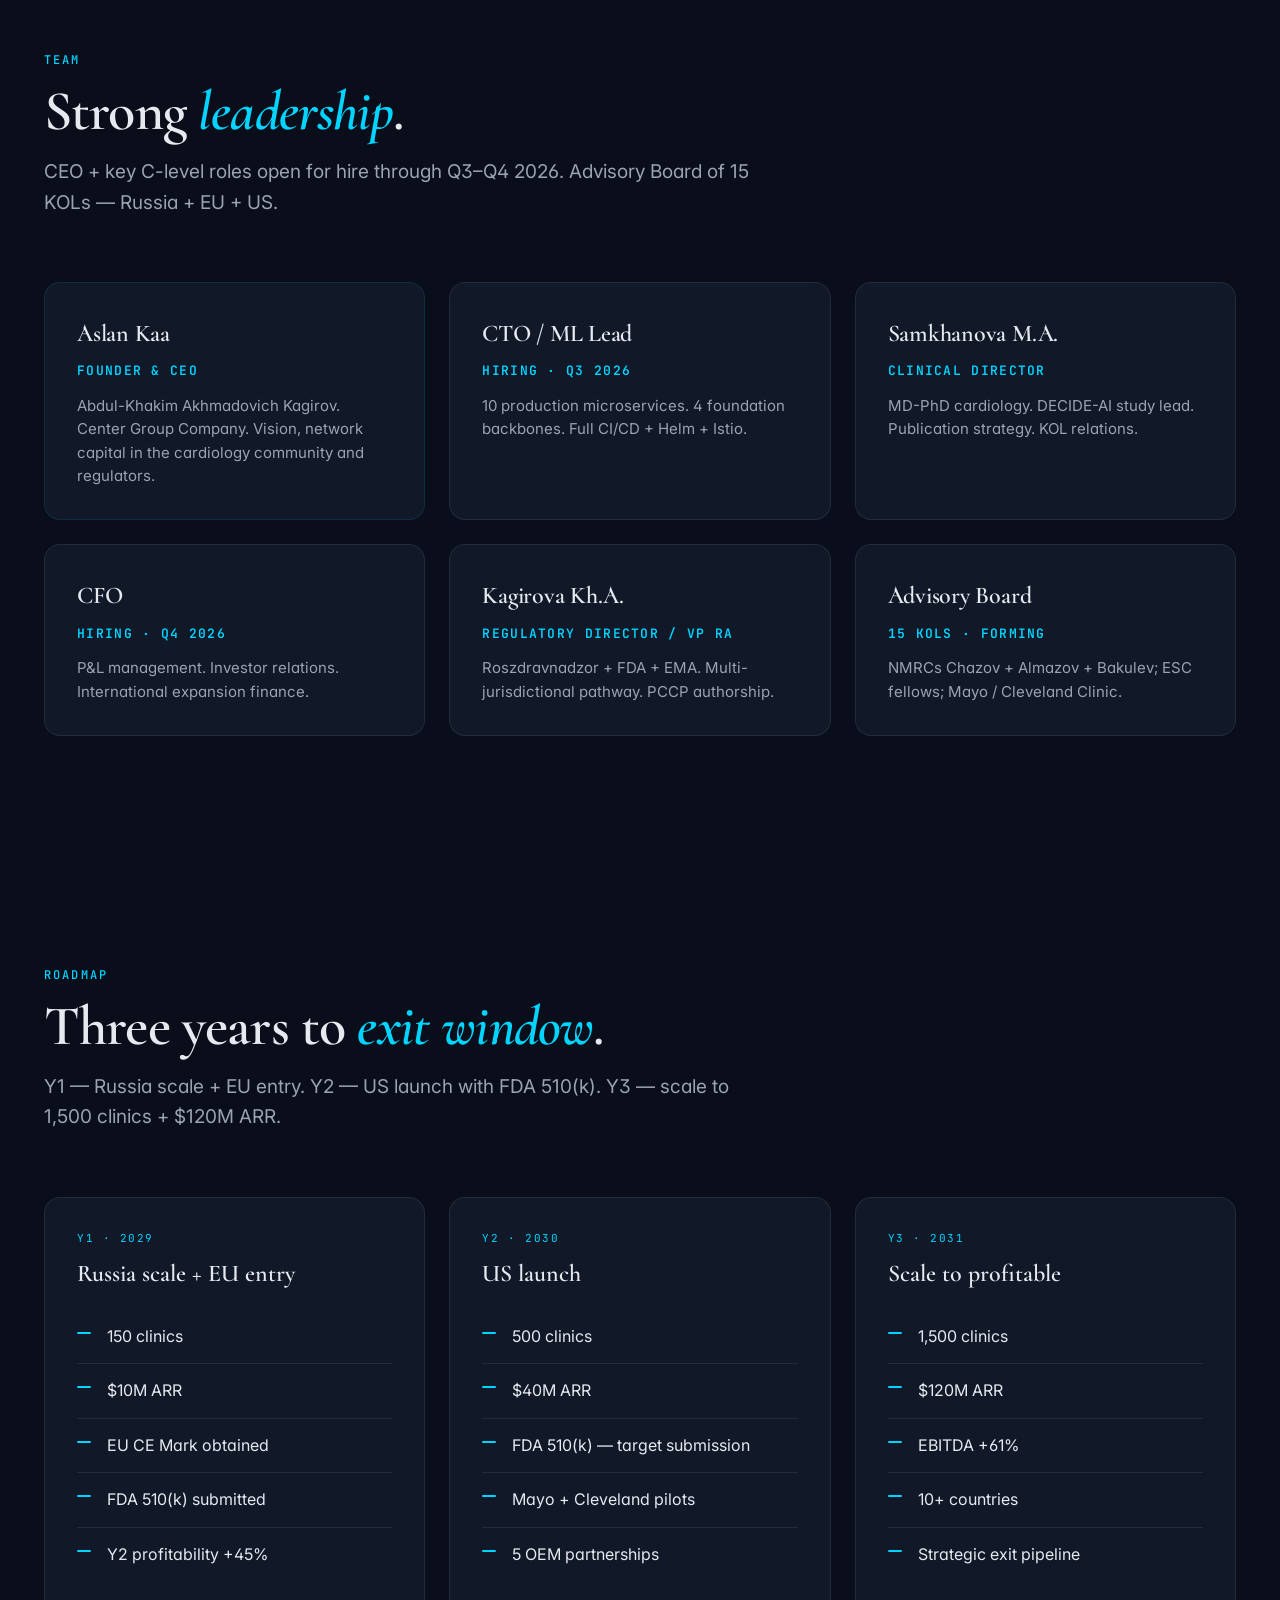
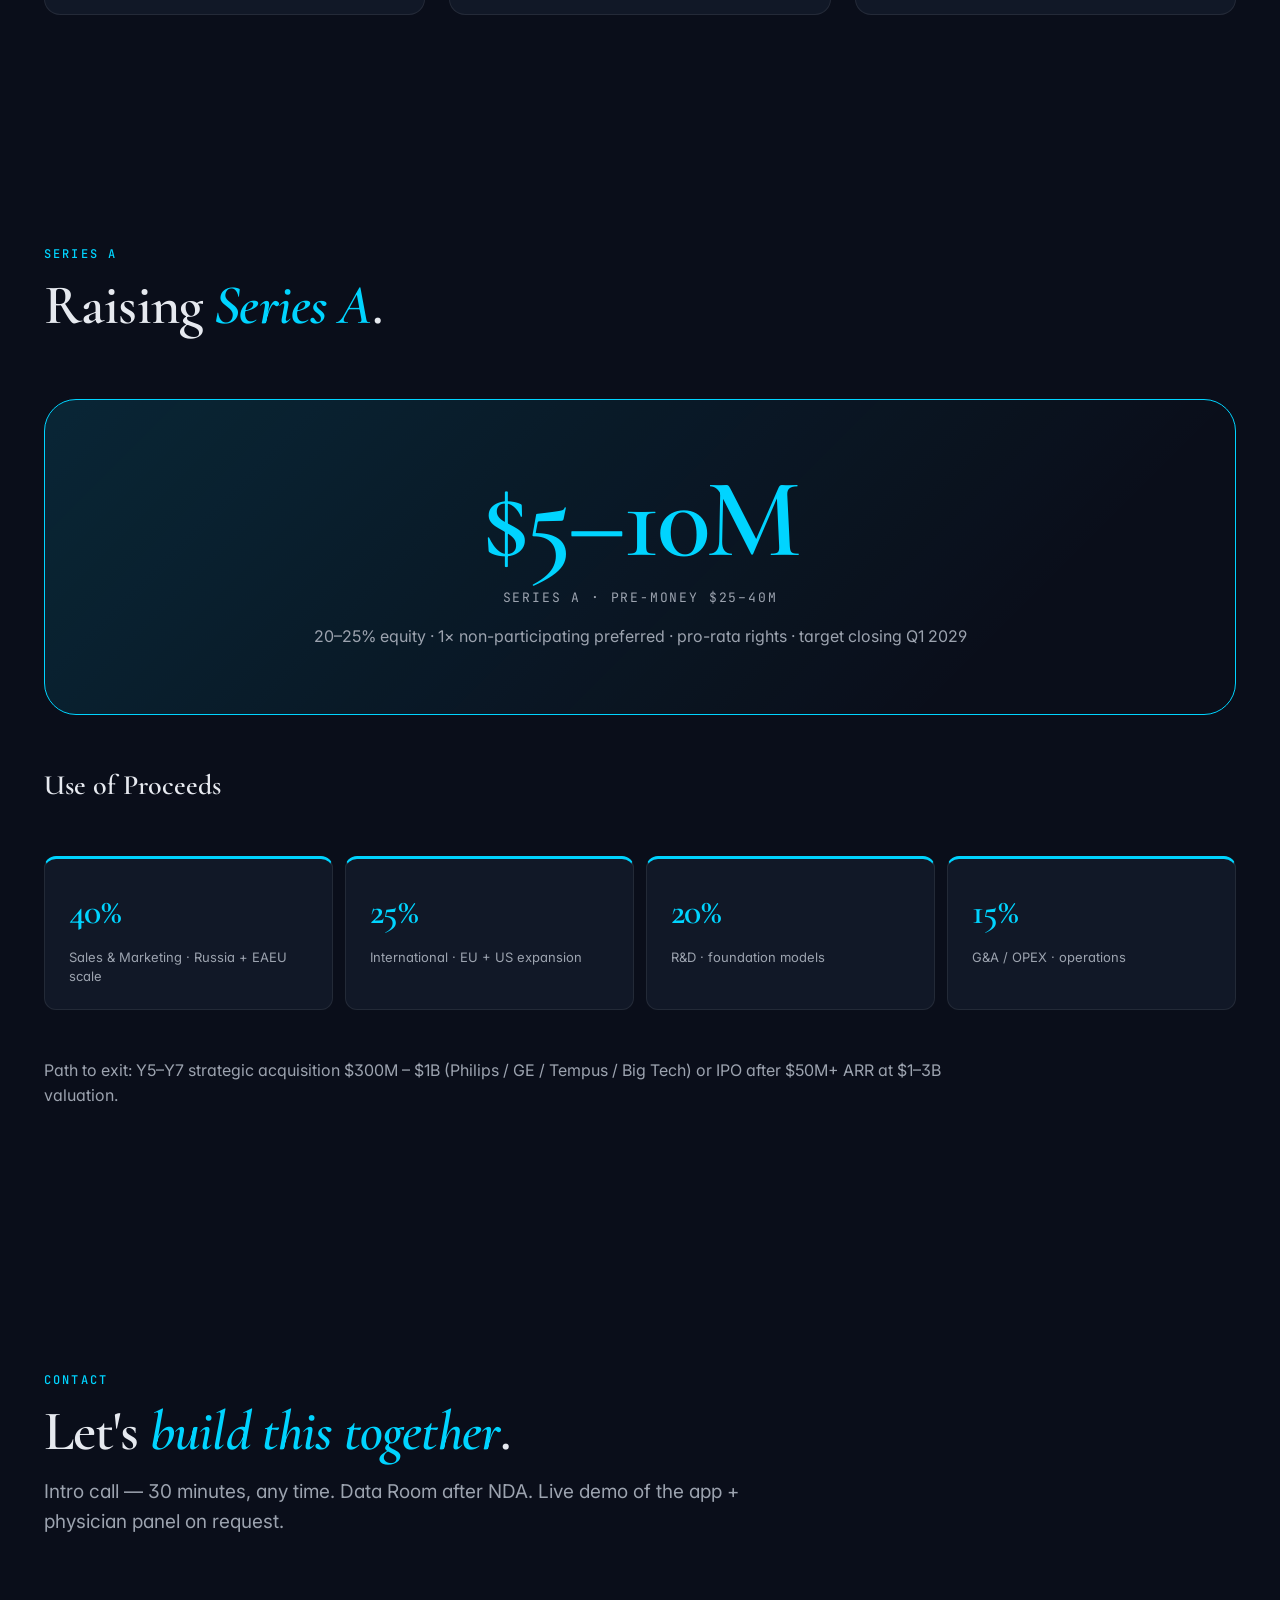
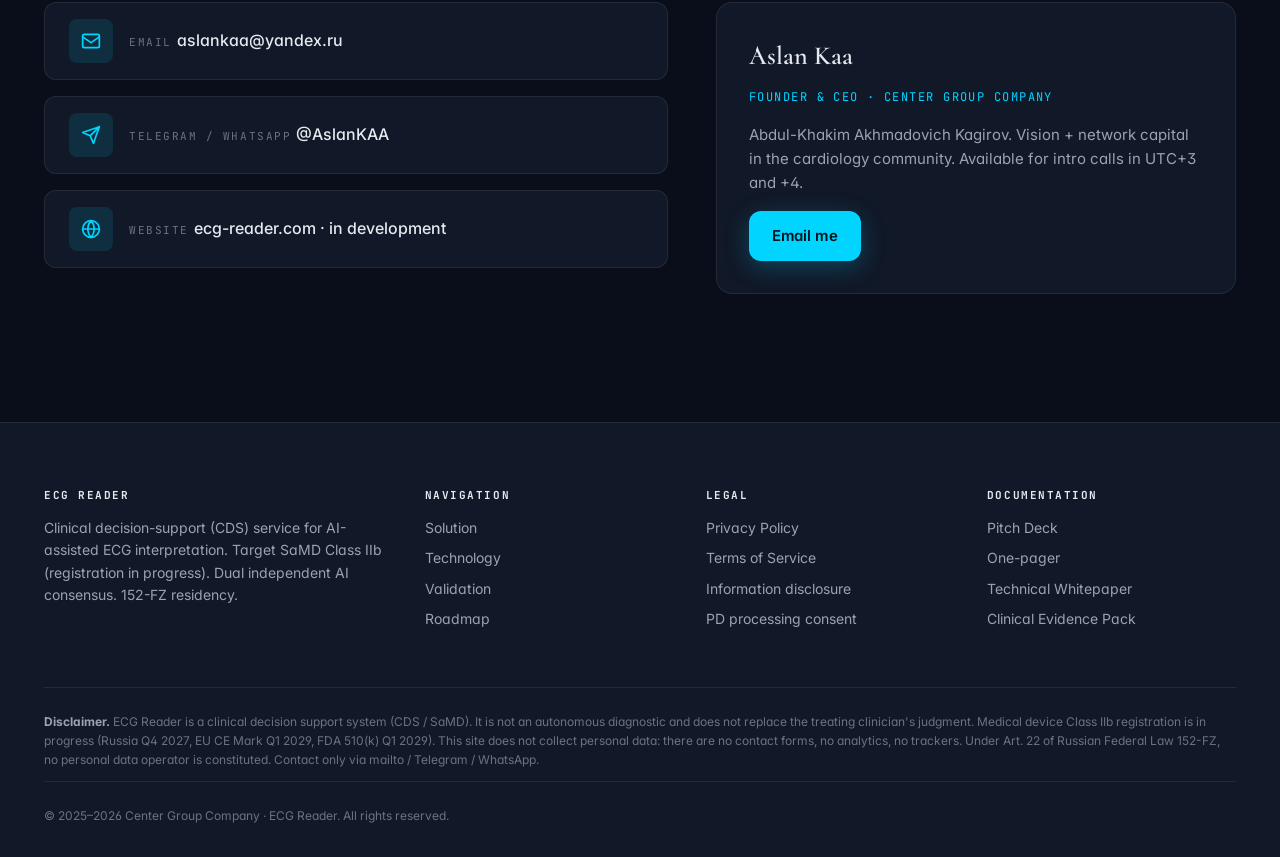
==== commit 56d56f9f: "Скачивание APK: прямая кнопка + QR на /download/, плавающая иконка приложения на главной, зацикленна" ====
--- a/index.html
+++ b/index.html
@@ -44,6 +44,19 @@
   <link href="https://fonts.googleapis.com/css2?family=Cormorant+Garamond:ital,wght@0,500;0,600;0,700;1,500;1,600&family=Inter:wght@400;500;600;700&family=JetBrains+Mono:wght@400;500;600&family=Cairo:wght@500;600;700&display=swap" rel="stylesheet" />
 
   <link rel="stylesheet" href="assets/styles.css" />
+  <style>
+    .app-fab{position:fixed;right:20px;bottom:20px;z-index:60;display:inline-flex;align-items:center;gap:9px;
+      padding:11px 16px 11px 13px;border-radius:999px;text-decoration:none;
+      background:var(--accent,#00b8d4);color:#001520;font-weight:700;font-size:14px;
+      box-shadow:0 10px 30px -8px rgba(0,184,212,.55);transition:transform .2s,box-shadow .2s,opacity .3s;
+      border:1px solid rgba(255,255,255,.25)}
+    .app-fab:hover{transform:translateY(-2px);box-shadow:0 16px 40px -8px rgba(0,184,212,.7)}
+    .app-fab svg{width:20px;height:20px;flex:none}
+    .app-fab .fab-x{display:none;margin-left:2px;font-weight:700;opacity:.65;font-size:16px;line-height:1;padding:0 2px}
+    .app-fab.collapsed .fab-label{display:none}
+    @media(max-width:560px){.app-fab{right:14px;bottom:14px;padding:11px 14px}}
+    @media print{.app-fab{display:none}}
+  </style>
 </head>
 <body>
 
@@ -744,6 +757,15 @@
     </div>
   </footer>
 
+  <!-- ================== APP DOWNLOAD FAB ================== -->
+  <a href="download/" class="app-fab" aria-label="Скачать приложение для Android">
+    <svg viewBox="0 0 24 24" fill="none" stroke="currentColor" stroke-width="2.1" stroke-linecap="round" stroke-linejoin="round" aria-hidden="true">
+      <rect x="7" y="2" width="10" height="20" rx="2.5"/><path d="M11 18h2"/>
+      <path d="M12 7v5m0 0l-2-2m2 2l2-2"/>
+    </svg>
+    <span class="fab-label" data-i18n="fab.app">Приложение</span>
+  </a>
+
   <!-- ================== LEGAL BAR (152-ФЗ) ================== -->
   <div class="legal-bar" id="legal-bar" role="status">
     <span class="txt" data-i18n="legal.txt">Сайт не собирает персональные данные и не использует cookie-трекеры. Подробнее — в Privacy Policy.</span>
--- a/assets/styles.css
+++ b/assets/styles.css
@@ -468,15 +468,20 @@
   stroke-linejoin: round;
   stroke-dasharray: 1400;
   stroke-dashoffset: 1400;
-  animation: trace-in 3.2s var(--ease-out) 0.4s forwards,
-             trace-loop 6s linear 3.6s infinite;
-}
-@keyframes trace-in {
-  to { stroke-dashoffset: 0; }
+  animation: trace-run 5s linear infinite,
+             trace-loop 3s ease-in-out infinite;
+}
+/* Непрерывная развёртка: рисуется слева направо, держится, уходит вправо, повторяется
+   (переход на стыке цикла происходит в невидимой фазе — без скачка). */
+@keyframes trace-run {
+  0%   { stroke-dashoffset: 1400; }
+  42%  { stroke-dashoffset: 0; }
+  58%  { stroke-dashoffset: 0; }
+  100% { stroke-dashoffset: -1400; }
 }
 @keyframes trace-loop {
   0%   { filter: drop-shadow(0 0 8px rgba(0,212,255,0.4)); }
-  50%  { filter: drop-shadow(0 0 24px rgba(0,212,255,0.7)); }
+  50%  { filter: drop-shadow(0 0 22px rgba(0,212,255,0.75)); }
   100% { filter: drop-shadow(0 0 8px rgba(0,212,255,0.4)); }
 }
 
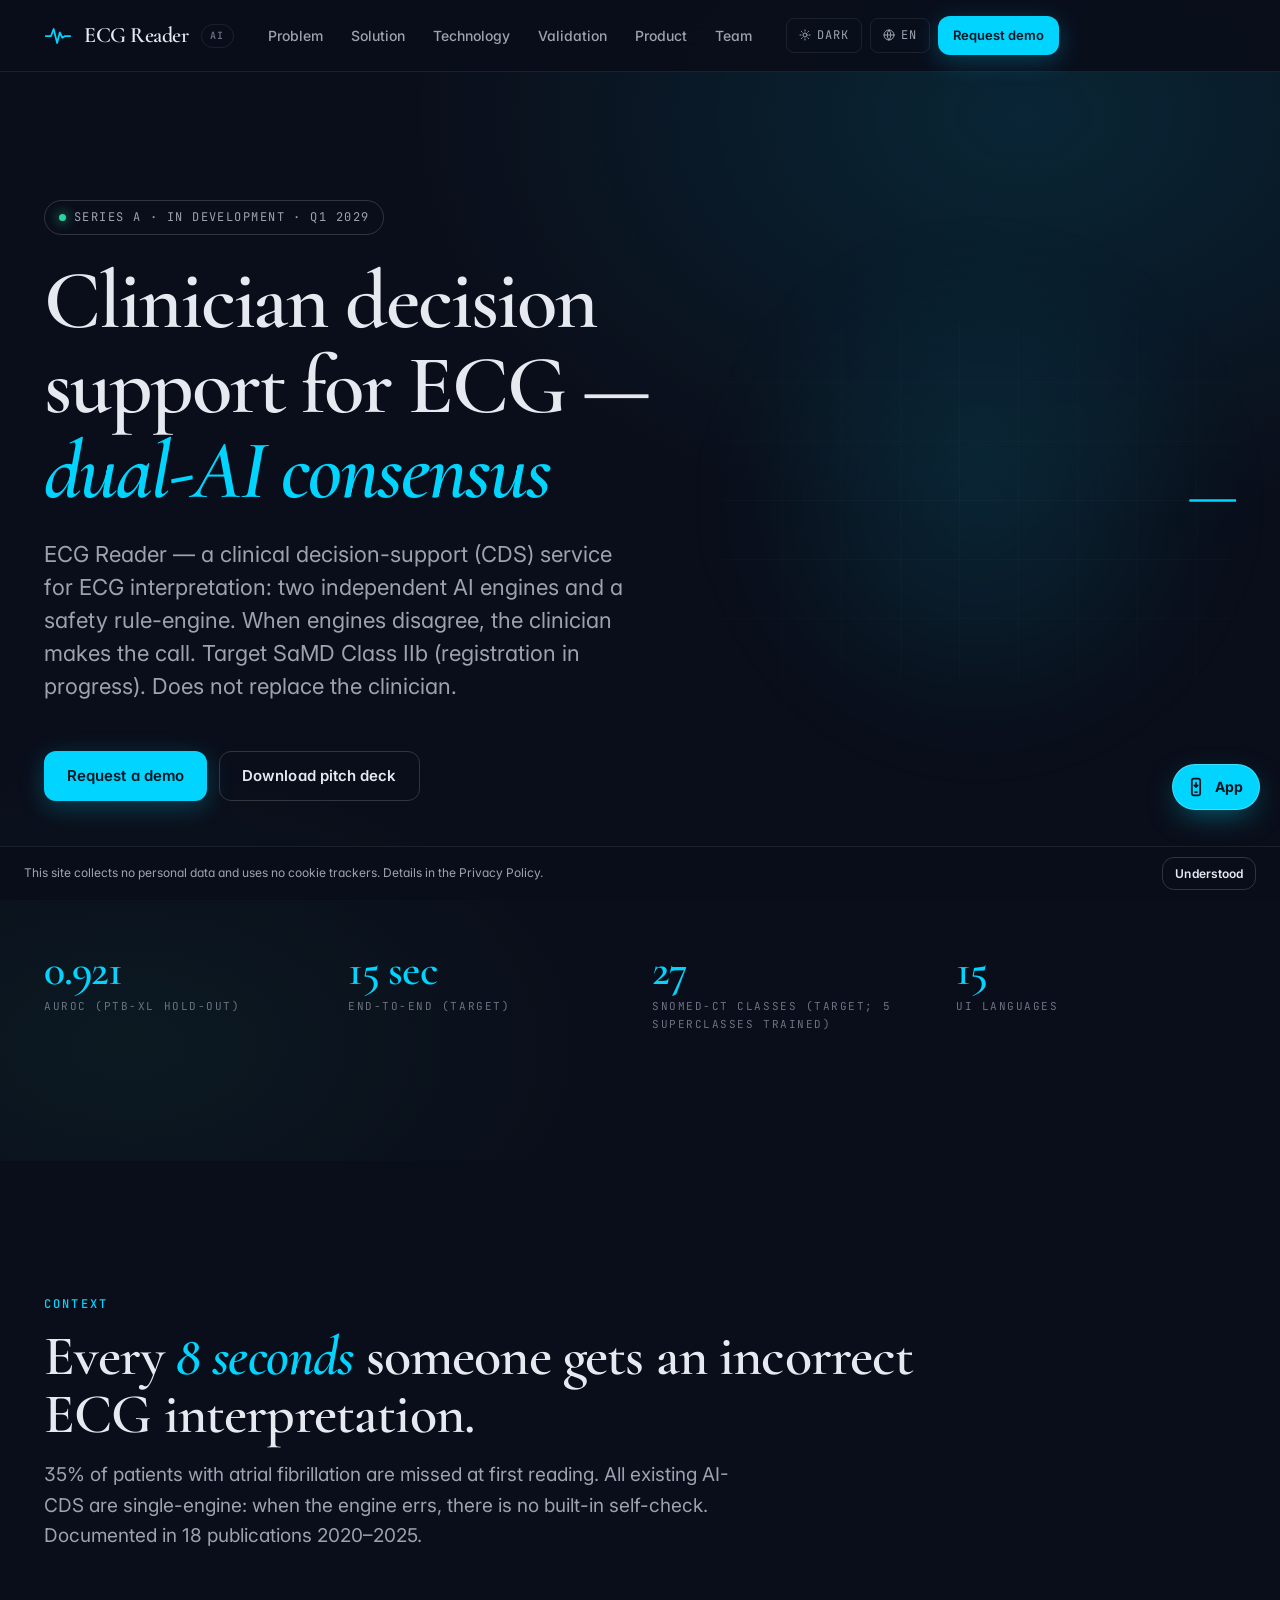
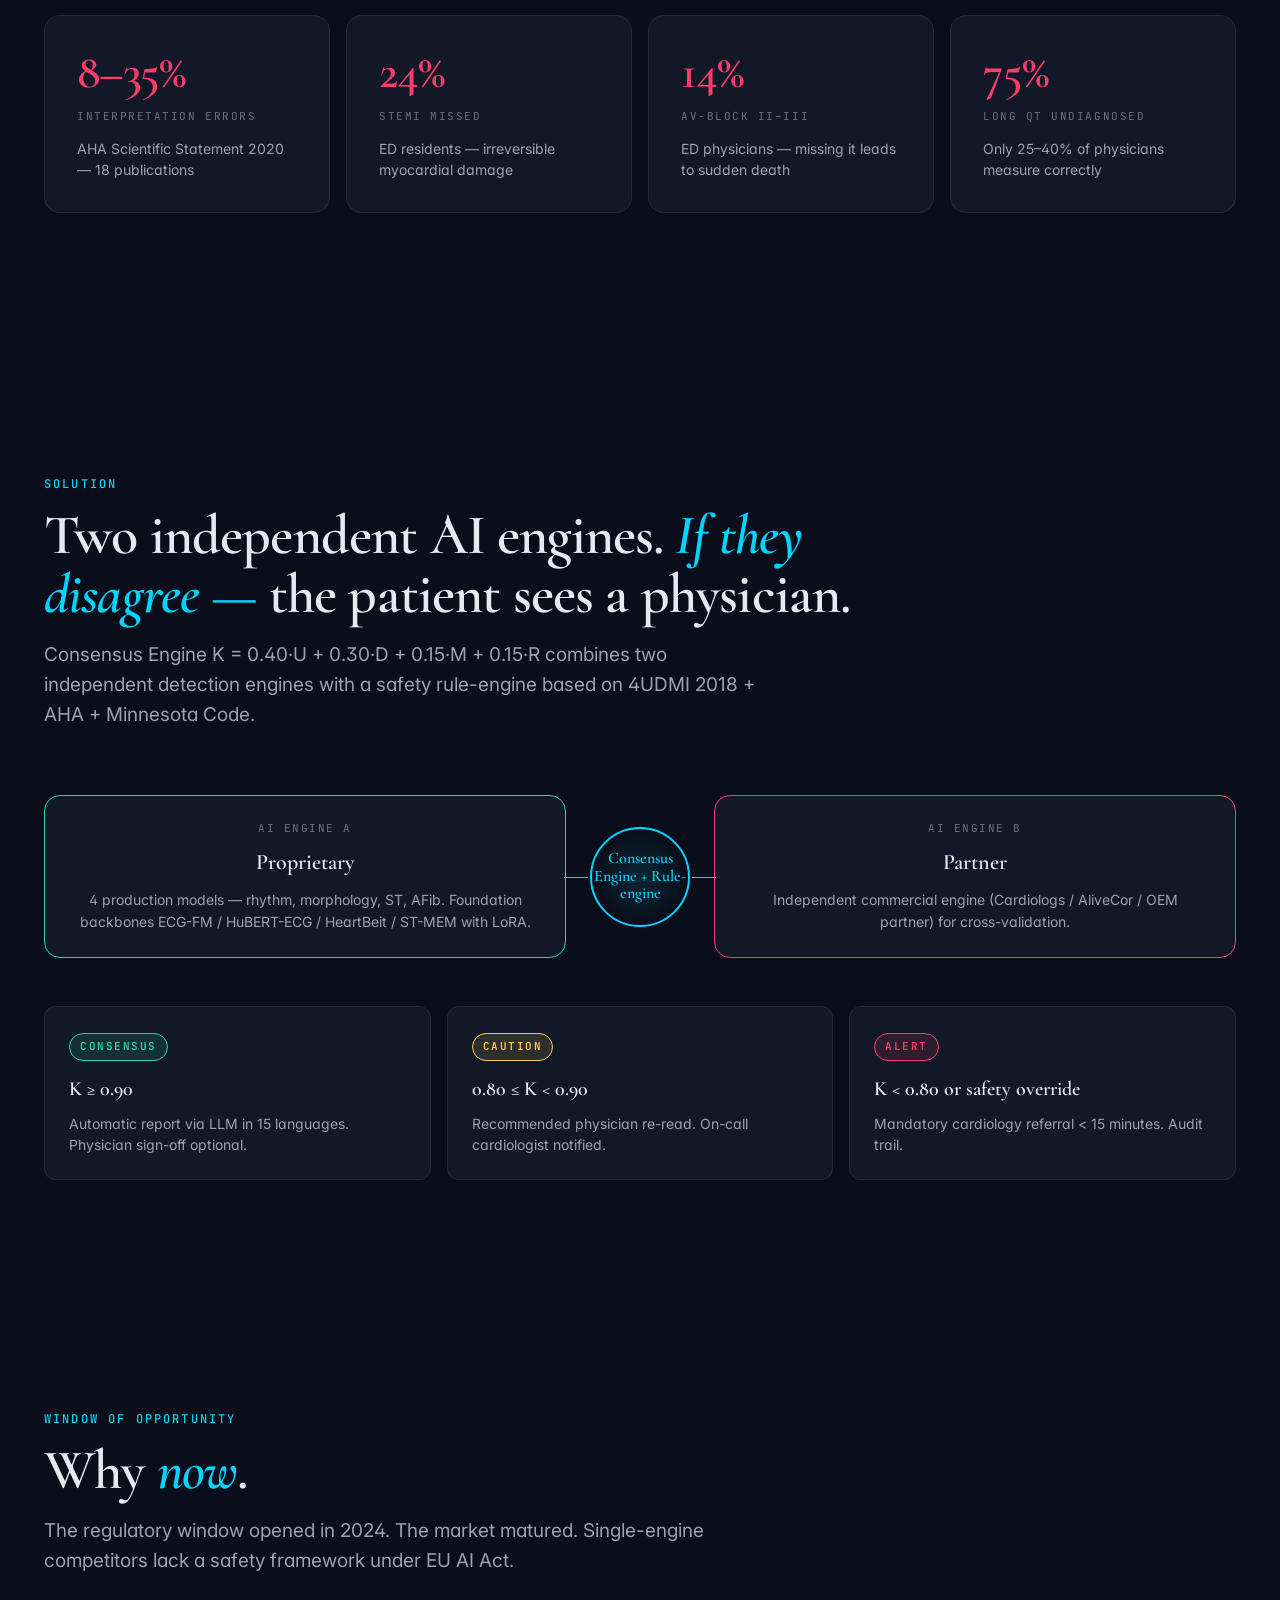
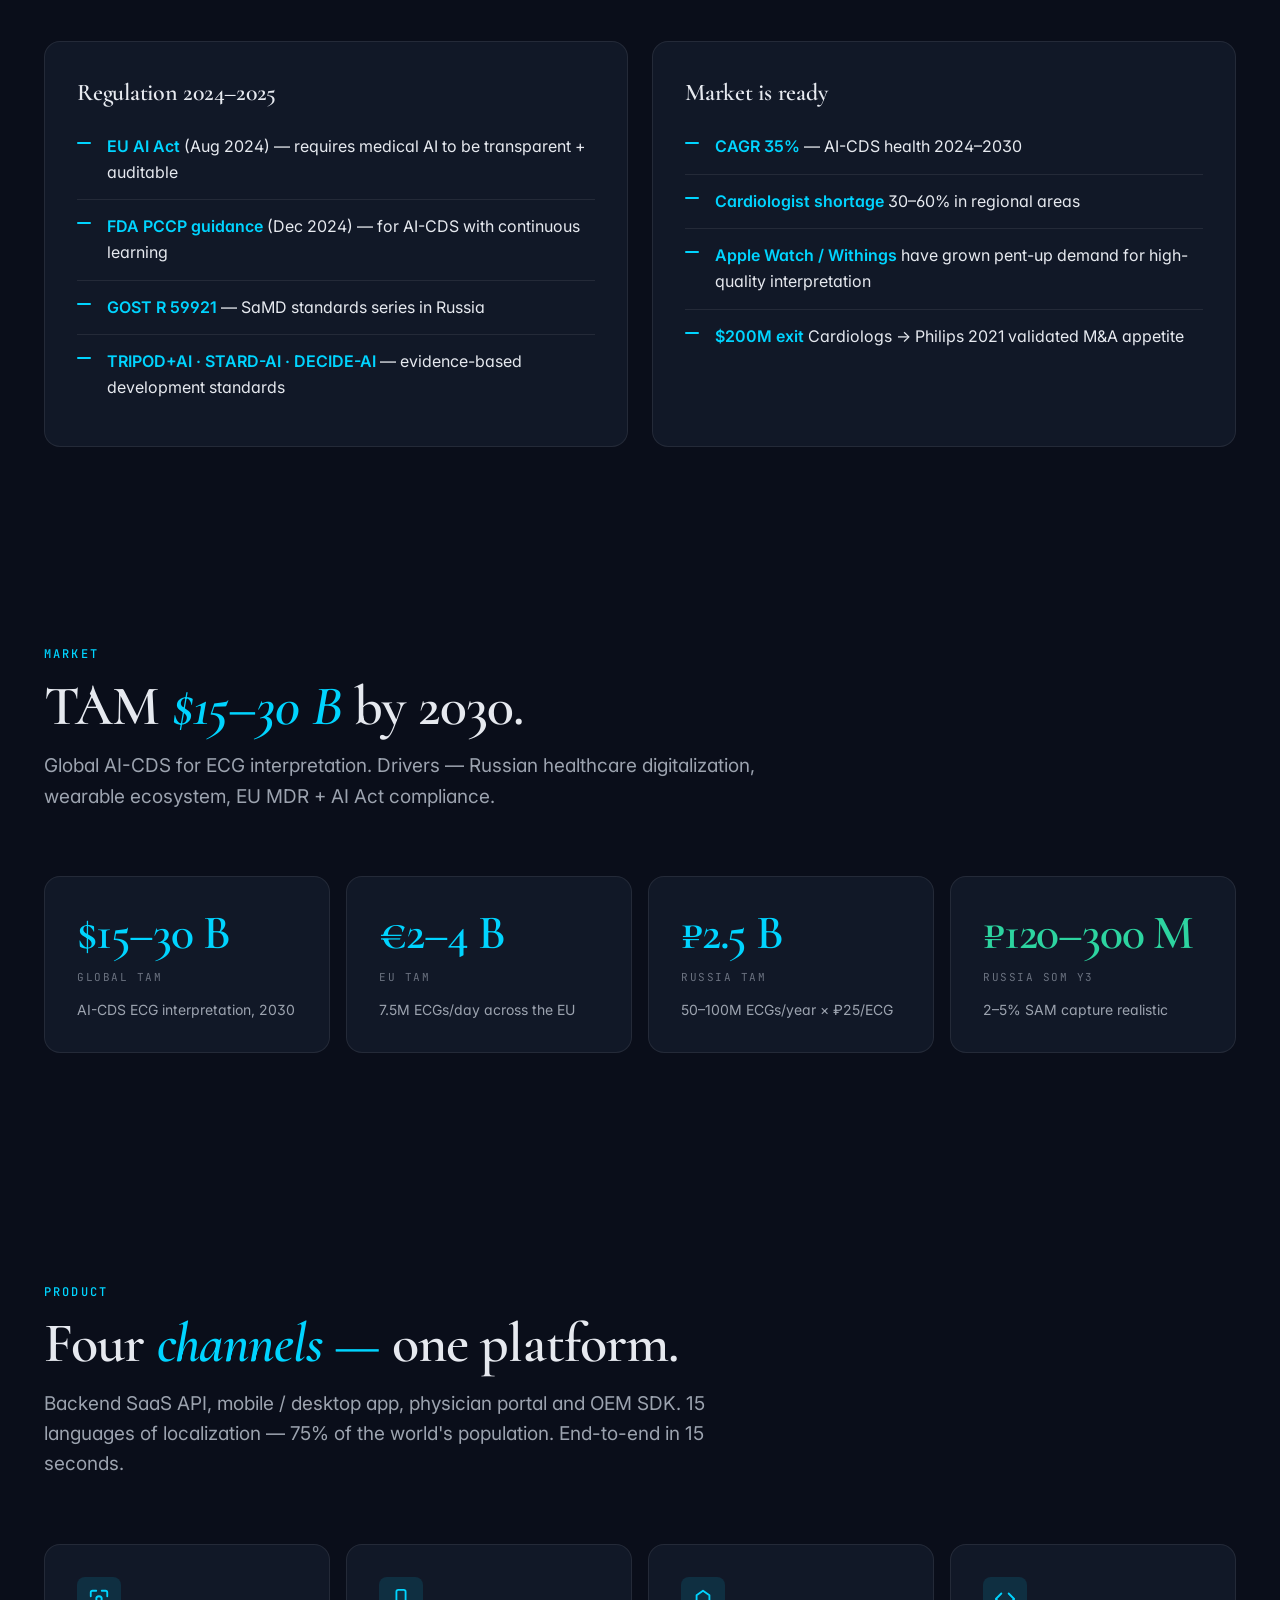
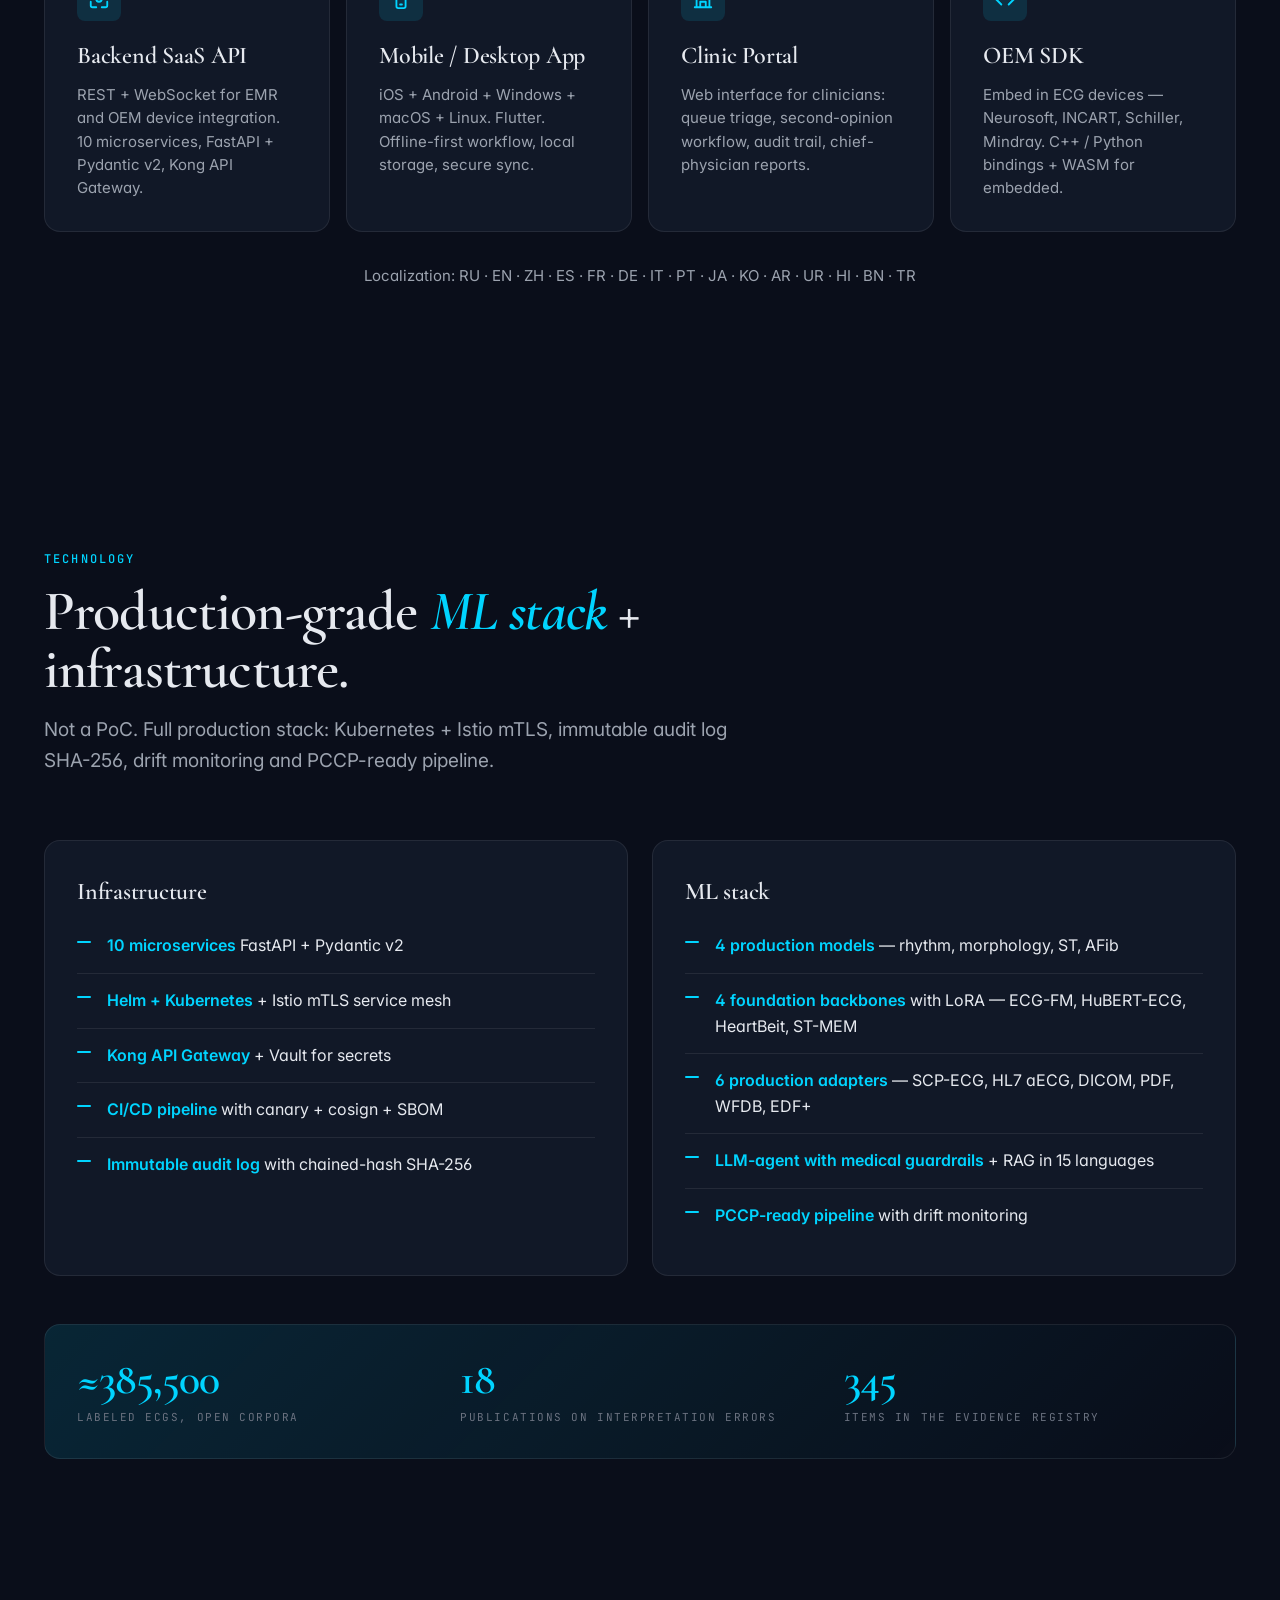
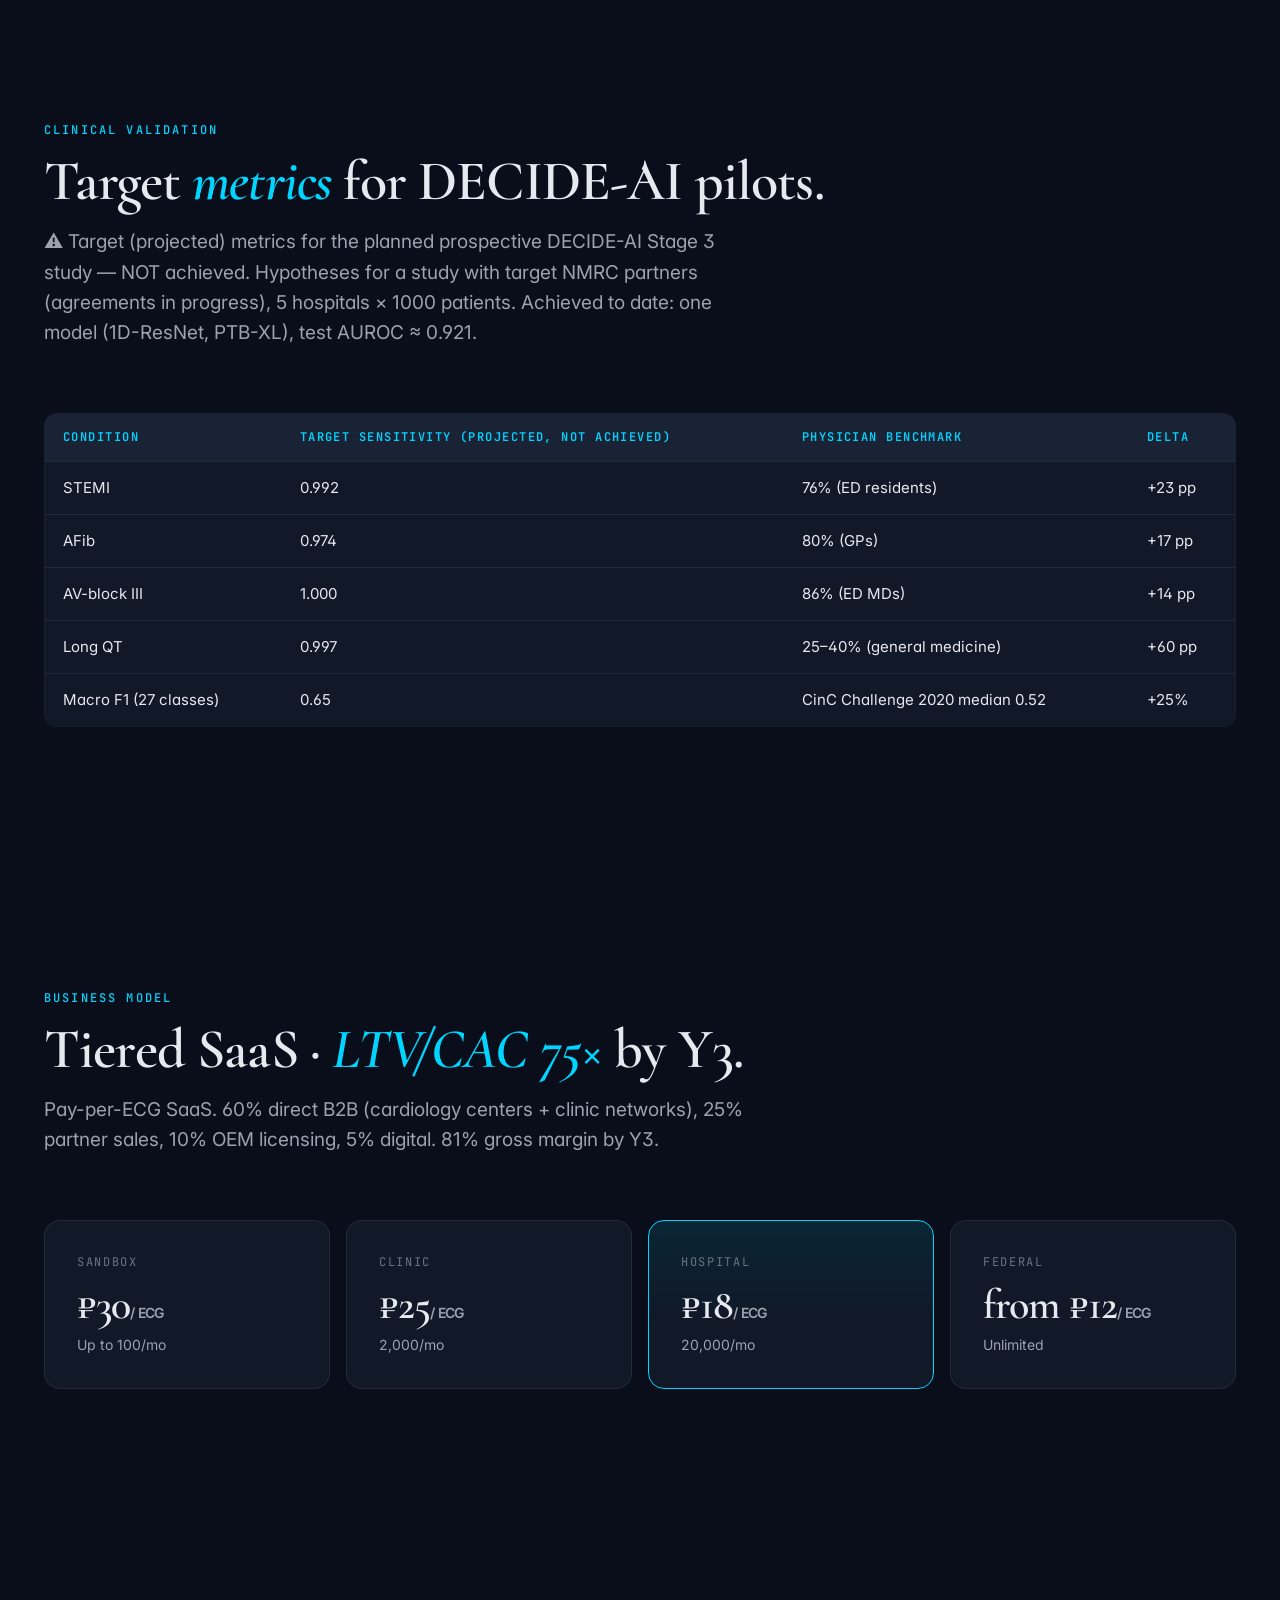
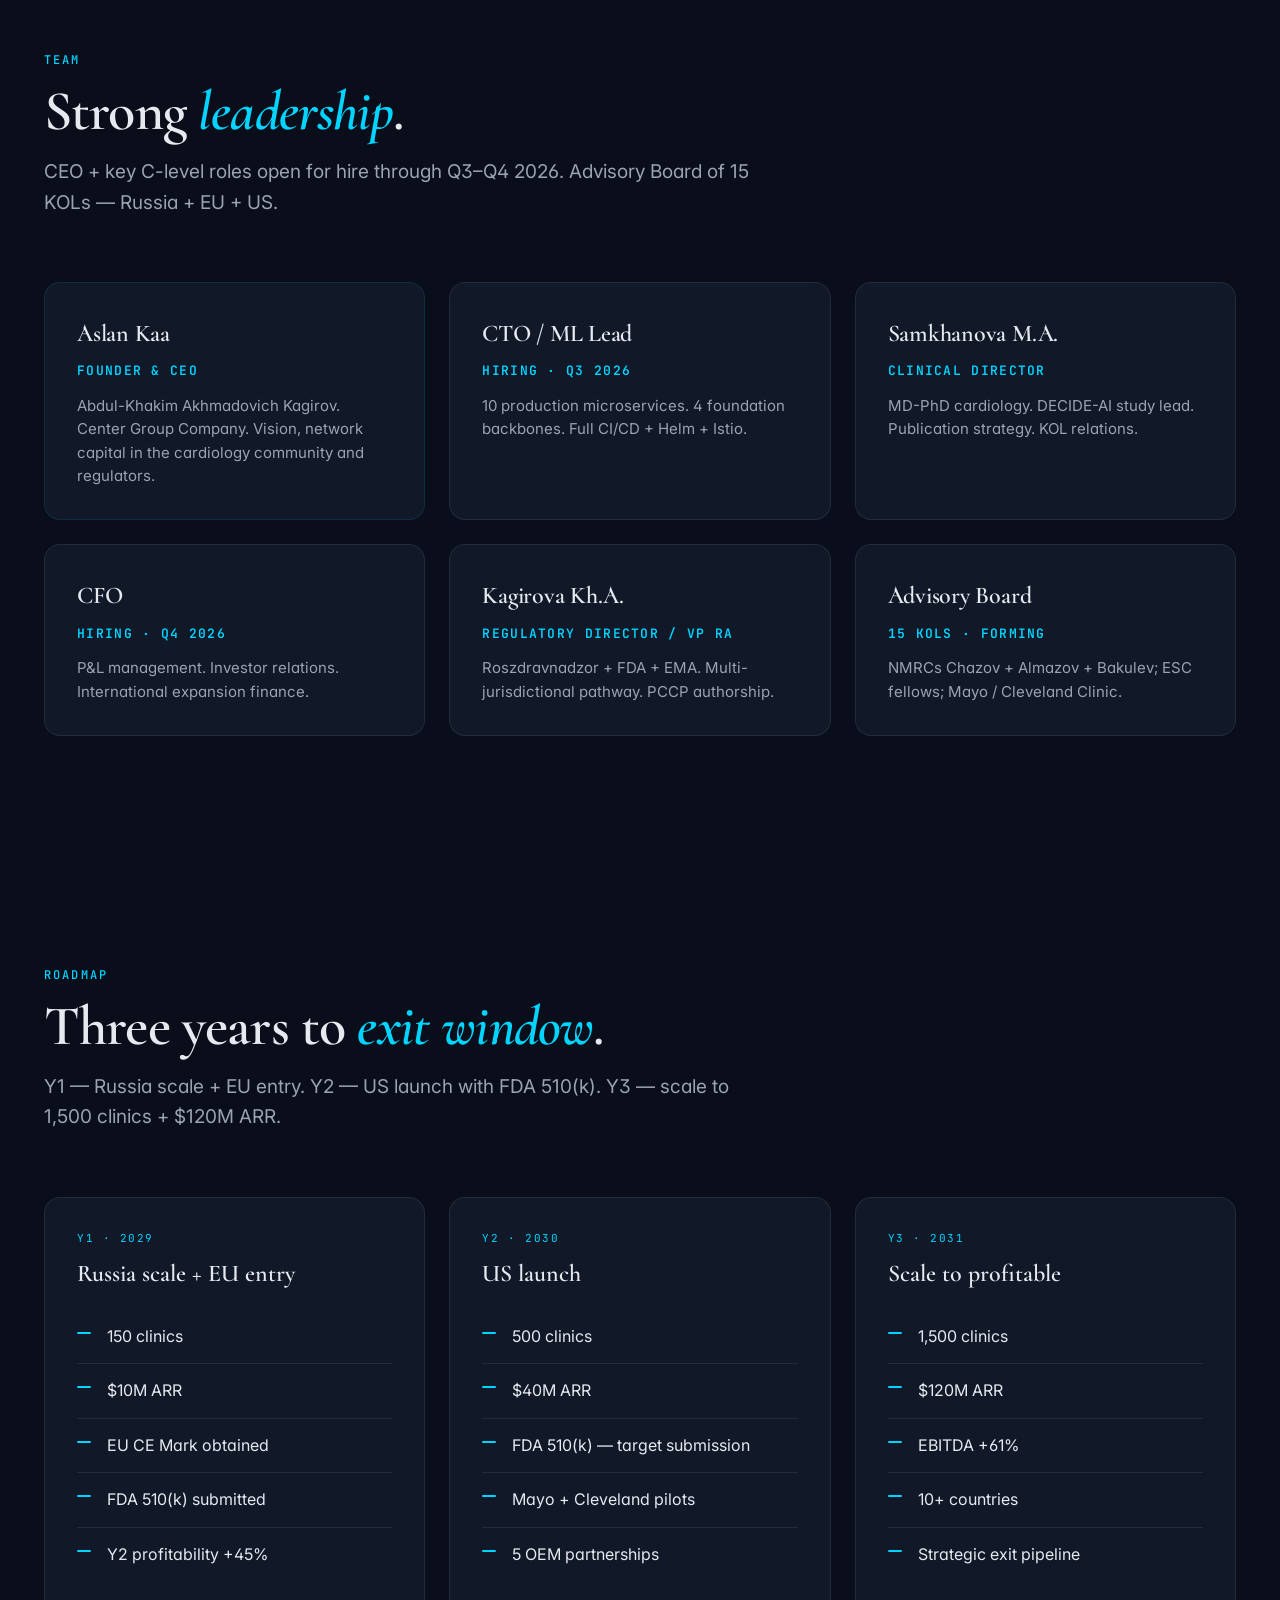
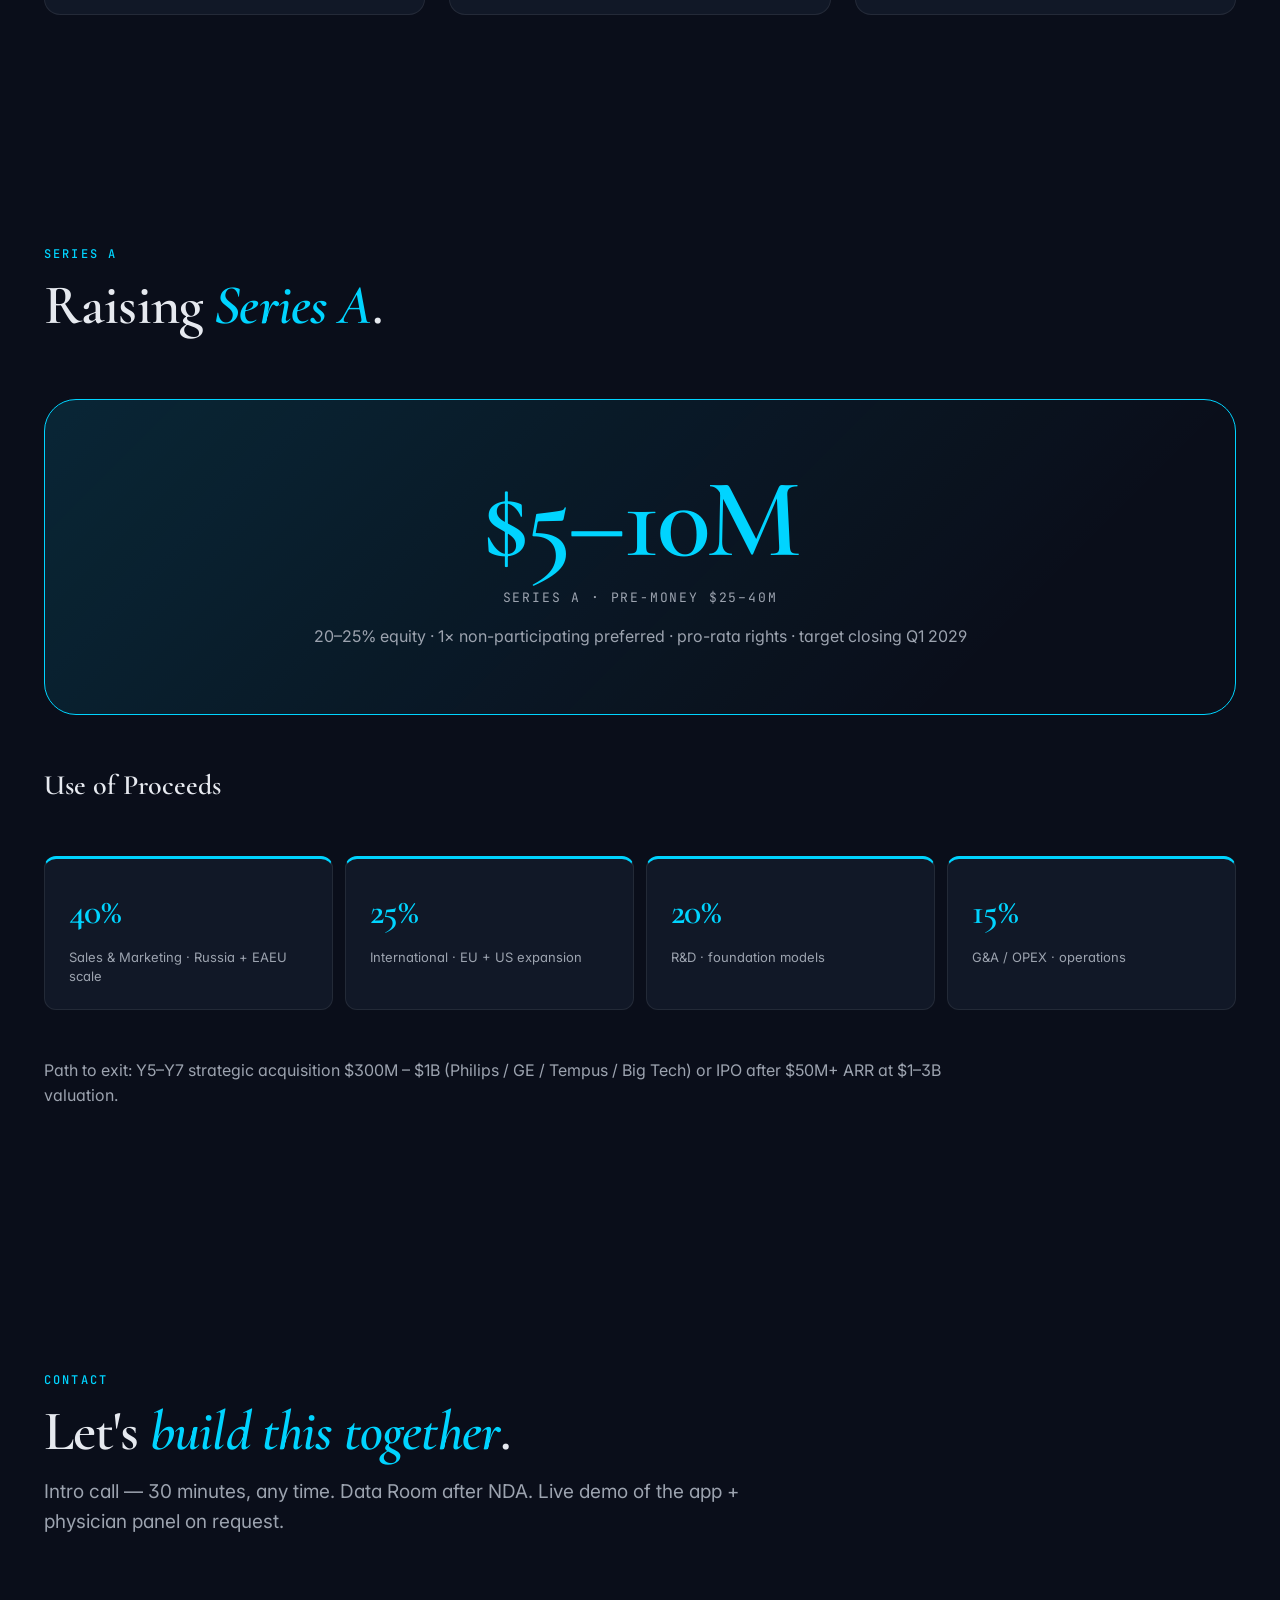
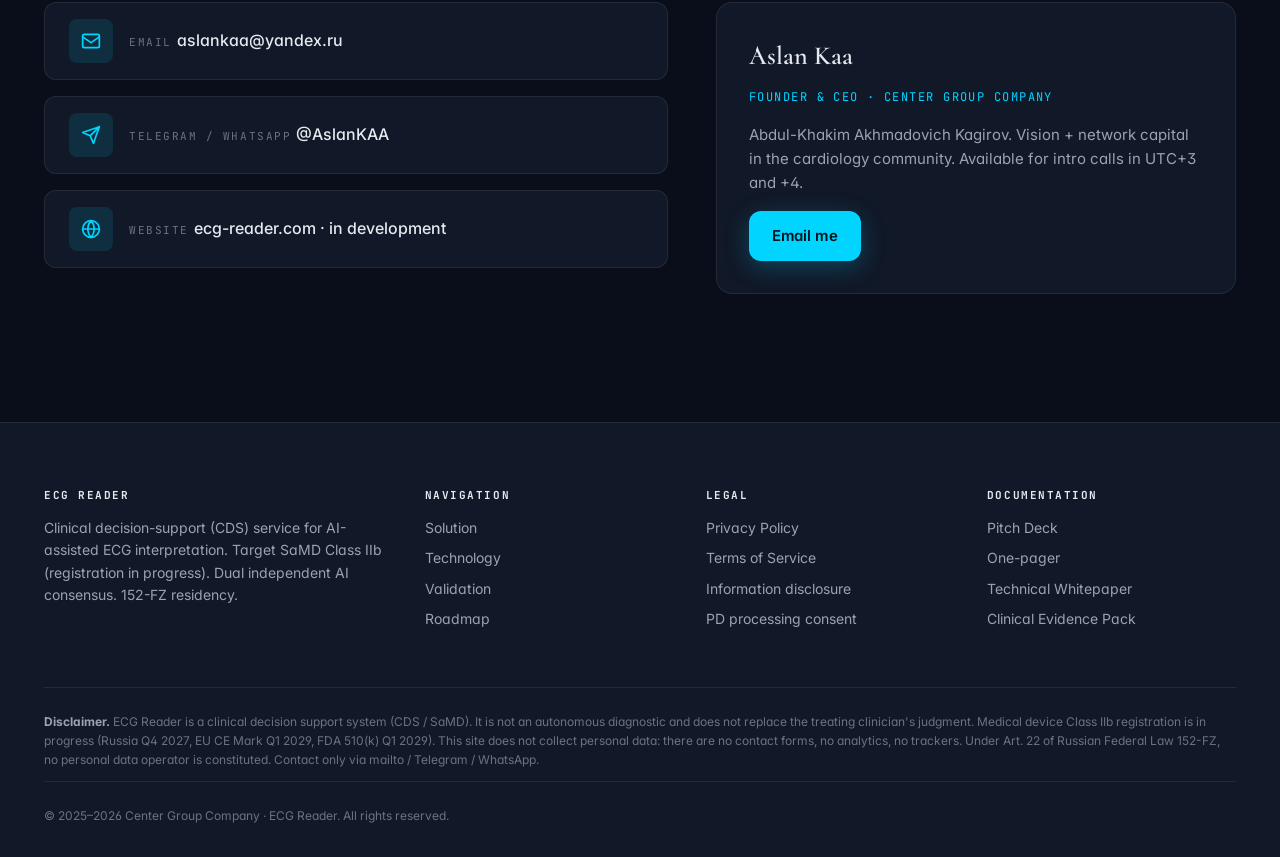
==== commit 9d209030: "FAB: иконка приложения видна над 152-ФЗ баннером на мобильном - FAB перенесён в DOM после legal-bar," ====
--- a/index.html
+++ b/index.html
@@ -45,16 +45,20 @@
 
   <link rel="stylesheet" href="assets/styles.css" />
   <style>
-    .app-fab{position:fixed;right:20px;bottom:20px;z-index:60;display:inline-flex;align-items:center;gap:9px;
+    .app-fab{position:fixed;right:20px;bottom:20px;z-index:95;display:inline-flex;align-items:center;gap:9px;
       padding:11px 16px 11px 13px;border-radius:999px;text-decoration:none;
       background:var(--accent,#00b8d4);color:#001520;font-weight:700;font-size:14px;
-      box-shadow:0 10px 30px -8px rgba(0,184,212,.55);transition:transform .2s,box-shadow .2s,opacity .3s;
+      box-shadow:0 10px 30px -8px rgba(0,184,212,.55);transition:transform .2s,box-shadow .2s,bottom .3s;
       border:1px solid rgba(255,255,255,.25)}
     .app-fab:hover{transform:translateY(-2px);box-shadow:0 16px 40px -8px rgba(0,184,212,.7)}
     .app-fab svg{width:20px;height:20px;flex:none}
-    .app-fab .fab-x{display:none;margin-left:2px;font-weight:700;opacity:.65;font-size:16px;line-height:1;padding:0 2px}
-    .app-fab.collapsed .fab-label{display:none}
-    @media(max-width:560px){.app-fab{right:14px;bottom:14px;padding:11px 14px}}
+    /* Пока виден 152-ФЗ баннер (полная ширина низа, z-index 90) — поднимаем иконку над ним.
+       После закрытия (.hidden) или удаления баннера иконка опускается к низу. */
+    .legal-bar:not(.hidden) ~ .app-fab{bottom:90px}
+    @media(max-width:560px){
+      .app-fab{right:14px;bottom:16px;padding:11px 14px}
+      .legal-bar:not(.hidden) ~ .app-fab{bottom:104px}
+    }
     @media print{.app-fab{display:none}}
   </style>
 </head>
@@ -757,7 +761,13 @@
     </div>
   </footer>
 
-  <!-- ================== APP DOWNLOAD FAB ================== -->
+  <!-- ================== LEGAL BAR (152-ФЗ) ================== -->
+  <div class="legal-bar" id="legal-bar" role="status">
+    <span class="txt" data-i18n="legal.txt">Сайт не собирает персональные данные и не использует cookie-трекеры. Подробнее — в Privacy Policy.</span>
+    <button class="btn btn-ghost btn-sm" data-act="ok" data-i18n="legal.ok">Понятно</button>
+  </div>
+
+  <!-- ================== APP DOWNLOAD FAB (после legal-bar — для sibling-селектора) ================== -->
   <a href="download/" class="app-fab" aria-label="Скачать приложение для Android">
     <svg viewBox="0 0 24 24" fill="none" stroke="currentColor" stroke-width="2.1" stroke-linecap="round" stroke-linejoin="round" aria-hidden="true">
       <rect x="7" y="2" width="10" height="20" rx="2.5"/><path d="M11 18h2"/>
@@ -766,12 +776,6 @@
     <span class="fab-label" data-i18n="fab.app">Приложение</span>
   </a>
 
-  <!-- ================== LEGAL BAR (152-ФЗ) ================== -->
-  <div class="legal-bar" id="legal-bar" role="status">
-    <span class="txt" data-i18n="legal.txt">Сайт не собирает персональные данные и не использует cookie-трекеры. Подробнее — в Privacy Policy.</span>
-    <button class="btn btn-ghost btn-sm" data-act="ok" data-i18n="legal.ok">Понятно</button>
-  </div>
-
   <script src="assets/i18n.js"></script>
   <script src="assets/app.js"></script>
 </body>
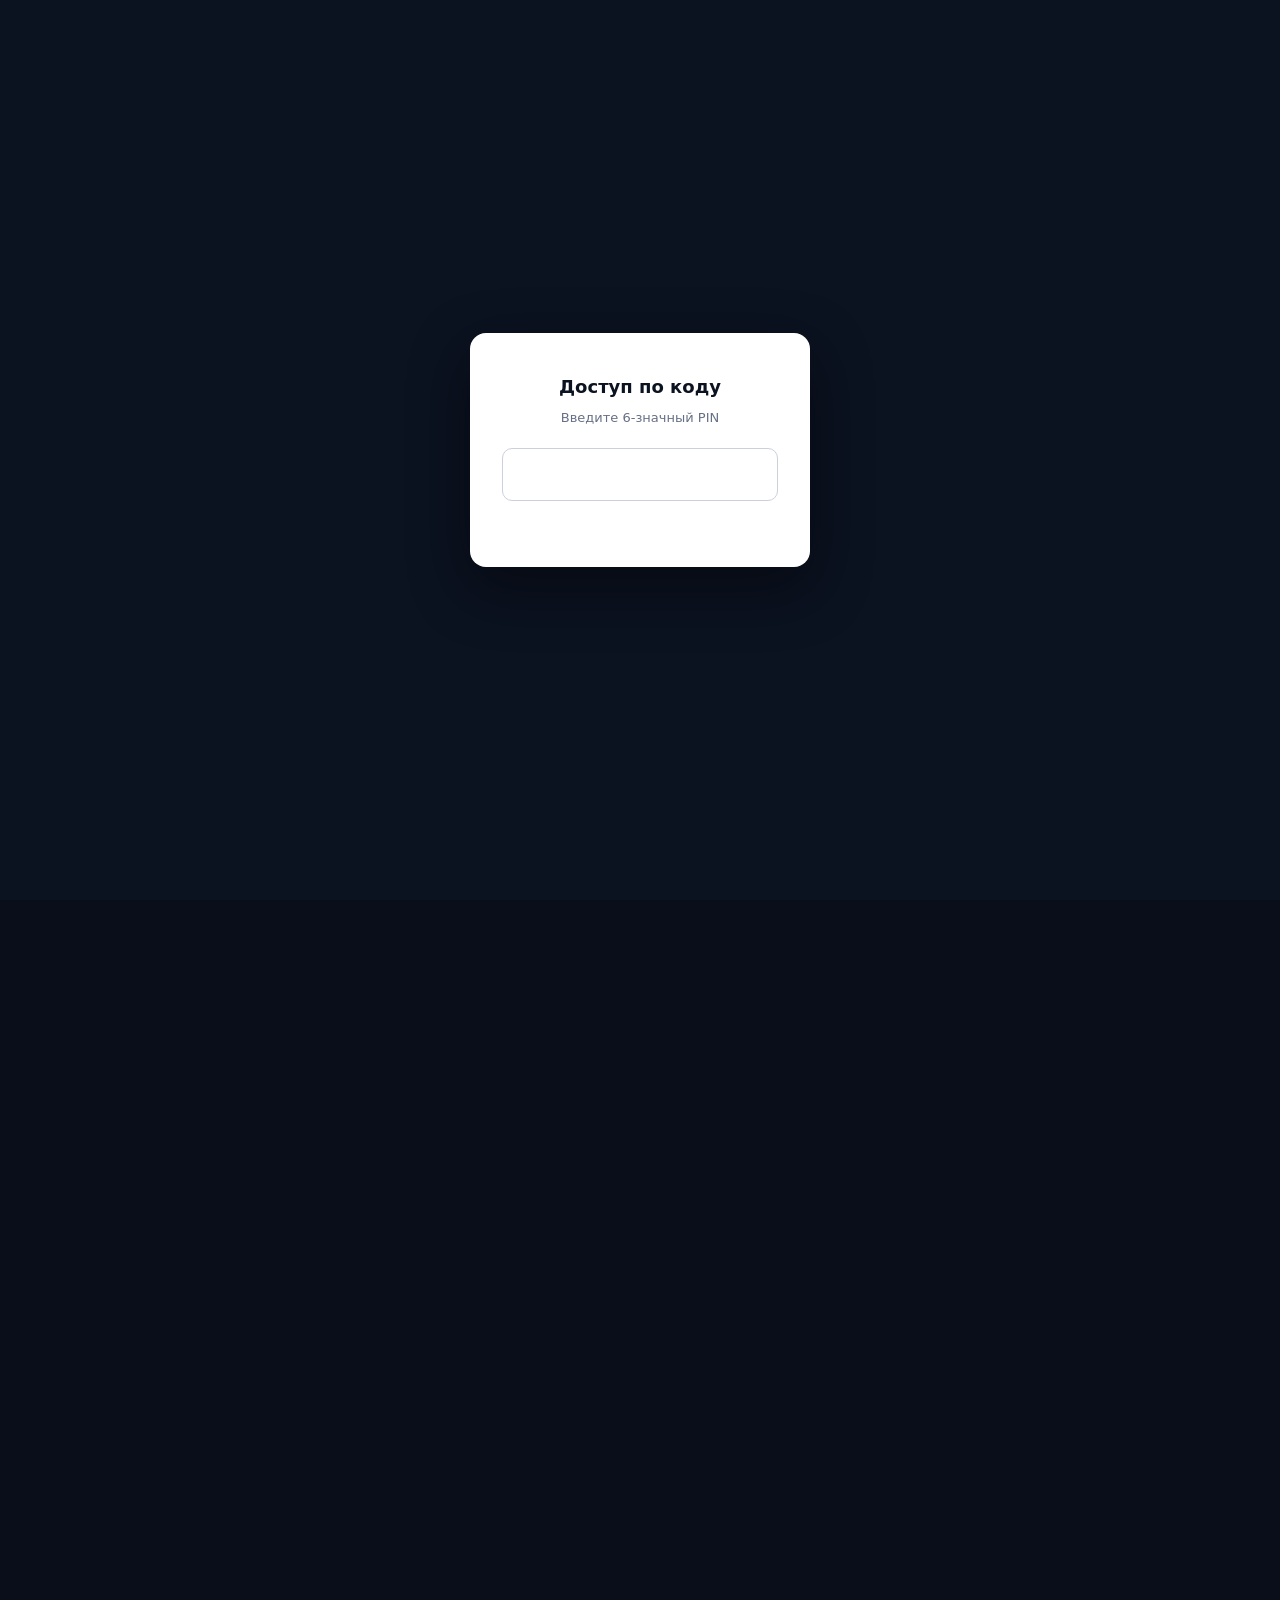
==== commit d0067421: "Add access gate" ====
--- a/index.html
+++ b/index.html
@@ -1,6 +1,7 @@
 <!DOCTYPE html>
 <html lang="ru" dir="ltr" data-theme="dark">
 <head>
+<script src="/gate.js"></script>
   <meta charset="UTF-8" />
   <meta name="viewport" content="width=device-width, initial-scale=1, viewport-fit=cover" />
   <meta name="theme-color" content="#0a0e1a" />
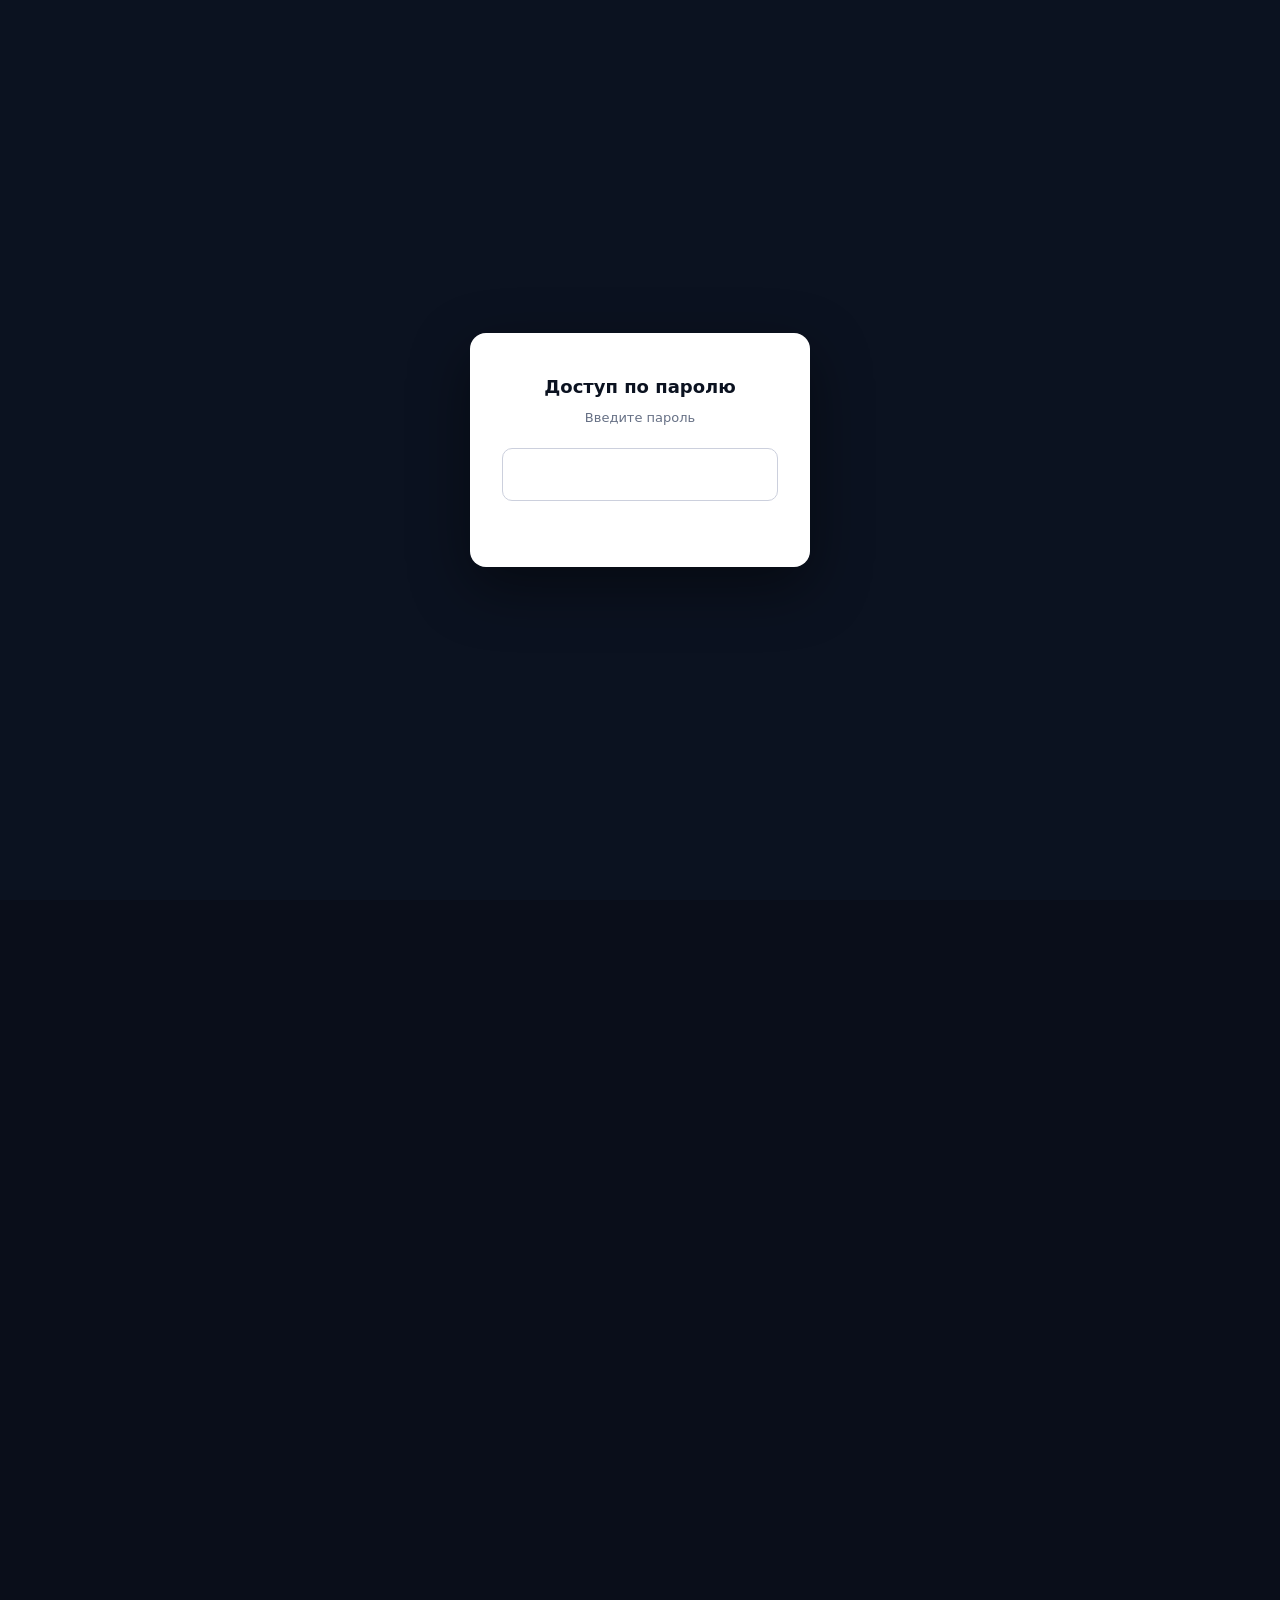
==== commit 40437f2d: "Соответствие законодательству РФ (2026-09-21): шрифты/скрипты с сайта вместо Google и зарубежных CDN" ====
--- a/index.html
+++ b/index.html
@@ -40,9 +40,7 @@
   <link rel="apple-touch-icon" href="svg/favicon.svg" />
 
   <!-- Fonts -->
-  <link rel="preconnect" href="https://fonts.googleapis.com" />
-  <link rel="preconnect" href="https://fonts.gstatic.com" crossorigin />
-  <link href="https://fonts.googleapis.com/css2?family=Cormorant+Garamond:ital,wght@0,500;0,600;0,700;1,500;1,600&family=Inter:wght@400;500;600;700&family=JetBrains+Mono:wght@400;500;600&family=Cairo:wght@500;600;700&display=swap" rel="stylesheet" />
+  <link href="_fonts/g_9284f21ec0.css" rel="stylesheet" />
 
   <link rel="stylesheet" href="assets/styles.css" />
   <style>
--- a/_fonts/g_9284f21ec0.css
+++ b/_fonts/g_9284f21ec0.css
@@ -0,0 +1,720 @@
+/* arabic */
+@font-face {
+  font-family: 'Cairo';
+  font-style: normal;
+  font-weight: 500;
+  font-display: swap;
+  src: url(SLXVc1nY6HkvangtZmpQdkhzfH5lkSscQyyS4J0.woff2) format('woff2');
+  unicode-range: U+0600-06FF, U+0750-077F, U+0870-088E, U+0890-0891, U+0897-08E1, U+08E3-08FF, U+200C-200E, U+2010-2011, U+204F, U+2E41, U+FB50-FDFF, U+FE70-FE74, U+FE76-FEFC, U+102E0-102FB, U+10E60-10E7E, U+10EC2-10EC4, U+10EFC-10EFF, U+1EE00-1EE03, U+1EE05-1EE1F, U+1EE21-1EE22, U+1EE24, U+1EE27, U+1EE29-1EE32, U+1EE34-1EE37, U+1EE39, U+1EE3B, U+1EE42, U+1EE47, U+1EE49, U+1EE4B, U+1EE4D-1EE4F, U+1EE51-1EE52, U+1EE54, U+1EE57, U+1EE59, U+1EE5B, U+1EE5D, U+1EE5F, U+1EE61-1EE62, U+1EE64, U+1EE67-1EE6A, U+1EE6C-1EE72, U+1EE74-1EE77, U+1EE79-1EE7C, U+1EE7E, U+1EE80-1EE89, U+1EE8B-1EE9B, U+1EEA1-1EEA3, U+1EEA5-1EEA9, U+1EEAB-1EEBB, U+1EEF0-1EEF1;
+}
+/* latin-ext */
+@font-face {
+  font-family: 'Cairo';
+  font-style: normal;
+  font-weight: 500;
+  font-display: swap;
+  src: url(SLXVc1nY6HkvangtZmpQdkhzfH5lkSscSCyS4J0.woff2) format('woff2');
+  unicode-range: U+0100-02BA, U+02BD-02C5, U+02C7-02CC, U+02CE-02D7, U+02DD-02FF, U+0304, U+0308, U+0329, U+1D00-1DBF, U+1E00-1E9F, U+1EF2-1EFF, U+2020, U+20A0-20AB, U+20AD-20C0, U+2113, U+2C60-2C7F, U+A720-A7FF;
+}
+/* latin */
+@font-face {
+  font-family: 'Cairo';
+  font-style: normal;
+  font-weight: 500;
+  font-display: swap;
+  src: url(SLXVc1nY6HkvangtZmpQdkhzfH5lkSscRiyS.woff2) format('woff2');
+  unicode-range: U+0000-00FF, U+0131, U+0152-0153, U+02BB-02BC, U+02C6, U+02DA, U+02DC, U+0304, U+0308, U+0329, U+2000-206F, U+20AC, U+2122, U+2191, U+2193, U+2212, U+2215, U+FEFF, U+FFFD;
+}
+/* arabic */
+@font-face {
+  font-family: 'Cairo';
+  font-style: normal;
+  font-weight: 600;
+  font-display: swap;
+  src: url(SLXVc1nY6HkvangtZmpQdkhzfH5lkSscQyyS4J0.woff2) format('woff2');
+  unicode-range: U+0600-06FF, U+0750-077F, U+0870-088E, U+0890-0891, U+0897-08E1, U+08E3-08FF, U+200C-200E, U+2010-2011, U+204F, U+2E41, U+FB50-FDFF, U+FE70-FE74, U+FE76-FEFC, U+102E0-102FB, U+10E60-10E7E, U+10EC2-10EC4, U+10EFC-10EFF, U+1EE00-1EE03, U+1EE05-1EE1F, U+1EE21-1EE22, U+1EE24, U+1EE27, U+1EE29-1EE32, U+1EE34-1EE37, U+1EE39, U+1EE3B, U+1EE42, U+1EE47, U+1EE49, U+1EE4B, U+1EE4D-1EE4F, U+1EE51-1EE52, U+1EE54, U+1EE57, U+1EE59, U+1EE5B, U+1EE5D, U+1EE5F, U+1EE61-1EE62, U+1EE64, U+1EE67-1EE6A, U+1EE6C-1EE72, U+1EE74-1EE77, U+1EE79-1EE7C, U+1EE7E, U+1EE80-1EE89, U+1EE8B-1EE9B, U+1EEA1-1EEA3, U+1EEA5-1EEA9, U+1EEAB-1EEBB, U+1EEF0-1EEF1;
+}
+/* latin-ext */
+@font-face {
+  font-family: 'Cairo';
+  font-style: normal;
+  font-weight: 600;
+  font-display: swap;
+  src: url(SLXVc1nY6HkvangtZmpQdkhzfH5lkSscSCyS4J0.woff2) format('woff2');
+  unicode-range: U+0100-02BA, U+02BD-02C5, U+02C7-02CC, U+02CE-02D7, U+02DD-02FF, U+0304, U+0308, U+0329, U+1D00-1DBF, U+1E00-1E9F, U+1EF2-1EFF, U+2020, U+20A0-20AB, U+20AD-20C0, U+2113, U+2C60-2C7F, U+A720-A7FF;
+}
+/* latin */
+@font-face {
+  font-family: 'Cairo';
+  font-style: normal;
+  font-weight: 600;
+  font-display: swap;
+  src: url(SLXVc1nY6HkvangtZmpQdkhzfH5lkSscRiyS.woff2) format('woff2');
+  unicode-range: U+0000-00FF, U+0131, U+0152-0153, U+02BB-02BC, U+02C6, U+02DA, U+02DC, U+0304, U+0308, U+0329, U+2000-206F, U+20AC, U+2122, U+2191, U+2193, U+2212, U+2215, U+FEFF, U+FFFD;
+}
+/* arabic */
+@font-face {
+  font-family: 'Cairo';
+  font-style: normal;
+  font-weight: 700;
+  font-display: swap;
+  src: url(SLXVc1nY6HkvangtZmpQdkhzfH5lkSscQyyS4J0.woff2) format('woff2');
+  unicode-range: U+0600-06FF, U+0750-077F, U+0870-088E, U+0890-0891, U+0897-08E1, U+08E3-08FF, U+200C-200E, U+2010-2011, U+204F, U+2E41, U+FB50-FDFF, U+FE70-FE74, U+FE76-FEFC, U+102E0-102FB, U+10E60-10E7E, U+10EC2-10EC4, U+10EFC-10EFF, U+1EE00-1EE03, U+1EE05-1EE1F, U+1EE21-1EE22, U+1EE24, U+1EE27, U+1EE29-1EE32, U+1EE34-1EE37, U+1EE39, U+1EE3B, U+1EE42, U+1EE47, U+1EE49, U+1EE4B, U+1EE4D-1EE4F, U+1EE51-1EE52, U+1EE54, U+1EE57, U+1EE59, U+1EE5B, U+1EE5D, U+1EE5F, U+1EE61-1EE62, U+1EE64, U+1EE67-1EE6A, U+1EE6C-1EE72, U+1EE74-1EE77, U+1EE79-1EE7C, U+1EE7E, U+1EE80-1EE89, U+1EE8B-1EE9B, U+1EEA1-1EEA3, U+1EEA5-1EEA9, U+1EEAB-1EEBB, U+1EEF0-1EEF1;
+}
+/* latin-ext */
+@font-face {
+  font-family: 'Cairo';
+  font-style: normal;
+  font-weight: 700;
+  font-display: swap;
+  src: url(SLXVc1nY6HkvangtZmpQdkhzfH5lkSscSCyS4J0.woff2) format('woff2');
+  unicode-range: U+0100-02BA, U+02BD-02C5, U+02C7-02CC, U+02CE-02D7, U+02DD-02FF, U+0304, U+0308, U+0329, U+1D00-1DBF, U+1E00-1E9F, U+1EF2-1EFF, U+2020, U+20A0-20AB, U+20AD-20C0, U+2113, U+2C60-2C7F, U+A720-A7FF;
+}
+/* latin */
+@font-face {
+  font-family: 'Cairo';
+  font-style: normal;
+  font-weight: 700;
+  font-display: swap;
+  src: url(SLXVc1nY6HkvangtZmpQdkhzfH5lkSscRiyS.woff2) format('woff2');
+  unicode-range: U+0000-00FF, U+0131, U+0152-0153, U+02BB-02BC, U+02C6, U+02DA, U+02DC, U+0304, U+0308, U+0329, U+2000-206F, U+20AC, U+2122, U+2191, U+2193, U+2212, U+2215, U+FEFF, U+FFFD;
+}
+/* cyrillic-ext */
+@font-face {
+  font-family: 'Cormorant Garamond';
+  font-style: italic;
+  font-weight: 500;
+  font-display: swap;
+  src: url(co3ZmX5slCNuHLi8bLeY9MK7whWMhyjYrEtFmSq17w.woff2) format('woff2');
+  unicode-range: U+0460-052F, U+1C80-1C8A, U+20B4, U+2DE0-2DFF, U+A640-A69F, U+FE2E-FE2F;
+}
+/* cyrillic */
+@font-face {
+  font-family: 'Cormorant Garamond';
+  font-style: italic;
+  font-weight: 500;
+  font-display: swap;
+  src: url(co3ZmX5slCNuHLi8bLeY9MK7whWMhyjYrEtMmSq17w.woff2) format('woff2');
+  unicode-range: U+0301, U+0400-045F, U+0490-0491, U+04B0-04B1, U+2116;
+}
+/* vietnamese */
+@font-face {
+  font-family: 'Cormorant Garamond';
+  font-style: italic;
+  font-weight: 500;
+  font-display: swap;
+  src: url(co3ZmX5slCNuHLi8bLeY9MK7whWMhyjYrEtHmSq17w.woff2) format('woff2');
+  unicode-range: U+0102-0103, U+0110-0111, U+0128-0129, U+0168-0169, U+01A0-01A1, U+01AF-01B0, U+0300-0301, U+0303-0304, U+0308-0309, U+0323, U+0329, U+1EA0-1EF9, U+20AB;
+}
+/* latin-ext */
+@font-face {
+  font-family: 'Cormorant Garamond';
+  font-style: italic;
+  font-weight: 500;
+  font-display: swap;
+  src: url(co3ZmX5slCNuHLi8bLeY9MK7whWMhyjYrEtGmSq17w.woff2) format('woff2');
+  unicode-range: U+0100-02BA, U+02BD-02C5, U+02C7-02CC, U+02CE-02D7, U+02DD-02FF, U+0304, U+0308, U+0329, U+1D00-1DBF, U+1E00-1E9F, U+1EF2-1EFF, U+2020, U+20A0-20AB, U+20AD-20C0, U+2113, U+2C60-2C7F, U+A720-A7FF;
+}
+/* latin */
+@font-face {
+  font-family: 'Cormorant Garamond';
+  font-style: italic;
+  font-weight: 500;
+  font-display: swap;
+  src: url(co3ZmX5slCNuHLi8bLeY9MK7whWMhyjYrEtImSo.woff2) format('woff2');
+  unicode-range: U+0000-00FF, U+0131, U+0152-0153, U+02BB-02BC, U+02C6, U+02DA, U+02DC, U+0304, U+0308, U+0329, U+2000-206F, U+20AC, U+2122, U+2191, U+2193, U+2212, U+2215, U+FEFF, U+FFFD;
+}
+/* cyrillic-ext */
+@font-face {
+  font-family: 'Cormorant Garamond';
+  font-style: italic;
+  font-weight: 600;
+  font-display: swap;
+  src: url(co3ZmX5slCNuHLi8bLeY9MK7whWMhyjYrEtFmSq17w.woff2) format('woff2');
+  unicode-range: U+0460-052F, U+1C80-1C8A, U+20B4, U+2DE0-2DFF, U+A640-A69F, U+FE2E-FE2F;
+}
+/* cyrillic */
+@font-face {
+  font-family: 'Cormorant Garamond';
+  font-style: italic;
+  font-weight: 600;
+  font-display: swap;
+  src: url(co3ZmX5slCNuHLi8bLeY9MK7whWMhyjYrEtMmSq17w.woff2) format('woff2');
+  unicode-range: U+0301, U+0400-045F, U+0490-0491, U+04B0-04B1, U+2116;
+}
+/* vietnamese */
+@font-face {
+  font-family: 'Cormorant Garamond';
+  font-style: italic;
+  font-weight: 600;
+  font-display: swap;
+  src: url(co3ZmX5slCNuHLi8bLeY9MK7whWMhyjYrEtHmSq17w.woff2) format('woff2');
+  unicode-range: U+0102-0103, U+0110-0111, U+0128-0129, U+0168-0169, U+01A0-01A1, U+01AF-01B0, U+0300-0301, U+0303-0304, U+0308-0309, U+0323, U+0329, U+1EA0-1EF9, U+20AB;
+}
+/* latin-ext */
+@font-face {
+  font-family: 'Cormorant Garamond';
+  font-style: italic;
+  font-weight: 600;
+  font-display: swap;
+  src: url(co3ZmX5slCNuHLi8bLeY9MK7whWMhyjYrEtGmSq17w.woff2) format('woff2');
+  unicode-range: U+0100-02BA, U+02BD-02C5, U+02C7-02CC, U+02CE-02D7, U+02DD-02FF, U+0304, U+0308, U+0329, U+1D00-1DBF, U+1E00-1E9F, U+1EF2-1EFF, U+2020, U+20A0-20AB, U+20AD-20C0, U+2113, U+2C60-2C7F, U+A720-A7FF;
+}
+/* latin */
+@font-face {
+  font-family: 'Cormorant Garamond';
+  font-style: italic;
+  font-weight: 600;
+  font-display: swap;
+  src: url(co3ZmX5slCNuHLi8bLeY9MK7whWMhyjYrEtImSo.woff2) format('woff2');
+  unicode-range: U+0000-00FF, U+0131, U+0152-0153, U+02BB-02BC, U+02C6, U+02DA, U+02DC, U+0304, U+0308, U+0329, U+2000-206F, U+20AC, U+2122, U+2191, U+2193, U+2212, U+2215, U+FEFF, U+FFFD;
+}
+/* cyrillic-ext */
+@font-face {
+  font-family: 'Cormorant Garamond';
+  font-style: normal;
+  font-weight: 500;
+  font-display: swap;
+  src: url(co3bmX5slCNuHLi8bLeY9MK7whWMhyjYpHtKgS4.woff2) format('woff2');
+  unicode-range: U+0460-052F, U+1C80-1C8A, U+20B4, U+2DE0-2DFF, U+A640-A69F, U+FE2E-FE2F;
+}
+/* cyrillic */
+@font-face {
+  font-family: 'Cormorant Garamond';
+  font-style: normal;
+  font-weight: 500;
+  font-display: swap;
+  src: url(co3bmX5slCNuHLi8bLeY9MK7whWMhyjYrXtKgS4.woff2) format('woff2');
+  unicode-range: U+0301, U+0400-045F, U+0490-0491, U+04B0-04B1, U+2116;
+}
+/* vietnamese */
+@font-face {
+  font-family: 'Cormorant Garamond';
+  font-style: normal;
+  font-weight: 500;
+  font-display: swap;
+  src: url(co3bmX5slCNuHLi8bLeY9MK7whWMhyjYpntKgS4.woff2) format('woff2');
+  unicode-range: U+0102-0103, U+0110-0111, U+0128-0129, U+0168-0169, U+01A0-01A1, U+01AF-01B0, U+0300-0301, U+0303-0304, U+0308-0309, U+0323, U+0329, U+1EA0-1EF9, U+20AB;
+}
+/* latin-ext */
+@font-face {
+  font-family: 'Cormorant Garamond';
+  font-style: normal;
+  font-weight: 500;
+  font-display: swap;
+  src: url(co3bmX5slCNuHLi8bLeY9MK7whWMhyjYp3tKgS4.woff2) format('woff2');
+  unicode-range: U+0100-02BA, U+02BD-02C5, U+02C7-02CC, U+02CE-02D7, U+02DD-02FF, U+0304, U+0308, U+0329, U+1D00-1DBF, U+1E00-1E9F, U+1EF2-1EFF, U+2020, U+20A0-20AB, U+20AD-20C0, U+2113, U+2C60-2C7F, U+A720-A7FF;
+}
+/* latin */
+@font-face {
+  font-family: 'Cormorant Garamond';
+  font-style: normal;
+  font-weight: 500;
+  font-display: swap;
+  src: url(co3bmX5slCNuHLi8bLeY9MK7whWMhyjYqXtK.woff2) format('woff2');
+  unicode-range: U+0000-00FF, U+0131, U+0152-0153, U+02BB-02BC, U+02C6, U+02DA, U+02DC, U+0304, U+0308, U+0329, U+2000-206F, U+20AC, U+2122, U+2191, U+2193, U+2212, U+2215, U+FEFF, U+FFFD;
+}
+/* cyrillic-ext */
+@font-face {
+  font-family: 'Cormorant Garamond';
+  font-style: normal;
+  font-weight: 600;
+  font-display: swap;
+  src: url(co3bmX5slCNuHLi8bLeY9MK7whWMhyjYpHtKgS4.woff2) format('woff2');
+  unicode-range: U+0460-052F, U+1C80-1C8A, U+20B4, U+2DE0-2DFF, U+A640-A69F, U+FE2E-FE2F;
+}
+/* cyrillic */
+@font-face {
+  font-family: 'Cormorant Garamond';
+  font-style: normal;
+  font-weight: 600;
+  font-display: swap;
+  src: url(co3bmX5slCNuHLi8bLeY9MK7whWMhyjYrXtKgS4.woff2) format('woff2');
+  unicode-range: U+0301, U+0400-045F, U+0490-0491, U+04B0-04B1, U+2116;
+}
+/* vietnamese */
+@font-face {
+  font-family: 'Cormorant Garamond';
+  font-style: normal;
+  font-weight: 600;
+  font-display: swap;
+  src: url(co3bmX5slCNuHLi8bLeY9MK7whWMhyjYpntKgS4.woff2) format('woff2');
+  unicode-range: U+0102-0103, U+0110-0111, U+0128-0129, U+0168-0169, U+01A0-01A1, U+01AF-01B0, U+0300-0301, U+0303-0304, U+0308-0309, U+0323, U+0329, U+1EA0-1EF9, U+20AB;
+}
+/* latin-ext */
+@font-face {
+  font-family: 'Cormorant Garamond';
+  font-style: normal;
+  font-weight: 600;
+  font-display: swap;
+  src: url(co3bmX5slCNuHLi8bLeY9MK7whWMhyjYp3tKgS4.woff2) format('woff2');
+  unicode-range: U+0100-02BA, U+02BD-02C5, U+02C7-02CC, U+02CE-02D7, U+02DD-02FF, U+0304, U+0308, U+0329, U+1D00-1DBF, U+1E00-1E9F, U+1EF2-1EFF, U+2020, U+20A0-20AB, U+20AD-20C0, U+2113, U+2C60-2C7F, U+A720-A7FF;
+}
+/* latin */
+@font-face {
+  font-family: 'Cormorant Garamond';
+  font-style: normal;
+  font-weight: 600;
+  font-display: swap;
+  src: url(co3bmX5slCNuHLi8bLeY9MK7whWMhyjYqXtK.woff2) format('woff2');
+  unicode-range: U+0000-00FF, U+0131, U+0152-0153, U+02BB-02BC, U+02C6, U+02DA, U+02DC, U+0304, U+0308, U+0329, U+2000-206F, U+20AC, U+2122, U+2191, U+2193, U+2212, U+2215, U+FEFF, U+FFFD;
+}
+/* cyrillic-ext */
+@font-face {
+  font-family: 'Cormorant Garamond';
+  font-style: normal;
+  font-weight: 700;
+  font-display: swap;
+  src: url(co3bmX5slCNuHLi8bLeY9MK7whWMhyjYpHtKgS4.woff2) format('woff2');
+  unicode-range: U+0460-052F, U+1C80-1C8A, U+20B4, U+2DE0-2DFF, U+A640-A69F, U+FE2E-FE2F;
+}
+/* cyrillic */
+@font-face {
+  font-family: 'Cormorant Garamond';
+  font-style: normal;
+  font-weight: 700;
+  font-display: swap;
+  src: url(co3bmX5slCNuHLi8bLeY9MK7whWMhyjYrXtKgS4.woff2) format('woff2');
+  unicode-range: U+0301, U+0400-045F, U+0490-0491, U+04B0-04B1, U+2116;
+}
+/* vietnamese */
+@font-face {
+  font-family: 'Cormorant Garamond';
+  font-style: normal;
+  font-weight: 700;
+  font-display: swap;
+  src: url(co3bmX5slCNuHLi8bLeY9MK7whWMhyjYpntKgS4.woff2) format('woff2');
+  unicode-range: U+0102-0103, U+0110-0111, U+0128-0129, U+0168-0169, U+01A0-01A1, U+01AF-01B0, U+0300-0301, U+0303-0304, U+0308-0309, U+0323, U+0329, U+1EA0-1EF9, U+20AB;
+}
+/* latin-ext */
+@font-face {
+  font-family: 'Cormorant Garamond';
+  font-style: normal;
+  font-weight: 700;
+  font-display: swap;
+  src: url(co3bmX5slCNuHLi8bLeY9MK7whWMhyjYp3tKgS4.woff2) format('woff2');
+  unicode-range: U+0100-02BA, U+02BD-02C5, U+02C7-02CC, U+02CE-02D7, U+02DD-02FF, U+0304, U+0308, U+0329, U+1D00-1DBF, U+1E00-1E9F, U+1EF2-1EFF, U+2020, U+20A0-20AB, U+20AD-20C0, U+2113, U+2C60-2C7F, U+A720-A7FF;
+}
+/* latin */
+@font-face {
+  font-family: 'Cormorant Garamond';
+  font-style: normal;
+  font-weight: 700;
+  font-display: swap;
+  src: url(co3bmX5slCNuHLi8bLeY9MK7whWMhyjYqXtK.woff2) format('woff2');
+  unicode-range: U+0000-00FF, U+0131, U+0152-0153, U+02BB-02BC, U+02C6, U+02DA, U+02DC, U+0304, U+0308, U+0329, U+2000-206F, U+20AC, U+2122, U+2191, U+2193, U+2212, U+2215, U+FEFF, U+FFFD;
+}
+/* cyrillic-ext */
+@font-face {
+  font-family: 'Inter';
+  font-style: normal;
+  font-weight: 400;
+  font-display: swap;
+  src: url(UcC73FwrK3iLTeHuS_nVMrMxCp50SjIa2JL7SUc.woff2) format('woff2');
+  unicode-range: U+0460-052F, U+1C80-1C8A, U+20B4, U+2DE0-2DFF, U+A640-A69F, U+FE2E-FE2F;
+}
+/* cyrillic */
+@font-face {
+  font-family: 'Inter';
+  font-style: normal;
+  font-weight: 400;
+  font-display: swap;
+  src: url(UcC73FwrK3iLTeHuS_nVMrMxCp50SjIa0ZL7SUc.woff2) format('woff2');
+  unicode-range: U+0301, U+0400-045F, U+0490-0491, U+04B0-04B1, U+2116;
+}
+/* greek-ext */
+@font-face {
+  font-family: 'Inter';
+  font-style: normal;
+  font-weight: 400;
+  font-display: swap;
+  src: url(UcC73FwrK3iLTeHuS_nVMrMxCp50SjIa2ZL7SUc.woff2) format('woff2');
+  unicode-range: U+1F00-1FFF;
+}
+/* greek */
+@font-face {
+  font-family: 'Inter';
+  font-style: normal;
+  font-weight: 400;
+  font-display: swap;
+  src: url(UcC73FwrK3iLTeHuS_nVMrMxCp50SjIa1pL7SUc.woff2) format('woff2');
+  unicode-range: U+0370-0377, U+037A-037F, U+0384-038A, U+038C, U+038E-03A1, U+03A3-03FF;
+}
+/* vietnamese */
+@font-face {
+  font-family: 'Inter';
+  font-style: normal;
+  font-weight: 400;
+  font-display: swap;
+  src: url(UcC73FwrK3iLTeHuS_nVMrMxCp50SjIa2pL7SUc.woff2) format('woff2');
+  unicode-range: U+0102-0103, U+0110-0111, U+0128-0129, U+0168-0169, U+01A0-01A1, U+01AF-01B0, U+0300-0301, U+0303-0304, U+0308-0309, U+0323, U+0329, U+1EA0-1EF9, U+20AB;
+}
+/* latin-ext */
+@font-face {
+  font-family: 'Inter';
+  font-style: normal;
+  font-weight: 400;
+  font-display: swap;
+  src: url(UcC73FwrK3iLTeHuS_nVMrMxCp50SjIa25L7SUc.woff2) format('woff2');
+  unicode-range: U+0100-02BA, U+02BD-02C5, U+02C7-02CC, U+02CE-02D7, U+02DD-02FF, U+0304, U+0308, U+0329, U+1D00-1DBF, U+1E00-1E9F, U+1EF2-1EFF, U+2020, U+20A0-20AB, U+20AD-20C0, U+2113, U+2C60-2C7F, U+A720-A7FF;
+}
+/* latin */
+@font-face {
+  font-family: 'Inter';
+  font-style: normal;
+  font-weight: 400;
+  font-display: swap;
+  src: url(UcC73FwrK3iLTeHuS_nVMrMxCp50SjIa1ZL7.woff2) format('woff2');
+  unicode-range: U+0000-00FF, U+0131, U+0152-0153, U+02BB-02BC, U+02C6, U+02DA, U+02DC, U+0304, U+0308, U+0329, U+2000-206F, U+20AC, U+2122, U+2191, U+2193, U+2212, U+2215, U+FEFF, U+FFFD;
+}
+/* cyrillic-ext */
+@font-face {
+  font-family: 'Inter';
+  font-style: normal;
+  font-weight: 500;
+  font-display: swap;
+  src: url(UcC73FwrK3iLTeHuS_nVMrMxCp50SjIa2JL7SUc.woff2) format('woff2');
+  unicode-range: U+0460-052F, U+1C80-1C8A, U+20B4, U+2DE0-2DFF, U+A640-A69F, U+FE2E-FE2F;
+}
+/* cyrillic */
+@font-face {
+  font-family: 'Inter';
+  font-style: normal;
+  font-weight: 500;
+  font-display: swap;
+  src: url(UcC73FwrK3iLTeHuS_nVMrMxCp50SjIa0ZL7SUc.woff2) format('woff2');
+  unicode-range: U+0301, U+0400-045F, U+0490-0491, U+04B0-04B1, U+2116;
+}
+/* greek-ext */
+@font-face {
+  font-family: 'Inter';
+  font-style: normal;
+  font-weight: 500;
+  font-display: swap;
+  src: url(UcC73FwrK3iLTeHuS_nVMrMxCp50SjIa2ZL7SUc.woff2) format('woff2');
+  unicode-range: U+1F00-1FFF;
+}
+/* greek */
+@font-face {
+  font-family: 'Inter';
+  font-style: normal;
+  font-weight: 500;
+  font-display: swap;
+  src: url(UcC73FwrK3iLTeHuS_nVMrMxCp50SjIa1pL7SUc.woff2) format('woff2');
+  unicode-range: U+0370-0377, U+037A-037F, U+0384-038A, U+038C, U+038E-03A1, U+03A3-03FF;
+}
+/* vietnamese */
+@font-face {
+  font-family: 'Inter';
+  font-style: normal;
+  font-weight: 500;
+  font-display: swap;
+  src: url(UcC73FwrK3iLTeHuS_nVMrMxCp50SjIa2pL7SUc.woff2) format('woff2');
+  unicode-range: U+0102-0103, U+0110-0111, U+0128-0129, U+0168-0169, U+01A0-01A1, U+01AF-01B0, U+0300-0301, U+0303-0304, U+0308-0309, U+0323, U+0329, U+1EA0-1EF9, U+20AB;
+}
+/* latin-ext */
+@font-face {
+  font-family: 'Inter';
+  font-style: normal;
+  font-weight: 500;
+  font-display: swap;
+  src: url(UcC73FwrK3iLTeHuS_nVMrMxCp50SjIa25L7SUc.woff2) format('woff2');
+  unicode-range: U+0100-02BA, U+02BD-02C5, U+02C7-02CC, U+02CE-02D7, U+02DD-02FF, U+0304, U+0308, U+0329, U+1D00-1DBF, U+1E00-1E9F, U+1EF2-1EFF, U+2020, U+20A0-20AB, U+20AD-20C0, U+2113, U+2C60-2C7F, U+A720-A7FF;
+}
+/* latin */
+@font-face {
+  font-family: 'Inter';
+  font-style: normal;
+  font-weight: 500;
+  font-display: swap;
+  src: url(UcC73FwrK3iLTeHuS_nVMrMxCp50SjIa1ZL7.woff2) format('woff2');
+  unicode-range: U+0000-00FF, U+0131, U+0152-0153, U+02BB-02BC, U+02C6, U+02DA, U+02DC, U+0304, U+0308, U+0329, U+2000-206F, U+20AC, U+2122, U+2191, U+2193, U+2212, U+2215, U+FEFF, U+FFFD;
+}
+/* cyrillic-ext */
+@font-face {
+  font-family: 'Inter';
+  font-style: normal;
+  font-weight: 600;
+  font-display: swap;
+  src: url(UcC73FwrK3iLTeHuS_nVMrMxCp50SjIa2JL7SUc.woff2) format('woff2');
+  unicode-range: U+0460-052F, U+1C80-1C8A, U+20B4, U+2DE0-2DFF, U+A640-A69F, U+FE2E-FE2F;
+}
+/* cyrillic */
+@font-face {
+  font-family: 'Inter';
+  font-style: normal;
+  font-weight: 600;
+  font-display: swap;
+  src: url(UcC73FwrK3iLTeHuS_nVMrMxCp50SjIa0ZL7SUc.woff2) format('woff2');
+  unicode-range: U+0301, U+0400-045F, U+0490-0491, U+04B0-04B1, U+2116;
+}
+/* greek-ext */
+@font-face {
+  font-family: 'Inter';
+  font-style: normal;
+  font-weight: 600;
+  font-display: swap;
+  src: url(UcC73FwrK3iLTeHuS_nVMrMxCp50SjIa2ZL7SUc.woff2) format('woff2');
+  unicode-range: U+1F00-1FFF;
+}
+/* greek */
+@font-face {
+  font-family: 'Inter';
+  font-style: normal;
+  font-weight: 600;
+  font-display: swap;
+  src: url(UcC73FwrK3iLTeHuS_nVMrMxCp50SjIa1pL7SUc.woff2) format('woff2');
+  unicode-range: U+0370-0377, U+037A-037F, U+0384-038A, U+038C, U+038E-03A1, U+03A3-03FF;
+}
+/* vietnamese */
+@font-face {
+  font-family: 'Inter';
+  font-style: normal;
+  font-weight: 600;
+  font-display: swap;
+  src: url(UcC73FwrK3iLTeHuS_nVMrMxCp50SjIa2pL7SUc.woff2) format('woff2');
+  unicode-range: U+0102-0103, U+0110-0111, U+0128-0129, U+0168-0169, U+01A0-01A1, U+01AF-01B0, U+0300-0301, U+0303-0304, U+0308-0309, U+0323, U+0329, U+1EA0-1EF9, U+20AB;
+}
+/* latin-ext */
+@font-face {
+  font-family: 'Inter';
+  font-style: normal;
+  font-weight: 600;
+  font-display: swap;
+  src: url(UcC73FwrK3iLTeHuS_nVMrMxCp50SjIa25L7SUc.woff2) format('woff2');
+  unicode-range: U+0100-02BA, U+02BD-02C5, U+02C7-02CC, U+02CE-02D7, U+02DD-02FF, U+0304, U+0308, U+0329, U+1D00-1DBF, U+1E00-1E9F, U+1EF2-1EFF, U+2020, U+20A0-20AB, U+20AD-20C0, U+2113, U+2C60-2C7F, U+A720-A7FF;
+}
+/* latin */
+@font-face {
+  font-family: 'Inter';
+  font-style: normal;
+  font-weight: 600;
+  font-display: swap;
+  src: url(UcC73FwrK3iLTeHuS_nVMrMxCp50SjIa1ZL7.woff2) format('woff2');
+  unicode-range: U+0000-00FF, U+0131, U+0152-0153, U+02BB-02BC, U+02C6, U+02DA, U+02DC, U+0304, U+0308, U+0329, U+2000-206F, U+20AC, U+2122, U+2191, U+2193, U+2212, U+2215, U+FEFF, U+FFFD;
+}
+/* cyrillic-ext */
+@font-face {
+  font-family: 'Inter';
+  font-style: normal;
+  font-weight: 700;
+  font-display: swap;
+  src: url(UcC73FwrK3iLTeHuS_nVMrMxCp50SjIa2JL7SUc.woff2) format('woff2');
+  unicode-range: U+0460-052F, U+1C80-1C8A, U+20B4, U+2DE0-2DFF, U+A640-A69F, U+FE2E-FE2F;
+}
+/* cyrillic */
+@font-face {
+  font-family: 'Inter';
+  font-style: normal;
+  font-weight: 700;
+  font-display: swap;
+  src: url(UcC73FwrK3iLTeHuS_nVMrMxCp50SjIa0ZL7SUc.woff2) format('woff2');
+  unicode-range: U+0301, U+0400-045F, U+0490-0491, U+04B0-04B1, U+2116;
+}
+/* greek-ext */
+@font-face {
+  font-family: 'Inter';
+  font-style: normal;
+  font-weight: 700;
+  font-display: swap;
+  src: url(UcC73FwrK3iLTeHuS_nVMrMxCp50SjIa2ZL7SUc.woff2) format('woff2');
+  unicode-range: U+1F00-1FFF;
+}
+/* greek */
+@font-face {
+  font-family: 'Inter';
+  font-style: normal;
+  font-weight: 700;
+  font-display: swap;
+  src: url(UcC73FwrK3iLTeHuS_nVMrMxCp50SjIa1pL7SUc.woff2) format('woff2');
+  unicode-range: U+0370-0377, U+037A-037F, U+0384-038A, U+038C, U+038E-03A1, U+03A3-03FF;
+}
+/* vietnamese */
+@font-face {
+  font-family: 'Inter';
+  font-style: normal;
+  font-weight: 700;
+  font-display: swap;
+  src: url(UcC73FwrK3iLTeHuS_nVMrMxCp50SjIa2pL7SUc.woff2) format('woff2');
+  unicode-range: U+0102-0103, U+0110-0111, U+0128-0129, U+0168-0169, U+01A0-01A1, U+01AF-01B0, U+0300-0301, U+0303-0304, U+0308-0309, U+0323, U+0329, U+1EA0-1EF9, U+20AB;
+}
+/* latin-ext */
+@font-face {
+  font-family: 'Inter';
+  font-style: normal;
+  font-weight: 700;
+  font-display: swap;
+  src: url(UcC73FwrK3iLTeHuS_nVMrMxCp50SjIa25L7SUc.woff2) format('woff2');
+  unicode-range: U+0100-02BA, U+02BD-02C5, U+02C7-02CC, U+02CE-02D7, U+02DD-02FF, U+0304, U+0308, U+0329, U+1D00-1DBF, U+1E00-1E9F, U+1EF2-1EFF, U+2020, U+20A0-20AB, U+20AD-20C0, U+2113, U+2C60-2C7F, U+A720-A7FF;
+}
+/* latin */
+@font-face {
+  font-family: 'Inter';
+  font-style: normal;
+  font-weight: 700;
+  font-display: swap;
+  src: url(UcC73FwrK3iLTeHuS_nVMrMxCp50SjIa1ZL7.woff2) format('woff2');
+  unicode-range: U+0000-00FF, U+0131, U+0152-0153, U+02BB-02BC, U+02C6, U+02DA, U+02DC, U+0304, U+0308, U+0329, U+2000-206F, U+20AC, U+2122, U+2191, U+2193, U+2212, U+2215, U+FEFF, U+FFFD;
+}
+/* cyrillic-ext */
+@font-face {
+  font-family: 'JetBrains Mono';
+  font-style: normal;
+  font-weight: 400;
+  font-display: swap;
+  src: url(tDbv2o-flEEny0FZhsfKu5WU4zr3E_BX0PnT8RD8yKwBNntkaToggR7BYRbKPx3cwhsk.woff2) format('woff2');
+  unicode-range: U+0460-052F, U+1C80-1C8A, U+20B4, U+2DE0-2DFF, U+A640-A69F, U+FE2E-FE2F;
+}
+/* cyrillic */
+@font-face {
+  font-family: 'JetBrains Mono';
+  font-style: normal;
+  font-weight: 400;
+  font-display: swap;
+  src: url(tDbv2o-flEEny0FZhsfKu5WU4zr3E_BX0PnT8RD8yKwBNntkaToggR7BYRbKPxTcwhsk.woff2) format('woff2');
+  unicode-range: U+0301, U+0400-045F, U+0490-0491, U+04B0-04B1, U+2116;
+}
+/* greek */
+@font-face {
+  font-family: 'JetBrains Mono';
+  font-style: normal;
+  font-weight: 400;
+  font-display: swap;
+  src: url(tDbv2o-flEEny0FZhsfKu5WU4zr3E_BX0PnT8RD8yKwBNntkaToggR7BYRbKPxPcwhsk.woff2) format('woff2');
+  unicode-range: U+0370-0377, U+037A-037F, U+0384-038A, U+038C, U+038E-03A1, U+03A3-03FF;
+}
+/* vietnamese */
+@font-face {
+  font-family: 'JetBrains Mono';
+  font-style: normal;
+  font-weight: 400;
+  font-display: swap;
+  src: url(tDbv2o-flEEny0FZhsfKu5WU4zr3E_BX0PnT8RD8yKwBNntkaToggR7BYRbKPx_cwhsk.woff2) format('woff2');
+  unicode-range: U+0102-0103, U+0110-0111, U+0128-0129, U+0168-0169, U+01A0-01A1, U+01AF-01B0, U+0300-0301, U+0303-0304, U+0308-0309, U+0323, U+0329, U+1EA0-1EF9, U+20AB;
+}
+/* latin-ext */
+@font-face {
+  font-family: 'JetBrains Mono';
+  font-style: normal;
+  font-weight: 400;
+  font-display: swap;
+  src: url(tDbv2o-flEEny0FZhsfKu5WU4zr3E_BX0PnT8RD8yKwBNntkaToggR7BYRbKPx7cwhsk.woff2) format('woff2');
+  unicode-range: U+0100-02BA, U+02BD-02C5, U+02C7-02CC, U+02CE-02D7, U+02DD-02FF, U+0304, U+0308, U+0329, U+1D00-1DBF, U+1E00-1E9F, U+1EF2-1EFF, U+2020, U+20A0-20AB, U+20AD-20C0, U+2113, U+2C60-2C7F, U+A720-A7FF;
+}
+/* latin */
+@font-face {
+  font-family: 'JetBrains Mono';
+  font-style: normal;
+  font-weight: 400;
+  font-display: swap;
+  src: url(tDbv2o-flEEny0FZhsfKu5WU4zr3E_BX0PnT8RD8yKwBNntkaToggR7BYRbKPxDcwg.woff2) format('woff2');
+  unicode-range: U+0000-00FF, U+0131, U+0152-0153, U+02BB-02BC, U+02C6, U+02DA, U+02DC, U+0304, U+0308, U+0329, U+2000-206F, U+20AC, U+2122, U+2191, U+2193, U+2212, U+2215, U+FEFF, U+FFFD;
+}
+/* cyrillic-ext */
+@font-face {
+  font-family: 'JetBrains Mono';
+  font-style: normal;
+  font-weight: 500;
+  font-display: swap;
+  src: url(tDbv2o-flEEny0FZhsfKu5WU4zr3E_BX0PnT8RD8yKwBNntkaToggR7BYRbKPx3cwhsk.woff2) format('woff2');
+  unicode-range: U+0460-052F, U+1C80-1C8A, U+20B4, U+2DE0-2DFF, U+A640-A69F, U+FE2E-FE2F;
+}
+/* cyrillic */
+@font-face {
+  font-family: 'JetBrains Mono';
+  font-style: normal;
+  font-weight: 500;
+  font-display: swap;
+  src: url(tDbv2o-flEEny0FZhsfKu5WU4zr3E_BX0PnT8RD8yKwBNntkaToggR7BYRbKPxTcwhsk.woff2) format('woff2');
+  unicode-range: U+0301, U+0400-045F, U+0490-0491, U+04B0-04B1, U+2116;
+}
+/* greek */
+@font-face {
+  font-family: 'JetBrains Mono';
+  font-style: normal;
+  font-weight: 500;
+  font-display: swap;
+  src: url(tDbv2o-flEEny0FZhsfKu5WU4zr3E_BX0PnT8RD8yKwBNntkaToggR7BYRbKPxPcwhsk.woff2) format('woff2');
+  unicode-range: U+0370-0377, U+037A-037F, U+0384-038A, U+038C, U+038E-03A1, U+03A3-03FF;
+}
+/* vietnamese */
+@font-face {
+  font-family: 'JetBrains Mono';
+  font-style: normal;
+  font-weight: 500;
+  font-display: swap;
+  src: url(tDbv2o-flEEny0FZhsfKu5WU4zr3E_BX0PnT8RD8yKwBNntkaToggR7BYRbKPx_cwhsk.woff2) format('woff2');
+  unicode-range: U+0102-0103, U+0110-0111, U+0128-0129, U+0168-0169, U+01A0-01A1, U+01AF-01B0, U+0300-0301, U+0303-0304, U+0308-0309, U+0323, U+0329, U+1EA0-1EF9, U+20AB;
+}
+/* latin-ext */
+@font-face {
+  font-family: 'JetBrains Mono';
+  font-style: normal;
+  font-weight: 500;
+  font-display: swap;
+  src: url(tDbv2o-flEEny0FZhsfKu5WU4zr3E_BX0PnT8RD8yKwBNntkaToggR7BYRbKPx7cwhsk.woff2) format('woff2');
+  unicode-range: U+0100-02BA, U+02BD-02C5, U+02C7-02CC, U+02CE-02D7, U+02DD-02FF, U+0304, U+0308, U+0329, U+1D00-1DBF, U+1E00-1E9F, U+1EF2-1EFF, U+2020, U+20A0-20AB, U+20AD-20C0, U+2113, U+2C60-2C7F, U+A720-A7FF;
+}
+/* latin */
+@font-face {
+  font-family: 'JetBrains Mono';
+  font-style: normal;
+  font-weight: 500;
+  font-display: swap;
+  src: url(tDbv2o-flEEny0FZhsfKu5WU4zr3E_BX0PnT8RD8yKwBNntkaToggR7BYRbKPxDcwg.woff2) format('woff2');
+  unicode-range: U+0000-00FF, U+0131, U+0152-0153, U+02BB-02BC, U+02C6, U+02DA, U+02DC, U+0304, U+0308, U+0329, U+2000-206F, U+20AC, U+2122, U+2191, U+2193, U+2212, U+2215, U+FEFF, U+FFFD;
+}
+/* cyrillic-ext */
+@font-face {
+  font-family: 'JetBrains Mono';
+  font-style: normal;
+  font-weight: 600;
+  font-display: swap;
+  src: url(tDbv2o-flEEny0FZhsfKu5WU4zr3E_BX0PnT8RD8yKwBNntkaToggR7BYRbKPx3cwhsk.woff2) format('woff2');
+  unicode-range: U+0460-052F, U+1C80-1C8A, U+20B4, U+2DE0-2DFF, U+A640-A69F, U+FE2E-FE2F;
+}
+/* cyrillic */
+@font-face {
+  font-family: 'JetBrains Mono';
+  font-style: normal;
+  font-weight: 600;
+  font-display: swap;
+  src: url(tDbv2o-flEEny0FZhsfKu5WU4zr3E_BX0PnT8RD8yKwBNntkaToggR7BYRbKPxTcwhsk.woff2) format('woff2');
+  unicode-range: U+0301, U+0400-045F, U+0490-0491, U+04B0-04B1, U+2116;
+}
+/* greek */
+@font-face {
+  font-family: 'JetBrains Mono';
+  font-style: normal;
+  font-weight: 600;
+  font-display: swap;
+  src: url(tDbv2o-flEEny0FZhsfKu5WU4zr3E_BX0PnT8RD8yKwBNntkaToggR7BYRbKPxPcwhsk.woff2) format('woff2');
+  unicode-range: U+0370-0377, U+037A-037F, U+0384-038A, U+038C, U+038E-03A1, U+03A3-03FF;
+}
+/* vietnamese */
+@font-face {
+  font-family: 'JetBrains Mono';
+  font-style: normal;
+  font-weight: 600;
+  font-display: swap;
+  src: url(tDbv2o-flEEny0FZhsfKu5WU4zr3E_BX0PnT8RD8yKwBNntkaToggR7BYRbKPx_cwhsk.woff2) format('woff2');
+  unicode-range: U+0102-0103, U+0110-0111, U+0128-0129, U+0168-0169, U+01A0-01A1, U+01AF-01B0, U+0300-0301, U+0303-0304, U+0308-0309, U+0323, U+0329, U+1EA0-1EF9, U+20AB;
+}
+/* latin-ext */
+@font-face {
+  font-family: 'JetBrains Mono';
+  font-style: normal;
+  font-weight: 600;
+  font-display: swap;
+  src: url(tDbv2o-flEEny0FZhsfKu5WU4zr3E_BX0PnT8RD8yKwBNntkaToggR7BYRbKPx7cwhsk.woff2) format('woff2');
+  unicode-range: U+0100-02BA, U+02BD-02C5, U+02C7-02CC, U+02CE-02D7, U+02DD-02FF, U+0304, U+0308, U+0329, U+1D00-1DBF, U+1E00-1E9F, U+1EF2-1EFF, U+2020, U+20A0-20AB, U+20AD-20C0, U+2113, U+2C60-2C7F, U+A720-A7FF;
+}
+/* latin */
+@font-face {
+  font-family: 'JetBrains Mono';
+  font-style: normal;
+  font-weight: 600;
+  font-display: swap;
+  src: url(tDbv2o-flEEny0FZhsfKu5WU4zr3E_BX0PnT8RD8yKwBNntkaToggR7BYRbKPxDcwg.woff2) format('woff2');
+  unicode-range: U+0000-00FF, U+0131, U+0152-0153, U+02BB-02BC, U+02C6, U+02DA, U+02DC, U+0304, U+0308, U+0329, U+2000-206F, U+20AC, U+2122, U+2191, U+2193, U+2212, U+2215, U+FEFF, U+FFFD;
+}
